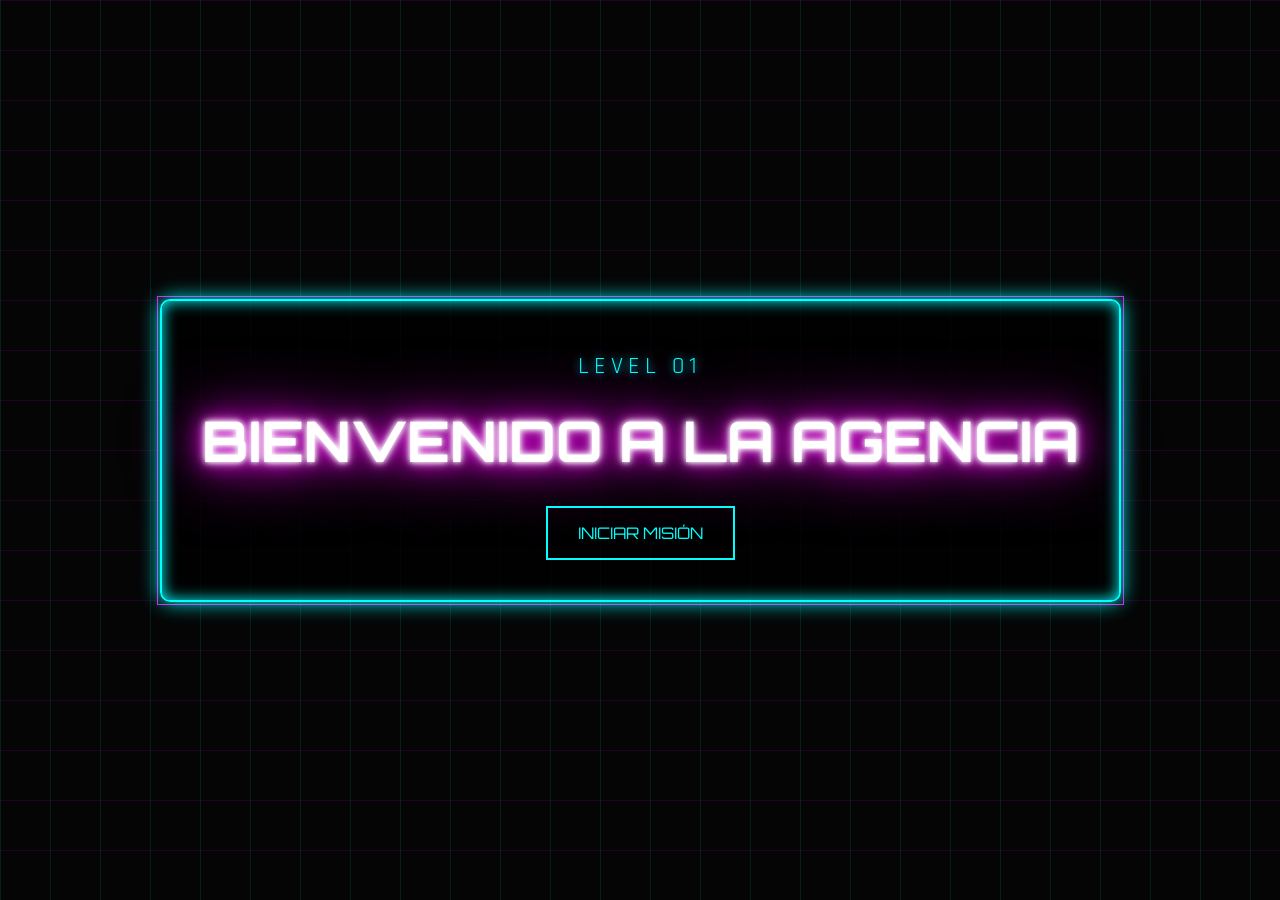
==== index.html @ 51b6a449 "Add files via upload" ====
<!DOCTYPE html>
<html lang="es">
<head>
    <meta charset="UTF-8">
    <meta name="viewport" content="width=device-width, initial-scale=1.0">
    <title>Agencia Gamer | Welcome</title>
    <style>
        @import url('https://fonts.googleapis.com/css2?family=Orbitron:wght@400;700&family=Rajdhani:wght@500&display=swap');

        body {
            margin: 0;
            padding: 0;
            background-color: #050505;
            color: #fff;
            font-family: 'Rajdhani', sans-serif;
            display: flex;
            justify-content: center;
            align-items: center;
            height: 100vh;
            overflow: hidden;
        }

        /* Fondo con efecto de rejilla (Grid) */
        .background-grid {
            position: absolute;
            width: 100%;
            height: 100%;
            background-image: 
                linear-gradient(to right, rgba(0, 255, 255, 0.1) 1px, transparent 1px),
                linear-gradient(to bottom, rgba(255, 0, 255, 0.1) 1px, transparent 1px);
            background-size: 50px 50px;
            z-index: -1;
        }

        .container {
            text-align: center;
            padding: 40px;
            border: 2px solid #0ff;
            box-shadow: 0 0 20px #0ff, inset 0 0 15px #0ff;
            background: rgba(0, 0, 0, 0.8);
            border-radius: 10px;
            position: relative;
        }

        h1 {
            font-family: 'Orbitron', sans-serif;
            font-size: 3.5rem;
            text-transform: uppercase;
            margin: 0;
            color: #fff;
            text-shadow: 
                0 0 5px #fff,
                0 0 10px #fff,
                0 0 20px #f0f,
                0 0 40px #f0f,
                0 0 80px #f0f;
            animation: flicker 2s infinite alternate;
        }

        p {
            font-size: 1.5rem;
            letter-spacing: 5px;
            color: #0ff;
            text-shadow: 0 0 10px #0ff;
            margin-top: 10px;
        }

        .btn {
            margin-top: 30px;
            padding: 15px 30px;
            font-family: 'Orbitron', sans-serif;
            font-size: 1rem;
            background: transparent;
            color: #0ff;
            border: 2px solid #0ff;
            cursor: pointer;
            transition: 0.3s;
            text-transform: uppercase;
            position: relative;
            overflow: hidden;
        }

        .btn:hover {
            background: #0ff;
            color: #000;
            box-shadow: 0 0 30px #0ff;
        }

        /* Animación de parpadeo neón */
        @keyframes flicker {
            0%, 18%, 22%, 25%, 32%, 57%, 100% {
                text-shadow: 
                    0 0 5px #fff,
                    0 0 10px #fff,
                    0 0 20px #f0f,
                    0 0 40px #f0f,
                    0 0 80px #f0f;
            }
            20%, 24%, 55% {       
                text-shadow: none;
            }
        }

        /* Glitch decorativo lateral */
        .container::before {
            content: "";
            position: absolute;
            top: -5px;
            left: -5px;
            right: -5px;
            bottom: -5px;
            border: 1px solid #f0f;
            z-index: -1;
            animation: pulse 1.5s infinite;
        }

        @keyframes pulse {
            0% { transform: scale(1); opacity: 1; }
            100% { transform: scale(1.05); opacity: 0; }
        }
    </style>
</head>
<body>

    <div class="background-grid"></div>

    <div class="container">
        <p>LEVEL 01</p>
        <h1>BIENVENIDO A LA AGENCIA</h1>
        <button class="btn">Iniciar Misión</button>
    </div>

</body>
</html>
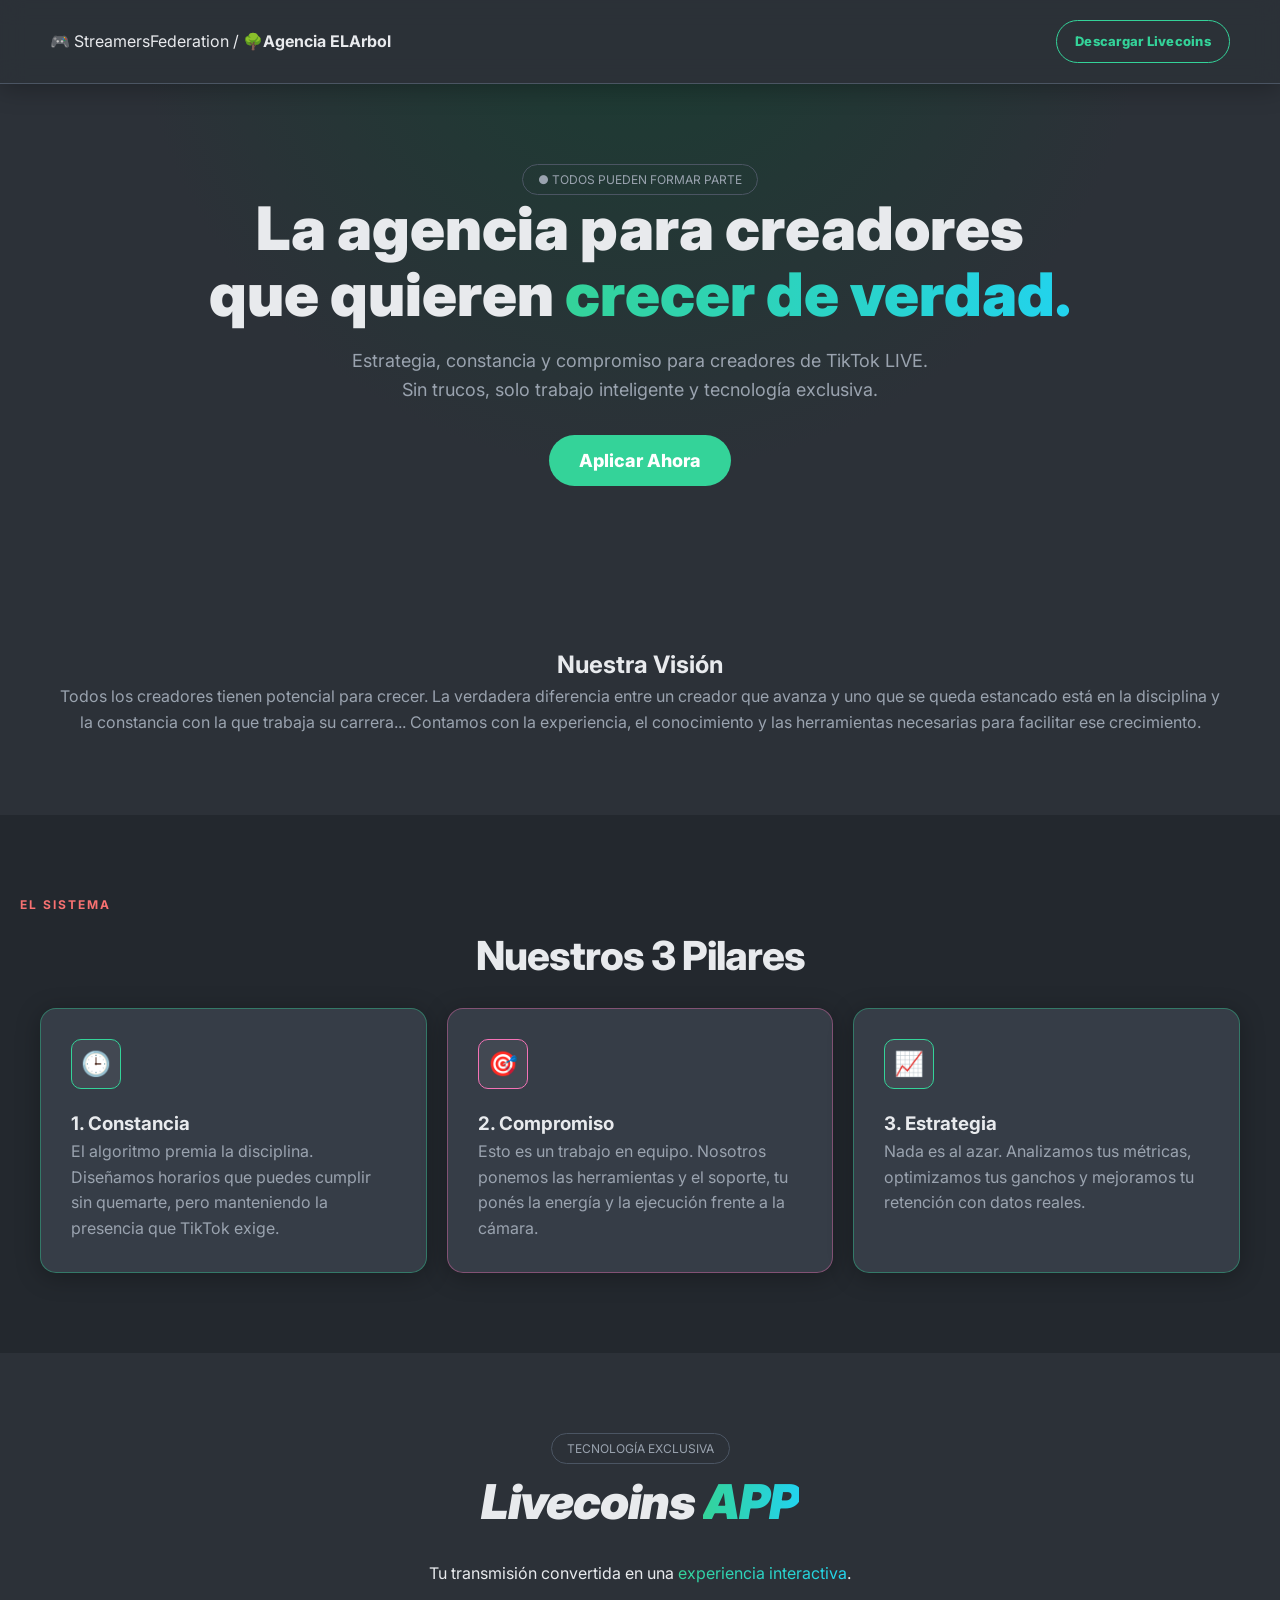
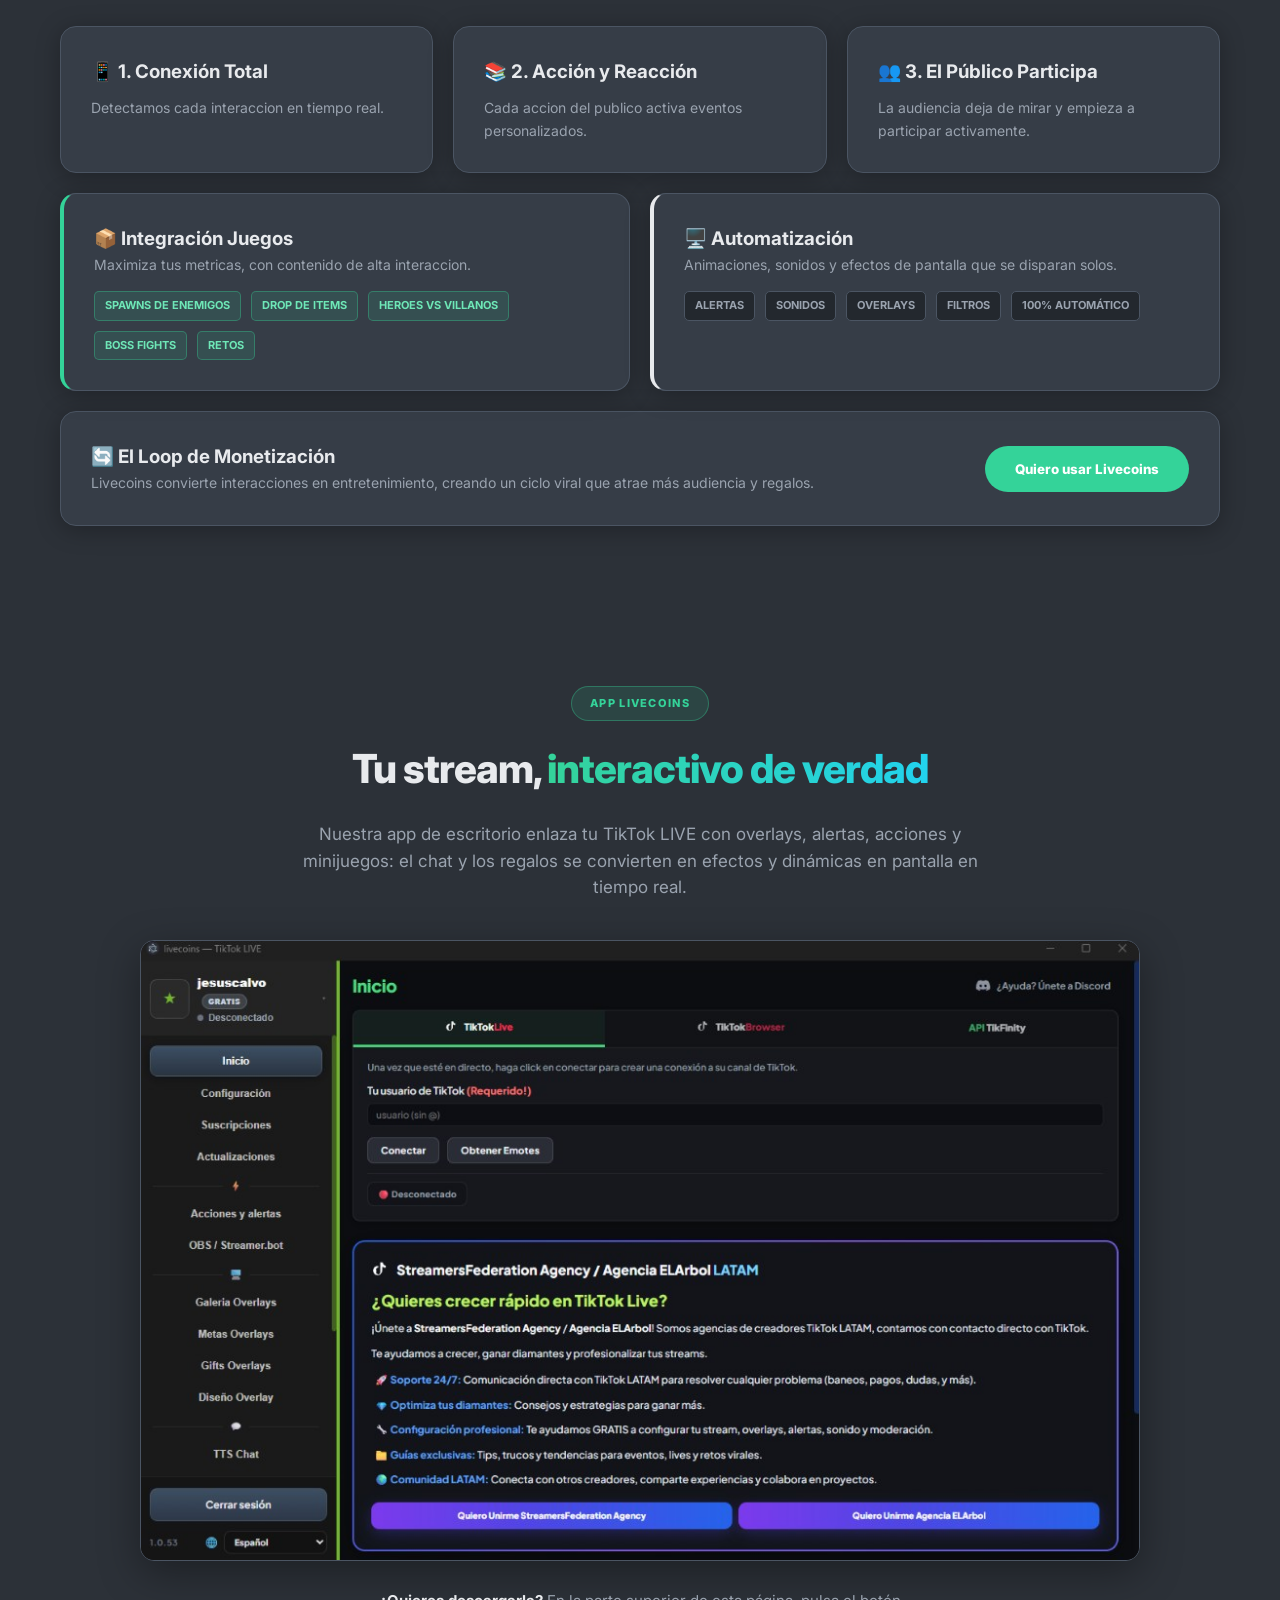
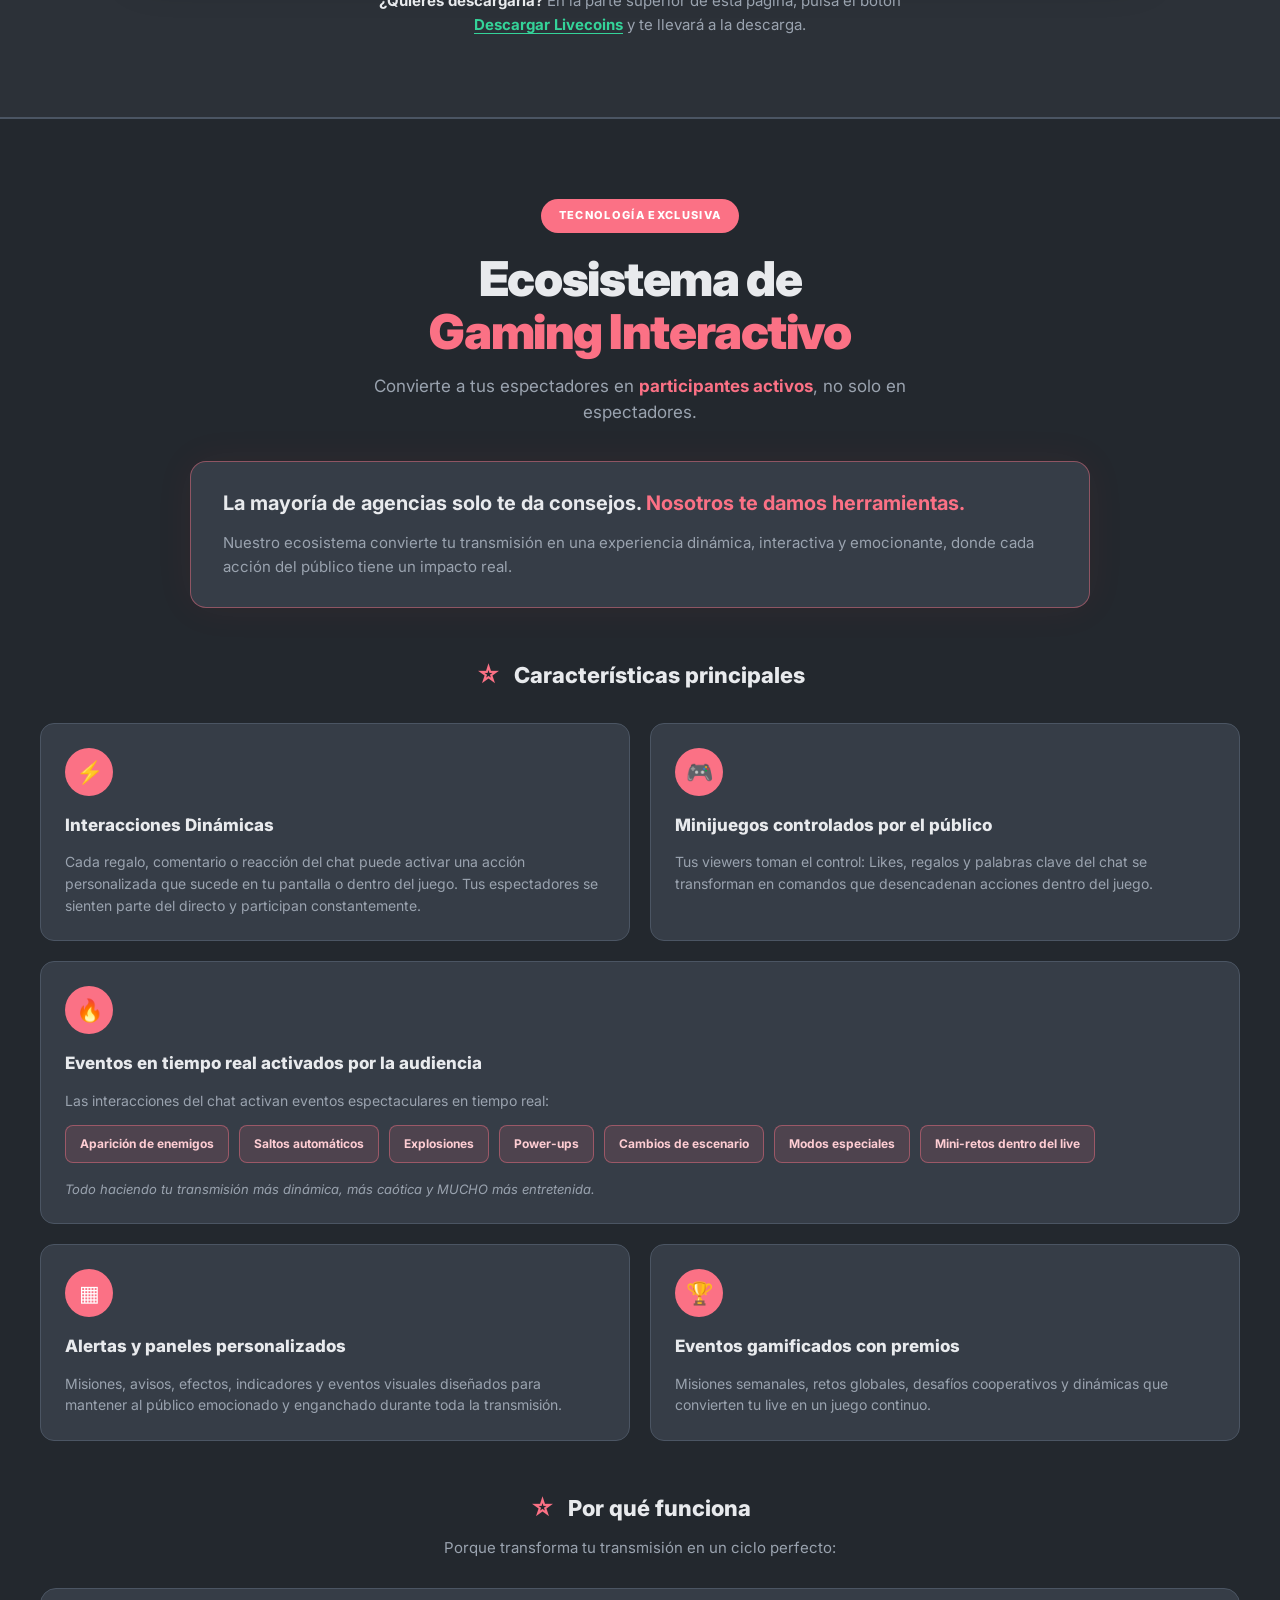
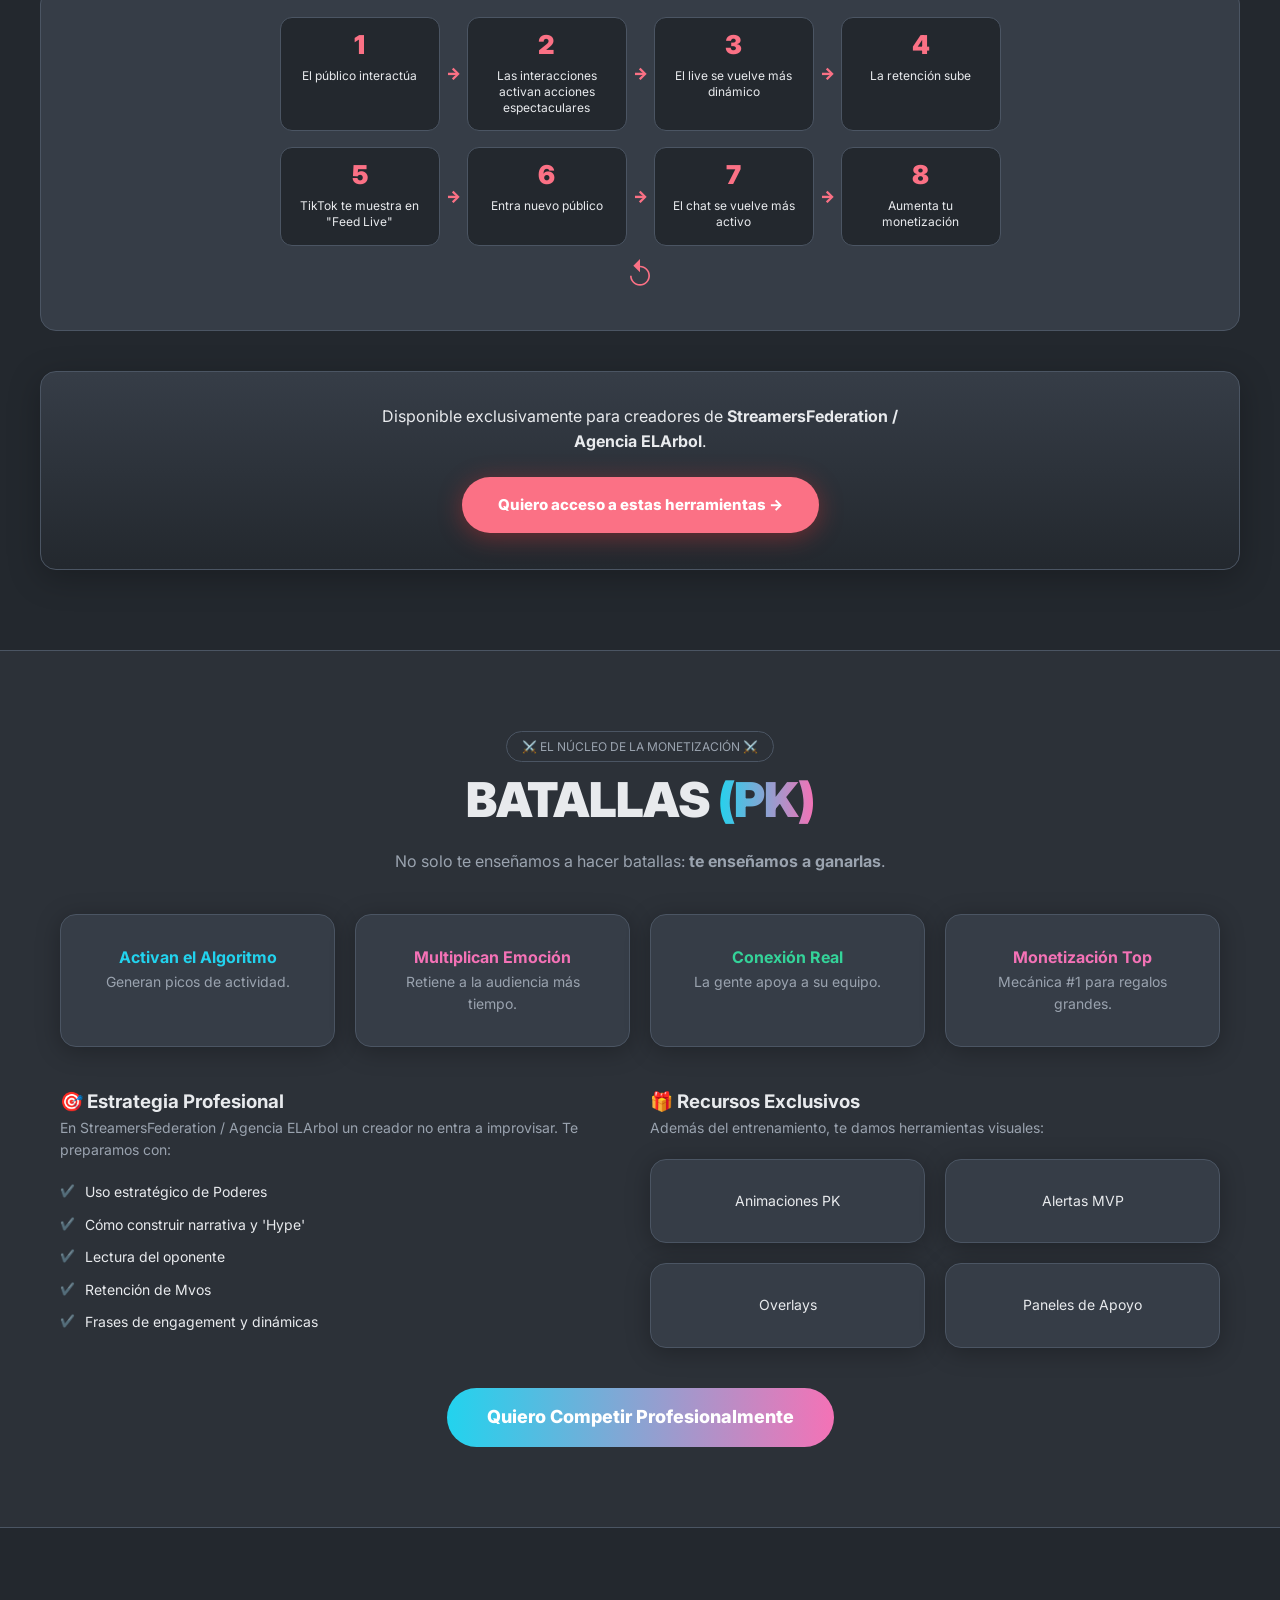
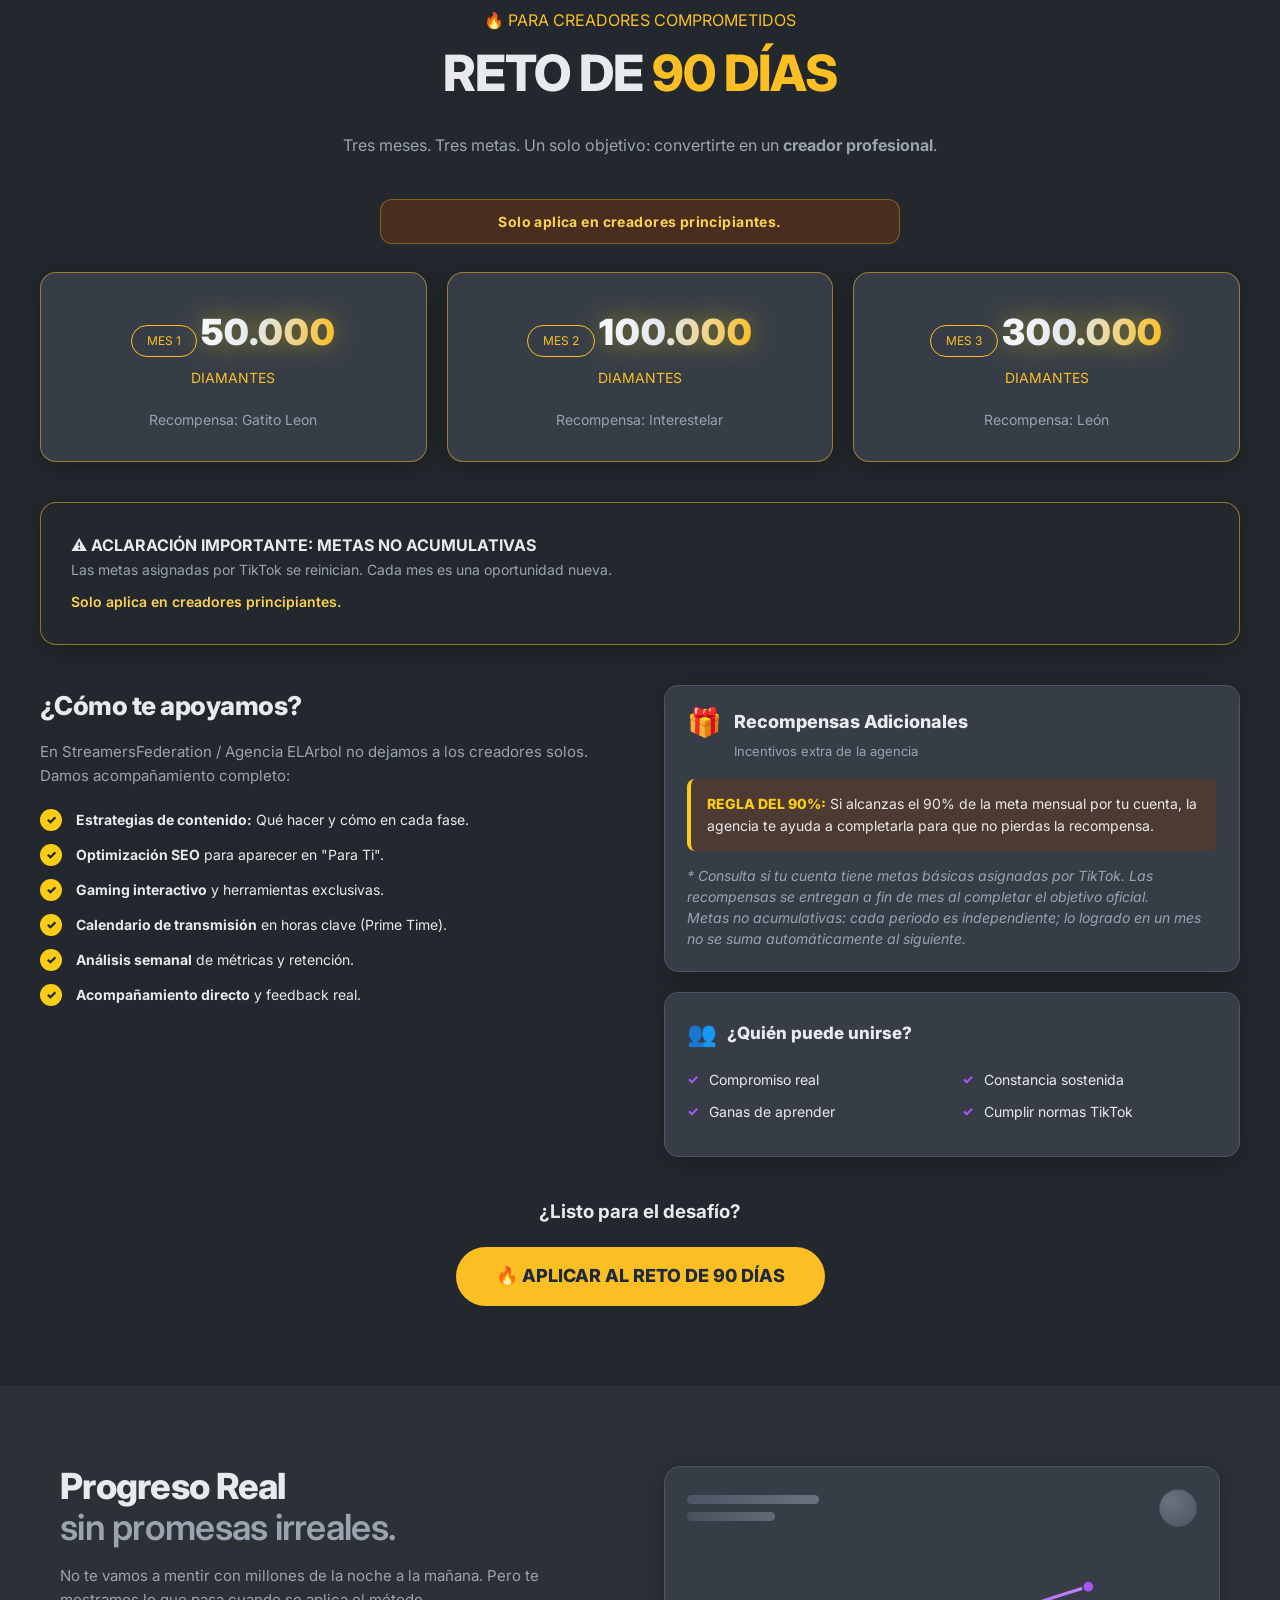
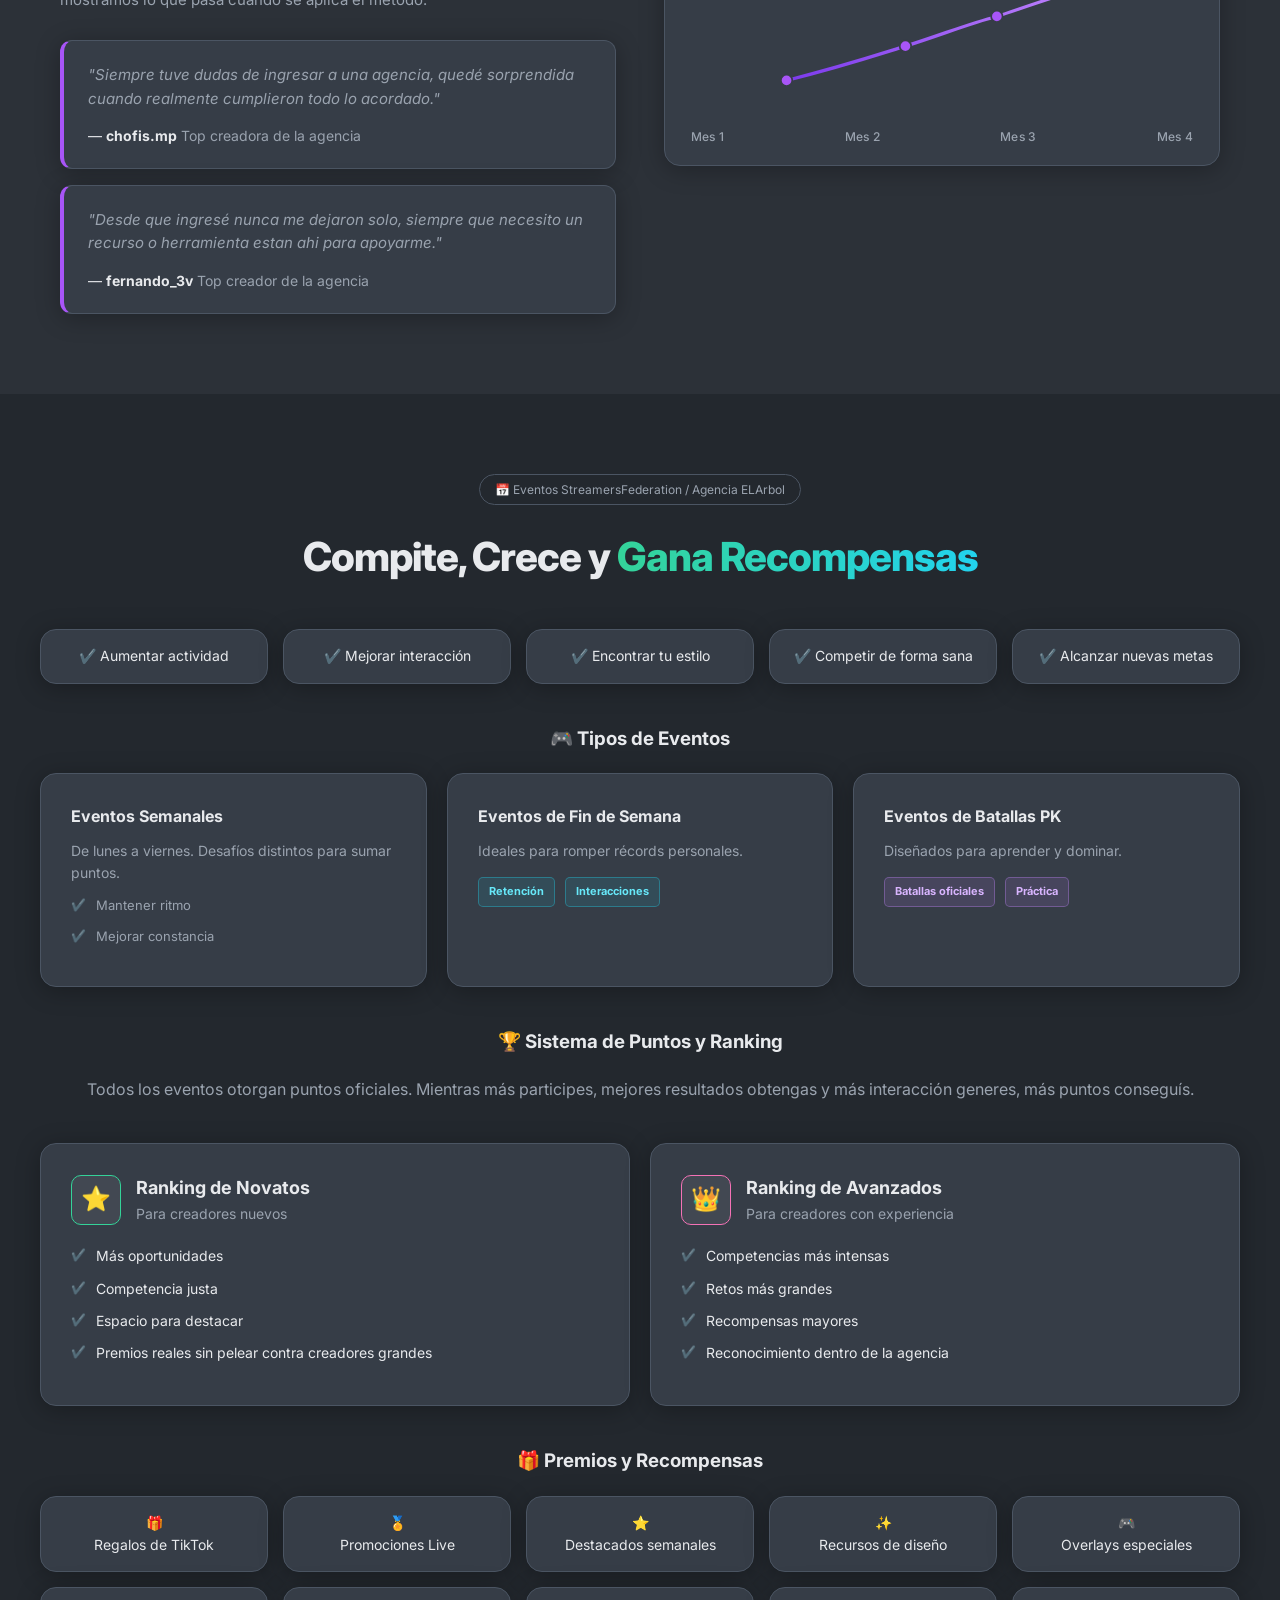
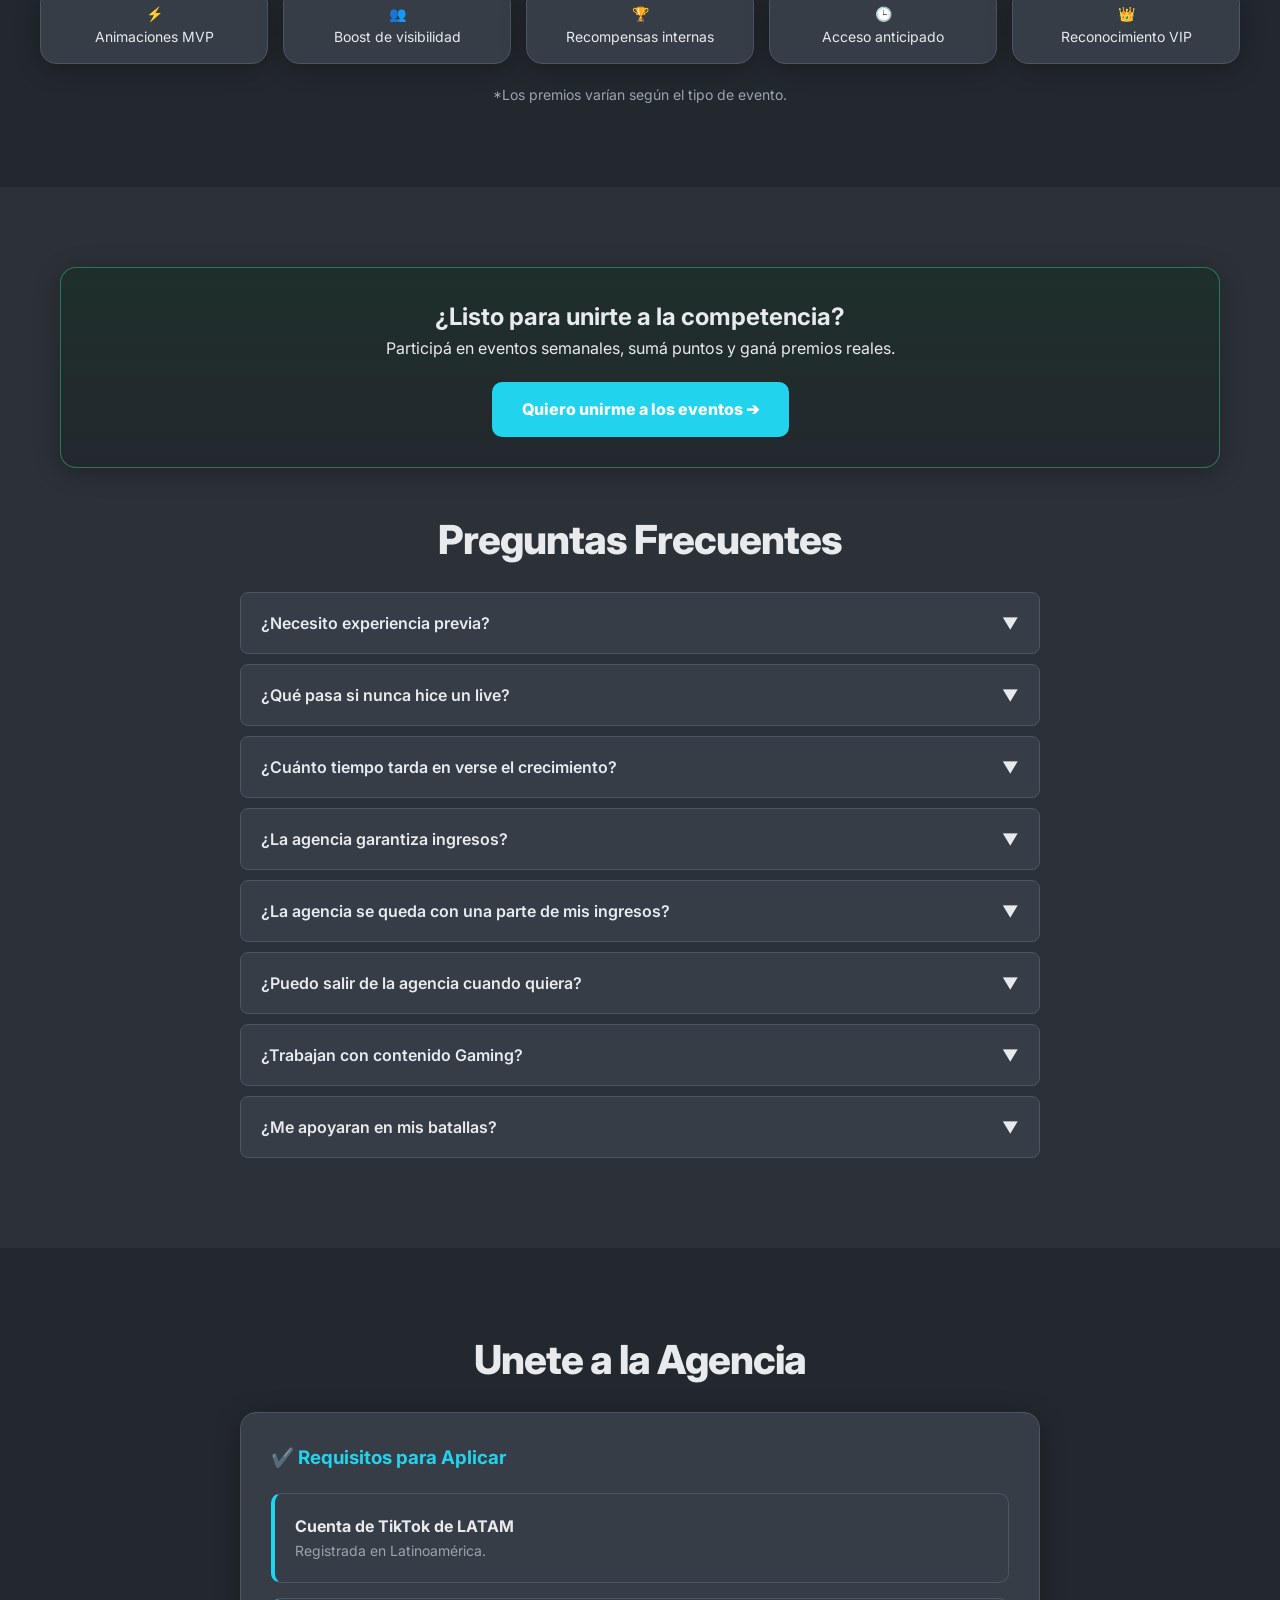
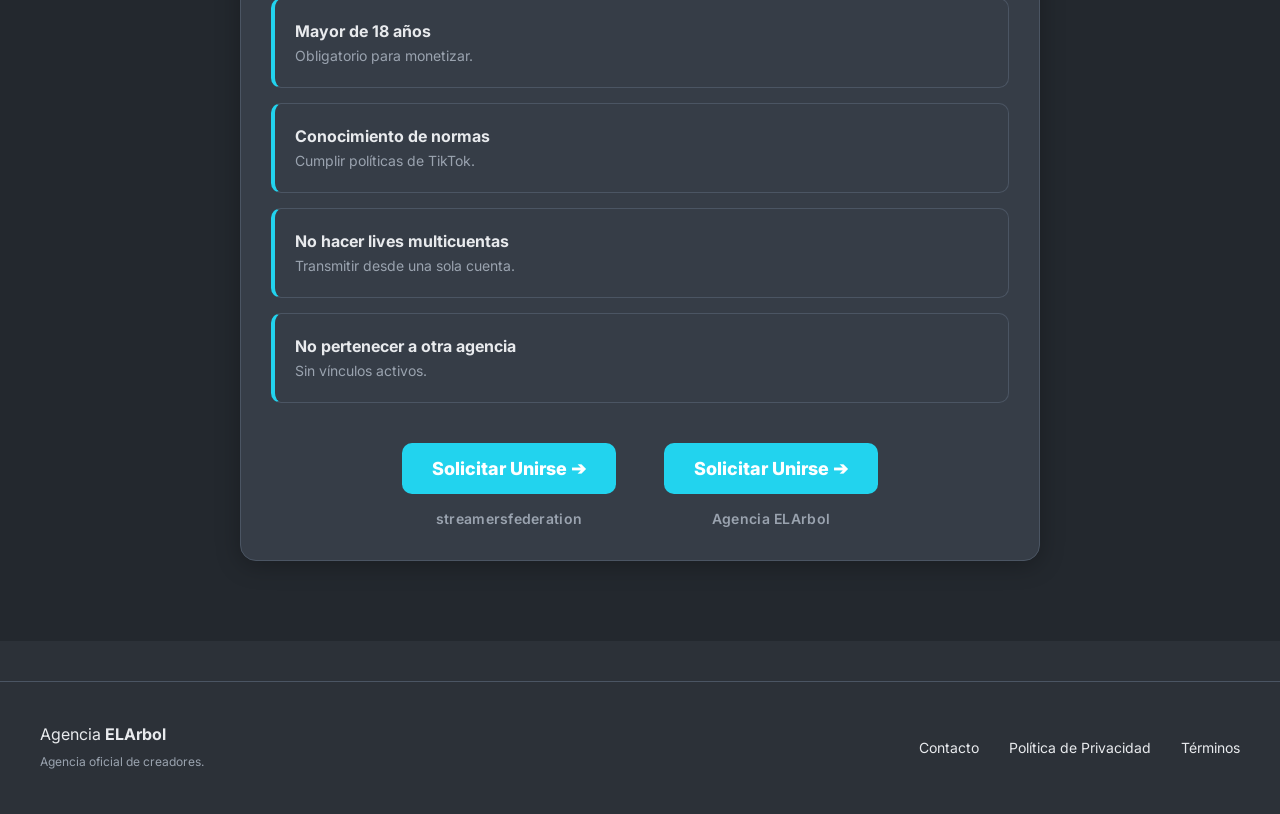
==== commit 097b13f5: "Add files via upload" ====
--- a/index.html
+++ b/index.html
@@ -1,134 +1,536 @@
-<!DOCTYPE html>
-<html lang="es">
-<head>
-    <meta charset="UTF-8">
-    <meta name="viewport" content="width=device-width, initial-scale=1.0">
-    <title>Agencia Gamer | Welcome</title>
-    <style>
-        @import url('https://fonts.googleapis.com/css2?family=Orbitron:wght@400;700&family=Rajdhani:wght@500&display=swap');
-
-        body {
-            margin: 0;
-            padding: 0;
-            background-color: #050505;
-            color: #fff;
-            font-family: 'Rajdhani', sans-serif;
-            display: flex;
-            justify-content: center;
-            align-items: center;
-            height: 100vh;
-            overflow: hidden;
-        }
-
-        /* Fondo con efecto de rejilla (Grid) */
-        .background-grid {
-            position: absolute;
-            width: 100%;
-            height: 100%;
-            background-image: 
-                linear-gradient(to right, rgba(0, 255, 255, 0.1) 1px, transparent 1px),
-                linear-gradient(to bottom, rgba(255, 0, 255, 0.1) 1px, transparent 1px);
-            background-size: 50px 50px;
-            z-index: -1;
-        }
-
-        .container {
-            text-align: center;
-            padding: 40px;
-            border: 2px solid #0ff;
-            box-shadow: 0 0 20px #0ff, inset 0 0 15px #0ff;
-            background: rgba(0, 0, 0, 0.8);
-            border-radius: 10px;
-            position: relative;
-        }
-
-        h1 {
-            font-family: 'Orbitron', sans-serif;
-            font-size: 3.5rem;
-            text-transform: uppercase;
-            margin: 0;
-            color: #fff;
-            text-shadow: 
-                0 0 5px #fff,
-                0 0 10px #fff,
-                0 0 20px #f0f,
-                0 0 40px #f0f,
-                0 0 80px #f0f;
-            animation: flicker 2s infinite alternate;
-        }
-
-        p {
-            font-size: 1.5rem;
-            letter-spacing: 5px;
-            color: #0ff;
-            text-shadow: 0 0 10px #0ff;
-            margin-top: 10px;
-        }
-
-        .btn {
-            margin-top: 30px;
-            padding: 15px 30px;
-            font-family: 'Orbitron', sans-serif;
-            font-size: 1rem;
-            background: transparent;
-            color: #0ff;
-            border: 2px solid #0ff;
-            cursor: pointer;
-            transition: 0.3s;
-            text-transform: uppercase;
-            position: relative;
-            overflow: hidden;
-        }
-
-        .btn:hover {
-            background: #0ff;
-            color: #000;
-            box-shadow: 0 0 30px #0ff;
-        }
-
-        /* Animación de parpadeo neón */
-        @keyframes flicker {
-            0%, 18%, 22%, 25%, 32%, 57%, 100% {
-                text-shadow: 
-                    0 0 5px #fff,
-                    0 0 10px #fff,
-                    0 0 20px #f0f,
-                    0 0 40px #f0f,
-                    0 0 80px #f0f;
-            }
-            20%, 24%, 55% {       
-                text-shadow: none;
-            }
-        }
-
-        /* Glitch decorativo lateral */
-        .container::before {
-            content: "";
-            position: absolute;
-            top: -5px;
-            left: -5px;
-            right: -5px;
-            bottom: -5px;
-            border: 1px solid #f0f;
-            z-index: -1;
-            animation: pulse 1.5s infinite;
-        }
-
-        @keyframes pulse {
-            0% { transform: scale(1); opacity: 1; }
-            100% { transform: scale(1.05); opacity: 0; }
-        }
-    </style>
-</head>
-<body>
-
-    <div class="background-grid"></div>
-
-    <div class="container">
-        <p>LEVEL 01</p>
-        <h1>BIENVENIDO A LA AGENCIA</h1>
-        <button class="btn">Iniciar Misión</button>
-    </div>
-
-</body>
+<!DOCTYPE html>
+<html lang="es">
+<head>
+    <meta charset="UTF-8">
+    <meta name="viewport" content="width=device-width, initial-scale=1.0">
+    <title>StreamersFederation Agency/Agencia ELArbol | Crecimiento Real en TikTok LIVE</title>
+    <link href="https://fonts.googleapis.com/css2?family=Inter:wght@400;600;800&display=swap" rel="stylesheet">
+    <link rel="stylesheet" href="styles.css">
+</head>
+<body>
+
+    <nav class="navbar">
+        <div class="logo">
+            <span class="icon">🎮</span> StreamersFederation /  <strong>🌳Agencia ELArbol</strong>
+        </div>
+        <a href="interactive.html#descarga" class="nav-livecoins" id="descargar-livecoins">Descargar Livecoins</a>
+    </nav>
+
+    <header class="hero section-spacing">
+        <div class="badge">● TODOS PUEDEN FORMAR PARTE</div>
+        <h1>La agencia para creadores<br>que quieren <span class="text-gradient">crecer de verdad.</span></h1>
+        <p>Estrategia, constancia y compromiso para creadores de TikTok LIVE. Sin trucos, solo trabajo inteligente y tecnología exclusiva.</p>
+        <button class="btn-green large">Aplicar Ahora</button>
+    </header>
+
+    <section class="section-spacing text-center max-w">
+        <h2>Nuestra Visión</h2>
+        <p class="text-muted">Todos los creadores tienen potencial para crecer. La verdadera diferencia entre un creador que avanza y uno que se queda estancado está en la disciplina y la constancia con la que trabaja su carrera... Contamos con la experiencia, el conocimiento y las herramientas necesarias para facilitar ese crecimiento.</p>
+    </section>
+
+    <section class="section-spacing background-darker">
+        <h4 class="section-subtitle">EL SISTEMA</h4>
+        <h2 class="section-title text-center">Nuestros 3 Pilares</h2>
+        <div class="grid-3 max-w">
+            <div class="card card-outline-green">
+                <div class="card-icon green">🕒</div>
+                <h3>1. Constancia</h3>
+                <p class="text-muted">El algoritmo premia la disciplina. Diseñamos horarios que puedes cumplir sin quemarte, pero manteniendo la presencia que TikTok exige.</p>
+            </div>
+            <div class="card card-outline-pink">
+                <div class="card-icon pink">🎯</div>
+                <h3>2. Compromiso</h3>
+                <p class="text-muted">Esto es un trabajo en equipo. Nosotros ponemos las herramientas y el soporte, tu ponés la energía y la ejecución frente a la cámara.</p>
+            </div>
+            <div class="card card-outline-green">
+                <div class="card-icon green">📈</div>
+                <h3>3. Estrategia</h3>
+                <p class="text-muted">Nada es al azar. Analizamos tus métricas, optimizamos tus ganchos y mejoramos tu retención con datos reales.</p>
+            </div>
+        </div>
+    </section>
+
+    <section class="section-spacing max-w">
+        <div class="badge text-center" style="display:block; margin: 0 auto; width: max-content;">TECNOLOGÍA EXCLUSIVA</div>
+        <h2 class="section-title text-center italic-title">Livecoins <span class="text-gradient">APP</span></h2>
+        <p class="text-center">Tu transmisión convertida en una <span class="text-gradient">experiencia interactiva</span>.</p>
+
+        <div class="grid-3 mt-40">
+            <div class="card">
+                <h3 class="mb-10">📱 1. Conexión Total</h3>
+                <p class="text-muted small-text">Detectamos cada interaccion en tiempo real.</p>
+            </div>
+            <div class="card">
+                <h3 class="mb-10">📚 2. Acción y Reacción</h3>
+                <p class="text-muted small-text">Cada accion del publico activa eventos personalizados.</p>
+            </div>
+            <div class="card">
+                <h3 class="mb-10">👥 3. El Público Participa</h3>
+                <p class="text-muted small-text">La audiencia deja de mirar y empieza a participar activamente.</p>
+            </div>
+        </div>
+
+        <div class="grid-2 mt-20">
+            <div class="card border-left-green">
+                <h3>📦 Integración Juegos</h3>
+                <p class="text-muted small-text mb-10">Maximiza tus metricas, con contenido de alta interaccion.</p>
+                <div class="tags">
+                    <span>SPAWNS DE ENEMIGOS</span> <span>DROP DE ITEMS</span>
+                    <span>HEROES VS VILLANOS</span> <span>BOSS FIGHTS</span> <span>RETOS</span>
+                </div>
+            </div>
+            <div class="card border-left-white">
+                <h3>🖥️ Automatización</h3>
+                <p class="text-muted small-text mb-10">Animaciones, sonidos y efectos de pantalla que se disparan solos.</p>
+                <div class="tags gray">
+                    <span>ALERTAS</span> <span>SONIDOS</span> <span>OVERLAYS</span> <span>FILTROS</span> <span>100% AUTOMÁTICO</span>
+                </div>
+            </div>
+        </div>
+
+        <div class="card mt-20 flex-between">
+            <div>
+                <h3>🔄 El Loop de Monetización</h3>
+                <p class="text-muted small-text">Livecoins convierte interacciones en entretenimiento, creando un ciclo viral que atrae más audiencia y regalos.</p>
+            </div>
+            <button class="btn-green">Quiero usar Livecoins</button>
+        </div>
+    </section>
+
+    <section class="section-spacing livecoins-app-section section-anchor-target" id="app-livecoins" aria-labelledby="livecoins-app-heading">
+        <div class="max-w">
+            <p class="livecoins-app-badge text-center">APP LIVECOINS</p>
+            <h2 id="livecoins-app-heading" class="section-title text-center">Tu stream, <span class="text-gradient">interactivo de verdad</span></h2>
+            <p class="text-center text-muted mb-40 livecoins-app-lead">Nuestra app de escritorio enlaza tu TikTok LIVE con overlays, alertas, acciones y minijuegos: el chat y los regalos se convierten en efectos y dinámicas en pantalla en tiempo real.</p>
+            <figure class="livecoins-app-figure">
+                <img src="assets/livecoins-app-screenshot.png" alt="Captura de la aplicación Livecoins conectada a TikTok LIVE" width="1280" height="720" loading="lazy" decoding="async" class="livecoins-app-img">
+            </figure>
+            <p class="text-center livecoins-app-download-hint"><strong>¿Quieres descargarla?</strong> En la parte superior de esta página, pulsa el botón <a href="#descargar-livecoins" class="livecoins-app-link">Descargar Livecoins</a> y te llevará a la descarga.</p>
+        </div>
+    </section>
+
+    <section class="section-spacing eco-gaming-section">
+        <div class="max-w">
+            <p class="eco-badge">TECNOLOGÍA EXCLUSIVA</p>
+            <h2 class="eco-main-title text-center">
+                <span class="eco-title-top">Ecosistema de</span><br>
+                <span class="eco-title-accent">Gaming Interactivo</span>
+            </h2>
+            <p class="eco-lead text-center">Convierte a tus espectadores en <strong class="eco-text-red">participantes activos</strong>, no solo en espectadores.</p>
+
+            <div class="eco-hero-box">
+                <p class="eco-hero-line">La mayoría de agencias solo te da consejos. <strong class="eco-text-red">Nosotros te damos herramientas.</strong></p>
+                <p class="eco-hero-sub">Nuestro ecosistema convierte tu transmisión en una experiencia dinámica, interactiva y emocionante, donde cada acción del público tiene un impacto real.</p>
+            </div>
+
+            <h3 class="eco-block-title text-center"><span class="eco-star" aria-hidden="true">☆</span> Características principales</h3>
+
+            <div class="eco-features-grid">
+                <article class="eco-fcard">
+                    <div class="eco-fcard-icon" aria-hidden="true">⚡</div>
+                    <h4 class="eco-fcard-h">Interacciones Dinámicas</h4>
+                    <p class="eco-fcard-p">Cada regalo, comentario o reacción del chat puede activar una acción personalizada que sucede en tu pantalla o dentro del juego. Tus espectadores se sienten parte del directo y participan constantemente.</p>
+                </article>
+                <article class="eco-fcard">
+                    <div class="eco-fcard-icon" aria-hidden="true">🎮</div>
+                    <h4 class="eco-fcard-h">Minijuegos controlados por el público</h4>
+                    <p class="eco-fcard-p">Tus viewers toman el control: Likes, regalos y palabras clave del chat se transforman en comandos que desencadenan acciones dentro del juego.</p>
+                </article>
+                <article class="eco-fcard eco-fcard--wide">
+                    <div class="eco-fcard-icon" aria-hidden="true">🔥</div>
+                    <h4 class="eco-fcard-h">Eventos en tiempo real activados por la audiencia</h4>
+                    <p class="eco-fcard-p eco-fcard-p--mb">Las interacciones del chat activan eventos espectaculares en tiempo real:</p>
+                    <div class="eco-tag-row">
+                        <span>Aparición de enemigos</span>
+                        <span>Saltos automáticos</span>
+                        <span>Explosiones</span>
+                        <span>Power-ups</span>
+                        <span>Cambios de escenario</span>
+                        <span>Modos especiales</span>
+                        <span>Mini-retos dentro del live</span>
+                    </div>
+                    <p class="eco-fcard-note"><em>Todo haciendo tu transmisión más dinámica, más caótica y MUCHO más entretenida.</em></p>
+                </article>
+                <article class="eco-fcard">
+                    <div class="eco-fcard-icon" aria-hidden="true">▦</div>
+                    <h4 class="eco-fcard-h">Alertas y paneles personalizados</h4>
+                    <p class="eco-fcard-p">Misiones, avisos, efectos, indicadores y eventos visuales diseñados para mantener al público emocionado y enganchado durante toda la transmisión.</p>
+                </article>
+                <article class="eco-fcard">
+                    <div class="eco-fcard-icon" aria-hidden="true">🏆</div>
+                    <h4 class="eco-fcard-h">Eventos gamificados con premios</h4>
+                    <p class="eco-fcard-p">Misiones semanales, retos globales, desafíos cooperativos y dinámicas que convierten tu live en un juego continuo.</p>
+                </article>
+            </div>
+
+            <h3 class="eco-block-title text-center eco-block-title--mt"><span class="eco-star" aria-hidden="true">☆</span> Por qué funciona</h3>
+            <p class="eco-why-sub text-center">Porque transforma tu transmisión en un ciclo perfecto:</p>
+
+            <div class="eco-cycle-panel">
+                <div class="eco-cycle-grid">
+                    <div class="eco-step"><span class="eco-step-num">1</span><p>El público interactúa</p></div>
+                    <span class="eco-flow-arrow" aria-hidden="true">→</span>
+                    <div class="eco-step"><span class="eco-step-num">2</span><p>Las interacciones activan acciones espectaculares</p></div>
+                    <span class="eco-flow-arrow" aria-hidden="true">→</span>
+                    <div class="eco-step"><span class="eco-step-num">3</span><p>El live se vuelve más dinámico</p></div>
+                    <span class="eco-flow-arrow" aria-hidden="true">→</span>
+                    <div class="eco-step"><span class="eco-step-num">4</span><p>La retención sube</p></div>
+                </div>
+                <div class="eco-cycle-grid eco-cycle-grid--row2">
+                    <div class="eco-step"><span class="eco-step-num">5</span><p>TikTok te muestra en &quot;Feed Live&quot;</p></div>
+                    <span class="eco-flow-arrow" aria-hidden="true">→</span>
+                    <div class="eco-step"><span class="eco-step-num">6</span><p>Entra nuevo público</p></div>
+                    <span class="eco-flow-arrow" aria-hidden="true">→</span>
+                    <div class="eco-step"><span class="eco-step-num">7</span><p>El chat se vuelve más activo</p></div>
+                    <span class="eco-flow-arrow" aria-hidden="true">→</span>
+                    <div class="eco-step"><span class="eco-step-num">8</span><p>Aumenta tu monetización</p></div>
+                </div>
+                <span class="eco-cycle-icon" aria-hidden="true">
+                    <svg class="eco-cycle-icon-svg" xmlns="http://www.w3.org/2000/svg" viewBox="0 0 24 24" width="40" height="40" fill="currentColor" aria-hidden="true">
+                        <path d="M12 6V3L8 7l4 4V8c2.76 0 5 2.24 5 5s-2.24 5-5 5-5-2.24-5-5H6c0 3.31 2.69 6 6 6s6-2.69 6-6-2.69-6-6-6z"/>
+                    </svg>
+                </span>
+            </div>
+
+            <div class="eco-cta-box">
+                <p class="eco-cta-text">Disponible exclusivamente para creadores de <strong>StreamersFederation / Agencia ELArbol</strong>.</p>
+                <a href="#unite-agencia" class="btn-eco-red btn-anchor">Quiero acceso a estas herramientas →</a>
+            </div>
+        </div>
+    </section>
+
+    <section class="section-spacing max-w">
+        <div class="badge text-center" style="display:block; margin: 0 auto; width: max-content;">⚔️ EL NÚCLEO DE LA MONETIZACIÓN ⚔️</div>
+        <h2 class="section-title text-center" style="font-size: 48px; font-weight: 900; margin-bottom: 10px;">BATALLAS <span class="text-gradient-pk">(PK)</span></h2>
+        <p class="text-center text-muted mb-40">No solo te enseñamos a hacer batallas: <strong>te enseñamos a ganarlas</strong>.</p>
+
+        <div class="grid-4 mb-40 text-center">
+            <div class="card">
+                <h4 style="color:var(--accent-cyan)">Activan el Algoritmo</h4>
+                <p class="small-text text-muted">Generan picos de actividad.</p>
+            </div>
+            <div class="card">
+                <h4 style="color:var(--accent-pink)">Multiplican Emoción</h4>
+                <p class="small-text text-muted">Retiene a la audiencia más tiempo.</p>
+            </div>
+            <div class="card">
+                <h4 style="color:var(--accent-green)">Conexión Real</h4>
+                <p class="small-text text-muted">La gente apoya a su equipo.</p>
+            </div>
+            <div class="card">
+                <h4 style="color:var(--accent-pink)">Monetización Top</h4>
+                <p class="small-text text-muted">Mecánica #1 para regalos grandes.</p>
+            </div>
+        </div>
+
+        <div class="grid-2">
+            <div>
+                <h3>🎯 Estrategia Profesional</h3>
+                <p class="text-muted small-text mb-20">En StreamersFederation / Agencia ELArbol un creador no entra a improvisar. Te preparamos con:</p>
+                <ul class="check-list">
+                    <li>Uso estratégico de Poderes</li>
+                    <li>Cómo construir narrativa y 'Hype'</li>
+                    <li>Lectura del oponente</li>
+                    <li>Retención de Mvos</li>
+                    <li>Frases de engagement y dinámicas</li>
+                </ul>
+            </div>
+            <div>
+                <h3>🎁 Recursos Exclusivos</h3>
+                <p class="text-muted small-text mb-20">Además del entrenamiento, te damos herramientas visuales:</p>
+                <div class="grid-2">
+                    <div class="card text-center"><p class="small-text">Animaciones PK</p></div>
+                    <div class="card text-center"><p class="small-text">Alertas MVP</p></div>
+                    <div class="card text-center"><p class="small-text">Overlays</p></div>
+                    <div class="card text-center"><p class="small-text">Paneles de Apoyo</p></div>
+                </div>
+            </div>
+        </div>
+        <div class="text-center mt-40">
+            <a href="#unite-agencia" class="btn-pk large btn-anchor">Quiero Competir Profesionalmente</a>
+        </div>
+    </section>
+
+    <section class="section-spacing background-darker" style="border-top: 1px solid var(--border-color);">
+        <div class="max-w">
+            <p class="text-center" style="color: var(--accent-gold);">🔥 PARA CREADORES COMPROMETIDOS</p>
+            <h2 class="section-title text-center" style="font-size: 50px;">RETO DE <span style="color: var(--accent-gold);">90 DÍAS</span></h2>
+            <p class="text-center text-muted mb-40">Tres meses. Tres metas. Un solo objetivo: convertirte en un <strong>creador profesional</strong>.</p>
+
+            <p class="reto-beginner-notice text-center">Solo aplica en creadores principiantes.</p>
+
+            <div class="grid-3 mb-40">
+                <div class="card border-gold text-center">
+                    <div class="badge gold mb-10">MES 1</div>
+                    <div class="reto-diamond-wrap">
+                        <span class="reto-diamond-number">50.000</span>
+                    </div>
+                    <p class="small-text" style="color: var(--accent-gold);">DIAMANTES</p>
+                    <p class="small-text text-muted mt-20">Recompensa: Gatito Leon</p>
+                </div>
+                <div class="card border-gold text-center">
+                    <div class="badge gold mb-10">MES 2</div>
+                    <div class="reto-diamond-wrap reto-diamond-wrap--delay-1">
+                        <span class="reto-diamond-number">100.000</span>
+                    </div>
+                    <p class="small-text" style="color: var(--accent-gold);">DIAMANTES</p>
+                    <p class="small-text text-muted mt-20">Recompensa: Interestelar</p>
+                </div>
+                <div class="card border-gold text-center">
+                    <div class="badge gold mb-10">MES 3</div>
+                    <div class="reto-diamond-wrap reto-diamond-wrap--delay-2">
+                        <span class="reto-diamond-number">300.000</span>
+                    </div>
+                    <p class="small-text" style="color: var(--accent-gold);">DIAMANTES</p>
+                    <p class="small-text text-muted mt-20">Recompensa: León</p>
+                </div>
+            </div>
+
+            <div class="card border-gold bg-dark mb-40">
+                <p>⚠️ <strong>ACLARACIÓN IMPORTANTE: METAS NO ACUMULATIVAS</strong></p>
+                <p class="small-text text-muted">Las metas asignadas por TikTok se reinician. Cada mes es una oportunidad nueva.</p>
+                <p class="small-text reto-beginner-inline mt-10">Solo aplica en creadores principiantes.</p>
+            </div>
+
+            <div class="reto-apoyo-section mb-40">
+                <div class="grid-2 reto-apoyo-grid">
+                    <div class="reto-apoyo-col">
+                        <h3 class="reto-apoyo-title">¿Cómo te apoyamos?</h3>
+                        <p class="reto-apoyo-intro">En StreamersFederation / Agencia ELArbol no dejamos a los creadores solos. Damos acompañamiento completo:</p>
+                        <ul class="reto-apoyo-checklist">
+                            <li><strong>Estrategias de contenido:</strong> Qué hacer y cómo en cada fase.</li>
+                            <li><strong>Optimización SEO</strong> para aparecer en &quot;Para Ti&quot;.</li>
+                            <li><strong>Gaming interactivo</strong> y herramientas exclusivas.</li>
+                            <li><strong>Calendario de transmisión</strong> en horas clave (Prime Time).</li>
+                            <li><strong>Análisis semanal</strong> de métricas y retención.</li>
+                            <li><strong>Acompañamiento directo</strong> y feedback real.</li>
+                        </ul>
+                    </div>
+                    <div class="reto-apoyo-col reto-apoyo-col--aside">
+                        <div class="card reto-recompensa-card">
+                            <div class="reto-recompensa-head">
+                                <span class="reto-recompensa-icon" aria-hidden="true">🎁</span>
+                                <div>
+                                    <h4 class="reto-recompensa-h">Recompensas Adicionales</h4>
+                                    <p class="reto-recompensa-sub">Incentivos extra de la agencia</p>
+                                </div>
+                            </div>
+                            <div class="reto-regla-box">
+                                <p class="reto-regla-text"><strong class="reto-regla-kicker">REGLA DEL 90%:</strong> Si alcanzas el 90% de la meta mensual por tu cuenta, la agencia te ayuda a completarla para que no pierdas la recompensa.</p>
+                            </div>
+                            <p class="reto-recompensa-foot small-text">* Consulta si tu cuenta tiene metas básicas asignadas por TikTok. Las recompensas se entregan a fin de mes al completar el objetivo oficial.</p>
+                            <p class="reto-recompensa-foot small-text mt-10">Metas no acumulativas: cada periodo es independiente; lo logrado en un mes no se suma automáticamente al siguiente.</p>
+                        </div>
+                        <div class="card reto-quien-card">
+                            <div class="reto-quien-head">
+                                <span class="reto-quien-icon" aria-hidden="true">👥</span>
+                                <h4 class="reto-quien-h">¿Quién puede unirse?</h4>
+                            </div>
+                            <div class="reto-quien-grid">
+                                <ul class="reto-quien-list">
+                                    <li>Compromiso real</li>
+                                    <li>Ganas de aprender</li>
+                                </ul>
+                                <ul class="reto-quien-list">
+                                    <li>Constancia sostenida</li>
+                                    <li>Cumplir normas TikTok</li>
+                                </ul>
+                            </div>
+                        </div>
+                    </div>
+                </div>
+            </div>
+
+            <div class="text-center mt-40">
+                <h3 class="mb-20">¿Listo para el desafío?</h3>
+                <a href="#unite-agencia" class="btn-gold large btn-anchor">🔥 APLICAR AL RETO DE 90 DÍAS</a>
+            </div>
+        </div>
+    </section>
+
+    <section class="section-spacing max-w section-proof">
+        <div class="grid-2 section-proof__grid">
+            <div class="section-proof__copy">
+                <h2 class="section-proof__title">Progreso Real<br><span class="section-proof__subtitle">sin promesas irreales.</span></h2>
+                <p class="section-proof__lead">No te vamos a mentir con millones de la noche a la mañana. Pero te mostramos lo que pasa cuando se aplica el método.</p>
+
+                <div class="card proof-testimonial border-left-proof">
+                    <p class="proof-testimonial__quote">"Siempre tuve dudas de ingresar a una agencia, quedé sorprendida cuando realmente cumplieron todo lo acordado."</p>
+                    <p class="proof-testimonial__byline">— <strong>chofis.mp</strong> <span>Top creadora de la agencia</span></p>
+                </div>
+                <div class="card proof-testimonial border-left-proof">
+                    <p class="proof-testimonial__quote">"Desde que ingresé nunca me dejaron solo, siempre que necesito un recurso o herramienta estan ahi para apoyarme."</p>
+                    <p class="proof-testimonial__byline">— <strong>fernando_3v</strong> <span>Top creador de la agencia</span></p>
+                </div>
+            </div>
+
+            <div class="progress-chart-card" aria-hidden="true">
+                <div class="progress-chart-card__header">
+                    <div class="progress-chart-card__bars">
+                        <span class="progress-chart-card__bar"></span>
+                        <span class="progress-chart-card__bar progress-chart-card__bar--short"></span>
+                    </div>
+                    <span class="progress-chart-card__avatar"></span>
+                </div>
+                <div class="progress-chart-card__chart">
+                    <svg class="progress-chart-card__svg" viewBox="0 0 320 140" preserveAspectRatio="xMidYMid meet">
+                        <defs>
+                            <linearGradient id="proofLineGrad" x1="0%" y1="0%" x2="100%" y2="0%">
+                                <stop offset="0%" stop-color="#7c3aed"/>
+                                <stop offset="100%" stop-color="#c084fc"/>
+                            </linearGradient>
+                        </defs>
+                        <path class="progress-chart-card__line" d="M 24 108 C 72 96 96 88 128 78 C 160 68 184 58 208 52 C 232 44 260 34 288 26" fill="none" stroke="url(#proofLineGrad)" stroke-width="2.8" stroke-linecap="round" stroke-linejoin="round"/>
+                        <circle cx="24" cy="108" r="5" class="progress-chart-card__dot"/>
+                        <circle cx="128" cy="78" r="5" class="progress-chart-card__dot"/>
+                        <circle cx="208" cy="52" r="5" class="progress-chart-card__dot"/>
+                        <circle cx="288" cy="26" r="5" class="progress-chart-card__dot"/>
+                    </svg>
+                    <div class="progress-chart-card__labels">
+                        <span>Mes 1</span>
+                        <span>Mes 2</span>
+                        <span>Mes 3</span>
+                        <span>Mes 4</span>
+                    </div>
+                </div>
+            </div>
+        </div>
+    </section>
+
+    <section class="section-spacing background-darker">
+        <div class="text-center">
+            <div class="badge mb-20">📅 Eventos StreamersFederation / Agencia ELArbol</div>
+            <h2 class="section-title">Compite, Crece y <span class="text-gradient">Gana Recompensas</span></h2>
+        </div>
+        
+        <div class="grid-5 max-w mt-40 text-center">
+            <div class="card p-10"><p class="small-text">✔️ Aumentar actividad</p></div>
+            <div class="card p-10"><p class="small-text">✔️ Mejorar interacción</p></div>
+            <div class="card p-10"><p class="small-text">✔️ Encontrar tu estilo</p></div>
+            <div class="card p-10"><p class="small-text">✔️ Competir de forma sana</p></div>
+            <div class="card p-10"><p class="small-text">✔️ Alcanzar nuevas metas</p></div>
+        </div>
+
+        <h3 class="mt-40 mb-20 text-center">🎮 Tipos de Eventos</h3>
+        <div class="grid-3 max-w">
+            <div class="card">
+                <h4 class="mb-10">Eventos Semanales</h4>
+                <p class="small-text text-muted mb-10">De lunes a viernes. Desafíos distintos para sumar puntos.</p>
+                <ul class="check-list small"><li>Mantener ritmo</li><li>Mejorar constancia</li></ul>
+            </div>
+            <div class="card">
+                <h4 class="mb-10">Eventos de Fin de Semana</h4>
+                <p class="small-text text-muted mb-10">Ideales para romper récords personales.</p>
+                <div class="tags blue"><span>Retención</span> <span>Interacciones</span></div>
+            </div>
+            <div class="card">
+                <h4 class="mb-10">Eventos de Batallas PK</h4>
+                <p class="small-text text-muted mb-10">Diseñados para aprender y dominar.</p>
+                <div class="tags purple"><span>Batallas oficiales</span> <span>Práctica</span></div>
+            </div>
+        </div>
+
+        <h3 class="mt-40 mb-20 text-center">🏆 Sistema de Puntos y Ranking</h3>
+        <p class="text-center text-muted mb-40 max-w">Todos los eventos otorgan puntos oficiales. Mientras más participes, mejores resultados obtengas y más interacción generes, más puntos conseguís.</p>
+        
+        <div class="grid-2 max-w">
+            <div class="card">
+                <div class="flex-between mb-10" style="justify-content: flex-start; gap: 15px;">
+                    <div class="card-icon green" style="margin: 0;">⭐</div>
+                    <div>
+                        <h4 style="font-size: 18px;">Ranking de Novatos</h4>
+                        <p class="small-text text-muted">Para creadores nuevos</p>
+                    </div>
+                </div>
+                <ul class="check-list mt-20">
+                    <li>Más oportunidades</li>
+                    <li>Competencia justa</li>
+                    <li>Espacio para destacar</li>
+                    <li>Premios reales sin pelear contra creadores grandes</li>
+                </ul>
+            </div>
+            <div class="card">
+                <div class="flex-between mb-10" style="justify-content: flex-start; gap: 15px;">
+                    <div class="card-icon pink" style="margin: 0;">👑</div>
+                    <div>
+                        <h4 style="font-size: 18px;">Ranking de Avanzados</h4>
+                        <p class="small-text text-muted">Para creadores con experiencia</p>
+                    </div>
+                </div>
+                <ul class="check-list mt-20">
+                    <li>Competencias más intensas</li>
+                    <li>Retos más grandes</li>
+                    <li>Recompensas mayores</li>
+                    <li>Reconocimiento dentro de la agencia</li>
+                </ul>
+            </div>
+        </div>
+
+        <h3 class="mt-40 mb-20 text-center">🎁 Premios y Recompensas</h3>
+        <div class="grid-5 max-w">
+            <div class="card p-10 text-center"><p class="small-text">🎁<br>Regalos de TikTok</p></div>
+            <div class="card p-10 text-center"><p class="small-text">🏅<br>Promociones Live</p></div>
+            <div class="card p-10 text-center"><p class="small-text">⭐<br>Destacados semanales</p></div>
+            <div class="card p-10 text-center"><p class="small-text">✨<br>Recursos de diseño</p></div>
+            <div class="card p-10 text-center"><p class="small-text">🎮<br>Overlays especiales</p></div>
+            <div class="card p-10 text-center"><p class="small-text">⚡<br>Animaciones MVP</p></div>
+            <div class="card p-10 text-center"><p class="small-text">👥<br>Boost de visibilidad</p></div>
+            <div class="card p-10 text-center"><p class="small-text">🏆<br>Recompensas internas</p></div>
+            <div class="card p-10 text-center"><p class="small-text">🕒<br>Acceso anticipado</p></div>
+            <div class="card p-10 text-center"><p class="small-text">👑<br>Reconocimiento VIP</p></div>
+        </div>
+        <p class="small-text text-muted text-center mt-20">*Los premios varían según el tipo de evento.</p>
+    </section>
+
+    <section class="section-spacing max-w">
+        <div class="card gradient-green-bg text-center mb-40">
+            <h2>¿Listo para unirte a la competencia?</h2>
+            <p class="mb-20">Participá en eventos semanales, sumá puntos y ganá premios reales.</p>
+            <a href="#unite-agencia" class="btn-cyan btn-anchor">Quiero unirme a los eventos ➔</a>
+        </div>
+
+        <h2 class="section-title text-center">Preguntas Frecuentes</h2>
+        <div class="faq-container">
+            <div class="faq-item"><button class="faq-question">¿Necesito experiencia previa? <span class="arrow">▼</span></button><div class="faq-answer"><p>No, aceptamos creadores desde cero.</p></div></div>
+            <div class="faq-item"><button class="faq-question">¿Qué pasa si nunca hice un live? <span class="arrow">▼</span></button><div class="faq-answer"><p>Te capacitamos paso a paso.</p></div></div>
+            <div class="faq-item"><button class="faq-question">¿Cuánto tiempo tarda en verse el crecimiento? <span class="arrow">▼</span></button><div class="faq-answer"><p>Depende de tu constancia, usualmente 30 días.</p></div></div>
+            <div class="faq-item"><button class="faq-question">¿La agencia garantiza ingresos? <span class="arrow">▼</span></button><div class="faq-answer"><p>Garantizamos herramientas, los ingresos dependen de ti.</p></div></div>
+            <div class="faq-item"><button class="faq-question">¿La agencia se queda con una parte de mis ingresos? <span class="arrow">▼</span></button><div class="faq-answer"><p>No, TikTok nos paga directamente a nosotros como agencia.</p></div></div>
+            <div class="faq-item"><button class="faq-question">¿Puedo salir de la agencia cuando quiera? <span class="arrow">▼</span></button><div class="faq-answer"><p>Sí, no hay contratos forzosos de permanencia.</p></div></div>
+            <div class="faq-item"><button class="faq-question">¿Trabajan con contenido Gaming? <span class="arrow">▼</span></button><div class="faq-answer"><p>Sí, de hecho es una de nuestras mayores especialidades.</p></div></div>
+            <div class="faq-item"><button class="faq-question">¿Me apoyaran en mis batallas? <span class="arrow">▼</span></button><div class="faq-answer"><p>Totalmente, con estrategia y dinámicas.</p></div></div>
+        </div>
+    </section>
+
+    <section id="unite-agencia" class="section-spacing background-darker section-anchor-target">
+        <h2 class="section-title text-center">Unete a la Agencia</h2>
+        <div class="card req-card max-w">
+            <h3 class="mb-20" style="color:var(--accent-cyan)">✔️ Requisitos para Aplicar</h3>
+            <div class="req-item"><div><h4>Cuenta de TikTok de LATAM</h4><p class="small-text text-muted">Registrada en Latinoamérica.</p></div></div>
+            <div class="req-item"><div><h4>Mayor de 18 años</h4><p class="small-text text-muted">Obligatorio para monetizar.</p></div></div>
+            <div class="req-item"><div><h4>Conocimiento de normas</h4><p class="small-text text-muted">Cumplir políticas de TikTok.</p></div></div>
+            <div class="req-item"><div><h4>No hacer lives multicuentas</h4><p class="small-text text-muted">Transmitir desde una sola cuenta.</p></div></div>
+            <div class="req-item"><div><h4>No pertenecer a otra agencia</h4><p class="small-text text-muted">Sin vínculos activos.</p></div></div>
+            <div class="unite-cta-row mt-40">
+                <div class="unite-cta-item">
+                    <button type="button" class="btn-cyan large">Solicitar Unirse ➔</button>
+                    <p class="unite-cta-label">streamersfederation</p>
+                </div>
+                <div class="unite-cta-item">
+                    <button type="button" class="btn-cyan large">Solicitar Unirse ➔</button>
+                    <p class="unite-cta-label">Agencia ELArbol</p>
+                </div>
+            </div>
+        </div>
+    </section>
+
+    <footer>
+        <div class="footer-content max-w">
+            <div class="logo">Agencia <strong>ELArbol</strong><br><span style="font-size: 12px; color: var(--text-muted);">Agencia oficial de creadores.</span></div>
+            <div class="links"><a href="#">Contacto</a><a href="#">Política de Privacidad</a><a href="#">Términos</a></div>
+        </div>
+    </footer>
+
+    <script src="script.js"></script>
+</body>
 </html>
--- a/styles.css
+++ b/styles.css
@@ -0,0 +1,1327 @@
+/* --- VARIABLES BASE (gris oscuro, sin negro puro) --- */
+:root {
+    --bg-main: #2c3138;
+    --bg-card: #363d47;
+    --bg-card-hover: #3f4753;
+    --bg-darker: #23282e;
+
+    --text-main: #e8eaed;
+    --text-muted: #9aa3af;
+
+    --accent-green: #34d399;
+    --accent-cyan: #22d3ee;
+    --accent-pink: #f472b6;
+    --accent-red: #f87171;
+    --accent-gold: #fbbf24;
+    --accent-purple: #c084fc;
+
+    --border-color: #4b5563;
+    --shadow-soft: 0 4px 24px rgba(0, 0, 0, 0.28);
+
+    /* Tarjeta Tech */
+    --bg-tech-card: radial-gradient(circle at 75% 50%, #243548 0%, #2c3138 88%);
+    --accent-green-tech: #34d399;
+    --accent-green-bg: rgba(52, 211, 153, 0.12);
+    --accent-check-bg: rgba(52, 211, 153, 0.28);
+
+    /* Ecosistema Gaming */
+    --eco-red: #fb7185;
+    --eco-red-dim: rgba(251, 113, 133, 0.45);
+    --eco-card: #363d47;
+    --eco-border: #4b5563;
+
+    /* Botón claro sobre UI oscura */
+    --btn-surface: #e2e8f0;
+    --btn-surface-text: #1e293b;
+}
+
+/* --- RESET Y TIPOGRAFÍA --- */
+* { 
+    margin: 0; 
+    padding: 0; 
+    box-sizing: border-box; 
+}
+
+html {
+    scroll-behavior: smooth;
+}
+
+body {
+    font-family: 'Inter', sans-serif;
+    background-color: var(--bg-main);
+    color: var(--text-main);
+    line-height: 1.6;
+}
+
+a { 
+    color: var(--text-main); 
+    text-decoration: none; 
+}
+
+ul { 
+    list-style: none; 
+}
+
+/* --- UTILIDADES --- */
+.max-w { max-width: 1200px; margin: 0 auto; }
+.section-spacing { padding: 80px 20px; }
+.text-center { text-align: center; }
+.text-muted { color: var(--text-muted); }
+.small-text { font-size: 14px; }
+.mb-10 { margin-bottom: 10px; }
+.mb-20 { margin-bottom: 20px; }
+.mb-40 { margin-bottom: 40px; }
+.mt-10 { margin-top: 10px; }
+.mt-20 { margin-top: 20px; }
+.mt-40 { margin-top: 40px; }
+.p-10 { padding: 15px !important; }
+.italic { font-style: italic; }
+.background-darker { background-color: var(--bg-darker); }
+.min-h-300 { min-height: 300px; }
+.flex-center { display: flex; justify-content: center; align-items: center; }
+.flex-between { display: flex; justify-content: space-between; align-items: center; }
+
+/* Gradientes de Texto */
+.text-gradient { background: linear-gradient(90deg, #34d399, #22d3ee); -webkit-background-clip: text; background-clip: text; -webkit-text-fill-color: transparent; }
+.text-gradient-pk { background: linear-gradient(90deg, #22d3ee, #f472b6); -webkit-background-clip: text; background-clip: text; -webkit-text-fill-color: transparent; }
+
+/* Tipografía de Secciones */
+.section-title { font-size: 40px; font-weight: 800; margin-bottom: 20px; letter-spacing: -1px; }
+.section-subtitle { color: var(--accent-red); font-size: 12px; letter-spacing: 2px; margin-bottom: 10px; }
+.italic-title { font-style: italic; font-weight: 900; font-size: 48px; }
+
+/* --- NAVEGACIÓN --- */
+.navbar { display: flex; justify-content: space-between; align-items: center; gap: 16px; padding: 20px 50px; background-color: rgba(44, 49, 56, 0.92); backdrop-filter: blur(12px); -webkit-backdrop-filter: blur(12px); border-bottom: 1px solid var(--border-color); position: sticky; top: 0; z-index: 100; box-shadow: var(--shadow-soft); }
+.nav-livecoins {
+    flex-shrink: 0;
+    font-size: 13px;
+    font-weight: 800;
+    padding: 10px 18px;
+    border-radius: 999px;
+    border: 1px solid var(--accent-green);
+    color: var(--accent-green);
+    text-decoration: none;
+    letter-spacing: 0.02em;
+    transition: background-color 0.2s ease, color 0.2s ease;
+    text-align: center;
+    max-width: 100%;
+}
+.nav-livecoins:hover {
+    background-color: rgba(52, 211, 153, 0.12);
+    color: #6ee7b7;
+}
+
+/* --- BOTONES --- */
+button { font-family: 'Inter', sans-serif; cursor: pointer; border: none; transition: 0.3s transform; }
+button:hover { transform: scale(1.05); }
+.btn-primary { background: var(--btn-surface); color: var(--btn-surface-text); padding: 10px 20px; border-radius: 50px; font-weight: bold; border: 1px solid #94a3b8; }
+.btn-outline { border: 1px solid var(--accent-gold); color: var(--accent-gold); padding: 8px 16px; border-radius: 50px; }
+.btn-green { background: var(--accent-green); color: #fff; padding: 15px 30px; border-radius: 50px; font-weight: 800; }
+.btn-cyan { background: var(--accent-cyan); color: #fff; padding: 15px 30px; border-radius: 10px; font-weight: 800; }
+.btn-red { background: var(--accent-red); color: white; padding: 15px 30px; border-radius: 50px; font-weight: 800; }
+.btn-pk { background: linear-gradient(90deg, #22d3ee, #f472b6); color: white; padding: 15px 40px; border-radius: 50px; font-weight: 800; border: none; }
+.btn-gold { background: var(--accent-gold); color: #1e293b; padding: 15px 40px; border-radius: 50px; font-weight: 800; }
+a.btn-anchor {
+    display: inline-block;
+    text-decoration: none;
+    transition: transform 0.3s;
+}
+a.btn-anchor:hover {
+    transform: scale(1.05);
+}
+.large { font-size: 18px; }
+
+/* --- HERO --- */
+.hero { text-align: center; background: radial-gradient(circle at 50% -25%, #1a3d32 0%, var(--bg-main) 58%); }
+.hero h1 { font-size: 60px; font-weight: 900; line-height: 1.1; margin-bottom: 20px; }
+.hero p { max-width: 600px; margin: 0 auto 30px auto; color: var(--text-muted); font-size: 18px; }
+.badge { display: inline-block; border: 1px solid var(--border-color); padding: 5px 15px; border-radius: 50px; font-size: 12px; color: var(--text-muted); }
+.badge.gold { border-color: var(--accent-gold); color: var(--accent-gold); }
+
+/* --- GRIDS --- */
+.grid-2 { display: grid; grid-template-columns: repeat(2, 1fr); gap: 20px; }
+.grid-3 { display: grid; grid-template-columns: repeat(3, 1fr); gap: 20px; }
+.grid-4 { display: grid; grid-template-columns: repeat(4, 1fr); gap: 20px; }
+.grid-5 { display: grid; grid-template-columns: repeat(5, 1fr); gap: 15px; }
+
+/* --- CARDS GENERALES --- */
+.card { background-color: var(--bg-card); border: 1px solid var(--border-color); border-radius: 16px; padding: 30px; transition: 0.3s; box-shadow: var(--shadow-soft); }
+.card:hover { background-color: var(--bg-card-hover); }
+
+/* Variantes de Bordes */
+.card-outline-green { border: 1px solid rgba(52, 211, 153, 0.4); }
+.card-outline-green:hover { border-color: var(--accent-green); }
+.card-outline-pink { border: 1px solid rgba(244, 114, 182, 0.4); }
+.card-outline-pink:hover { border-color: var(--accent-pink); }
+.border-left-green { border-left: 4px solid var(--accent-green); }
+.border-left-white { border-left: 4px solid var(--text-main); }
+.border-left-purple { border-left: 4px solid var(--accent-purple); }
+.border-red { border: 1px solid rgba(248, 113, 113, 0.45); }
+.border-gold { border: 1px solid rgba(251, 191, 36, 0.5); }
+
+/* Reto 90 días — números con brillo y movimiento */
+.reto-beginner-notice {
+    max-width: 520px;
+    margin: 0 auto 28px;
+    padding: 12px 20px;
+    border-radius: 12px;
+    border: 1px solid rgba(251, 191, 36, 0.35);
+    background: rgba(120, 53, 15, 0.45);
+    color: #fcd34d;
+    font-size: 14px;
+    font-weight: 700;
+    letter-spacing: 0.03em;
+    line-height: 1.4;
+}
+
+.reto-beginner-inline {
+    color: #fcd34d !important;
+    font-weight: 600;
+}
+
+.reto-diamond-wrap {
+    display: inline-block;
+    margin: 10px 0 6px;
+    filter: drop-shadow(0 0 14px rgba(255, 215, 0, 0.45));
+    animation: reto-diamond-bob 2.8s ease-in-out infinite;
+}
+
+.reto-diamond-wrap--delay-1 {
+    animation-delay: 0.35s;
+}
+
+.reto-diamond-wrap--delay-2 {
+    animation-delay: 0.7s;
+}
+
+.reto-diamond-number {
+    display: inline-block;
+    font-size: clamp(28px, 5vw, 36px);
+    font-weight: 900;
+    line-height: 1.1;
+    letter-spacing: 0.02em;
+    background: linear-gradient(
+        105deg,
+        #f8fafc 0%,
+        #e2e8f0 18%,
+        #fbbf24 42%,
+        #fef9c3 52%,
+        #fbbf24 62%,
+        #f1f5f9 100%
+    );
+    background-size: 240% 100%;
+    -webkit-background-clip: text;
+    background-clip: text;
+    -webkit-text-fill-color: transparent;
+    animation: reto-diamond-shimmer 2.8s linear infinite;
+}
+
+.reto-diamond-wrap--delay-1 .reto-diamond-number {
+    animation-delay: 0.35s;
+}
+
+.reto-diamond-wrap--delay-2 .reto-diamond-number {
+    animation-delay: 0.7s;
+}
+
+@keyframes reto-diamond-shimmer {
+    0% {
+        background-position: 120% 50%;
+    }
+    100% {
+        background-position: -120% 50%;
+    }
+}
+
+@keyframes reto-diamond-bob {
+    0%,
+    100% {
+        transform: translateY(0);
+    }
+    50% {
+        transform: translateY(-6px);
+    }
+}
+
+@media (prefers-reduced-motion: reduce) {
+    .reto-diamond-wrap,
+    .reto-diamond-number {
+        animation: none !important;
+    }
+    .reto-diamond-number {
+        -webkit-text-fill-color: #fbbf24;
+        color: #fbbf24;
+        background: none;
+    }
+    html {
+        scroll-behavior: auto;
+    }
+}
+
+/* Ancla: sección visible bajo la barra fija */
+.section-anchor-target {
+    scroll-margin-top: 90px;
+}
+
+/* --- Bloque App Livecoins (encima del ecosistema gaming) --- */
+.livecoins-app-section {
+    background: var(--bg-main);
+    border-bottom: 1px solid var(--border-color);
+}
+
+.livecoins-app-badge {
+    display: block;
+    width: fit-content;
+    margin: 0 auto 16px;
+    padding: 8px 18px;
+    border-radius: 999px;
+    background: rgba(52, 211, 153, 0.12);
+    border: 1px solid rgba(52, 211, 153, 0.35);
+    color: var(--accent-green);
+    font-size: 11px;
+    font-weight: 800;
+    letter-spacing: 0.12em;
+}
+
+.livecoins-app-lead {
+    max-width: 720px;
+    margin-left: auto;
+    margin-right: auto;
+    font-size: 17px;
+    line-height: 1.55;
+}
+
+.livecoins-app-figure {
+    margin: 0 auto 28px;
+    max-width: 1000px;
+    border-radius: 14px;
+    overflow: hidden;
+    border: 1px solid var(--border-color);
+    box-shadow: 0 12px 40px rgba(0, 0, 0, 0.35);
+    background: #1a1d22;
+}
+
+.livecoins-app-img {
+    display: block;
+    width: 100%;
+    height: auto;
+    vertical-align: middle;
+}
+
+.livecoins-app-download-hint {
+    font-size: 15px;
+    color: var(--text-muted);
+    line-height: 1.6;
+    max-width: 560px;
+    margin: 0 auto;
+}
+
+.livecoins-app-download-hint strong {
+    color: var(--text-main);
+}
+
+.livecoins-app-link {
+    color: var(--accent-green);
+    font-weight: 700;
+    text-decoration: underline;
+    text-underline-offset: 3px;
+}
+
+.livecoins-app-link:hover {
+    color: #6ee7b7;
+}
+
+#descargar-livecoins {
+    scroll-margin-top: 12px;
+}
+
+/* --- Ecosistema de Gaming Interactivo --- */
+.eco-gaming-section {
+    background: var(--bg-darker);
+    border-top: 1px solid var(--border-color);
+    border-bottom: 1px solid var(--border-color);
+}
+
+.eco-badge {
+    display: block;
+    width: fit-content;
+    margin: 0 auto 20px;
+    padding: 8px 18px;
+    border-radius: 999px;
+    background: var(--eco-red);
+    color: #fff;
+    font-size: 11px;
+    font-weight: 800;
+    letter-spacing: 0.12em;
+    text-align: center;
+}
+
+.eco-main-title {
+    font-size: clamp(32px, 5vw, 48px);
+    font-weight: 900;
+    line-height: 1.1;
+    margin-bottom: 16px;
+    letter-spacing: -0.03em;
+}
+
+.eco-title-top {
+    color: var(--text-main);
+}
+
+.eco-title-accent {
+    color: var(--eco-red);
+}
+
+.eco-lead {
+    font-size: 17px;
+    color: var(--text-muted);
+    max-width: 640px;
+    margin: 0 auto 36px;
+    line-height: 1.5;
+}
+
+.eco-text-red {
+    color: var(--eco-red);
+    font-weight: 700;
+}
+
+.eco-hero-box {
+    max-width: 900px;
+    margin: 0 auto 48px;
+    padding: 28px 32px;
+    background: var(--eco-card);
+    border: 1px solid var(--eco-red-dim);
+    border-radius: 16px;
+    box-shadow: 0 0 40px rgba(255, 49, 49, 0.06);
+}
+
+.eco-hero-line {
+    margin: 0 0 14px;
+    font-size: 20px;
+    font-weight: 700;
+    color: var(--text-main);
+    line-height: 1.35;
+}
+
+.eco-hero-sub {
+    margin: 0;
+    font-size: 15px;
+    color: var(--text-muted);
+    line-height: 1.6;
+}
+
+.eco-block-title {
+    font-size: 22px;
+    font-weight: 800;
+    color: var(--text-main);
+    margin: 0 0 8px;
+}
+
+.eco-block-title--mt {
+    margin-top: 48px;
+}
+
+.eco-star {
+    color: var(--eco-red);
+    margin-right: 8px;
+    font-size: 1.1em;
+}
+
+.eco-features-grid {
+    display: grid;
+    grid-template-columns: repeat(2, 1fr);
+    gap: 20px;
+    margin-top: 28px;
+}
+
+.eco-fcard {
+    background: var(--eco-card);
+    border: 1px solid var(--eco-border);
+    border-radius: 14px;
+    padding: 24px;
+    transition: transform 0.25s ease, border-color 0.25s ease, box-shadow 0.25s ease;
+}
+
+.eco-fcard:hover {
+    transform: translateY(-3px);
+    border-color: var(--eco-red-dim);
+    box-shadow: 0 12px 36px rgba(0, 0, 0, 0.35), 0 0 24px rgba(251, 113, 133, 0.12);
+}
+
+.eco-fcard--wide {
+    grid-column: 1 / -1;
+}
+
+.eco-fcard-icon {
+    width: 48px;
+    height: 48px;
+    border-radius: 50%;
+    background: var(--eco-red);
+    color: #fff;
+    display: flex;
+    align-items: center;
+    justify-content: center;
+    font-size: 22px;
+    margin-bottom: 16px;
+    line-height: 1;
+}
+
+.eco-fcard-h {
+    margin: 0 0 12px;
+    font-size: 17px;
+    font-weight: 800;
+    color: var(--text-main);
+}
+
+.eco-fcard-p {
+    margin: 0;
+    font-size: 14px;
+    color: var(--text-muted);
+    line-height: 1.55;
+}
+
+.eco-fcard-p--mb {
+    margin-bottom: 14px;
+}
+
+.eco-tag-row {
+    display: flex;
+    flex-wrap: wrap;
+    gap: 10px;
+    margin-bottom: 16px;
+}
+
+.eco-tag-row span {
+    padding: 8px 14px;
+    border-radius: 8px;
+    font-size: 12px;
+    font-weight: 700;
+    color: #fecdd3;
+    background: rgba(251, 113, 133, 0.12);
+    border: 1px solid var(--eco-red-dim);
+}
+
+.eco-fcard-note {
+    margin: 0;
+    font-size: 13px;
+    color: var(--text-muted);
+}
+
+.eco-why-sub {
+    color: var(--text-muted);
+    font-size: 15px;
+    margin-bottom: 28px;
+}
+
+.eco-cycle-panel {
+    background: var(--bg-card);
+    border: 1px solid var(--eco-border);
+    border-radius: 16px;
+    padding: 28px 16px 36px;
+    margin-bottom: 40px;
+}
+
+.eco-cycle-grid {
+    display: flex;
+    flex-wrap: wrap;
+    align-items: stretch;
+    justify-content: center;
+    gap: 6px 4px;
+    margin-bottom: 16px;
+}
+
+.eco-cycle-grid--row2 {
+    margin-bottom: 8px;
+}
+
+.eco-step {
+    flex: 1 1 120px;
+    max-width: 160px;
+    min-width: 100px;
+    background: var(--bg-darker);
+    border: 1px solid var(--border-color);
+    border-radius: 12px;
+    padding: 14px 10px;
+    text-align: center;
+    transition: border-color 0.2s ease, transform 0.2s ease;
+}
+
+.eco-step:hover {
+    border-color: var(--eco-red-dim);
+    transform: scale(1.02);
+}
+
+.eco-step-num {
+    display: block;
+    font-size: 26px;
+    font-weight: 900;
+    color: var(--eco-red);
+    line-height: 1;
+    margin-bottom: 10px;
+}
+
+.eco-step p {
+    margin: 0;
+    font-size: 12px;
+    color: var(--text-main);
+    line-height: 1.35;
+}
+
+.eco-flow-arrow {
+    align-self: center;
+    color: var(--eco-red);
+    font-weight: 900;
+    font-size: 16px;
+    padding: 0 2px;
+    flex: 0 0 auto;
+}
+
+@-webkit-keyframes eco-cycle-spin {
+    from {
+        -webkit-transform: rotate(0deg);
+        transform: rotate(0deg);
+    }
+    to {
+        -webkit-transform: rotate(360deg);
+        transform: rotate(360deg);
+    }
+}
+
+@keyframes eco-cycle-spin {
+    from {
+        transform: rotate(0deg);
+    }
+    to {
+        transform: rotate(360deg);
+    }
+}
+
+.eco-cycle-icon {
+    display: flex;
+    justify-content: center;
+    margin: 8px auto 0;
+    color: var(--eco-red);
+    line-height: 0;
+}
+
+.eco-cycle-icon-svg {
+    display: block;
+    width: 40px;
+    height: 40px;
+    flex-shrink: 0;
+    transform-origin: center center;
+    transform-box: fill-box;
+    -webkit-animation: eco-cycle-spin 2s linear infinite;
+    animation: eco-cycle-spin 2s linear infinite;
+    will-change: transform;
+}
+
+.eco-cta-box {
+    text-align: center;
+    padding: 32px 24px 36px;
+    border-radius: 16px;
+    background: linear-gradient(180deg, var(--bg-card) 0%, var(--bg-darker) 100%);
+    border: 1px solid var(--border-color);
+    box-shadow: 0 8px 32px rgba(0, 0, 0, 0.25);
+}
+
+.eco-cta-text {
+    margin: 0 0 22px;
+    font-size: 16px;
+    color: var(--text-main);
+    max-width: 520px;
+    margin-left: auto;
+    margin-right: auto;
+}
+
+.btn-eco-red {
+    display: inline-block;
+    padding: 16px 36px;
+    border-radius: 999px;
+    background: var(--eco-red);
+    color: #fff !important;
+    font-weight: 800;
+    font-size: 15px;
+    border: none;
+    text-decoration: none;
+    transition: transform 0.2s ease, box-shadow 0.2s ease;
+    box-shadow: 0 4px 24px rgba(255, 49, 49, 0.35);
+}
+
+.btn-eco-red:hover {
+    transform: scale(1.04);
+    box-shadow: 0 6px 32px rgba(255, 49, 49, 0.45);
+    color: #fff !important;
+}
+
+@media (max-width: 900px) {
+    .eco-features-grid {
+        grid-template-columns: 1fr;
+    }
+    .eco-fcard--wide {
+        grid-column: auto;
+    }
+    .eco-flow-arrow {
+        display: none;
+    }
+    .eco-cycle-grid,
+    .eco-cycle-grid--row2 {
+        display: grid;
+        grid-template-columns: repeat(2, 1fr);
+        gap: 12px;
+    }
+    .eco-step {
+        max-width: none;
+    }
+}
+
+@media (prefers-reduced-motion: reduce) {
+    .eco-fcard:hover,
+    .eco-step:hover,
+    .btn-eco-red:hover {
+        transform: none;
+    }
+    /* Icono decorativo: giro más lento si el usuario pide menos movimiento */
+    .eco-cycle-icon-svg {
+        -webkit-animation-duration: 6s;
+        animation-duration: 6s;
+    }
+}
+
+/* Reto 90 — bloque apoyo + recompensas (debajo de aclaración) */
+.reto-apoyo-grid {
+    align-items: start;
+    gap: 36px 48px;
+}
+
+.reto-apoyo-title {
+    font-size: 26px;
+    font-weight: 800;
+    color: var(--text-main);
+    margin-bottom: 14px;
+    letter-spacing: -0.02em;
+}
+
+.reto-apoyo-intro {
+    color: var(--text-muted);
+    font-size: 15px;
+    line-height: 1.55;
+    margin-bottom: 22px;
+}
+
+.reto-apoyo-checklist {
+    list-style: none;
+    padding: 0;
+    margin: 0;
+}
+
+.reto-apoyo-checklist li {
+    position: relative;
+    padding-left: 36px;
+    margin-bottom: 14px;
+    font-size: 14px;
+    line-height: 1.5;
+    color: var(--text-main);
+}
+
+.reto-apoyo-checklist li::before {
+    content: "✓";
+    position: absolute;
+    left: 0;
+    top: 0;
+    width: 22px;
+    height: 22px;
+    border-radius: 50%;
+    background: #facc15;
+    color: #1e293b;
+    font-size: 12px;
+    font-weight: 900;
+    line-height: 22px;
+    text-align: center;
+}
+
+.reto-apoyo-col--aside {
+    display: flex;
+    flex-direction: column;
+    gap: 20px;
+}
+
+.reto-recompensa-card,
+.reto-quien-card {
+    background: var(--bg-card) !important;
+    border: 1px solid var(--border-color);
+    border-radius: 14px;
+    padding: 22px;
+}
+
+.reto-recompensa-head {
+    display: flex;
+    align-items: flex-start;
+    gap: 12px;
+    margin-bottom: 18px;
+}
+
+.reto-recompensa-icon {
+    font-size: 28px;
+    line-height: 1;
+}
+
+.reto-recompensa-h {
+    margin: 0 0 4px;
+    font-size: 18px;
+    font-weight: 800;
+    color: var(--text-main);
+}
+
+.reto-recompensa-sub {
+    margin: 0;
+    font-size: 13px;
+    color: var(--text-muted);
+}
+
+.reto-regla-box {
+    background: rgba(120, 53, 15, 0.35);
+    border-left: 4px solid #facc15;
+    border-radius: 8px;
+    padding: 14px 16px;
+    margin-bottom: 14px;
+}
+
+.reto-regla-text {
+    margin: 0;
+    font-size: 14px;
+    line-height: 1.55;
+    color: var(--text-main);
+}
+
+.reto-regla-kicker {
+    color: #facc15;
+    font-weight: 800;
+}
+
+.reto-recompensa-foot {
+    margin: 0;
+    color: var(--text-muted) !important;
+    font-style: italic;
+    line-height: 1.5;
+}
+
+.reto-quien-head {
+    display: flex;
+    align-items: center;
+    gap: 10px;
+    margin-bottom: 16px;
+}
+
+.reto-quien-icon {
+    font-size: 24px;
+}
+
+.reto-quien-h {
+    margin: 0;
+    font-size: 17px;
+    font-weight: 800;
+    color: var(--text-main);
+}
+
+.reto-quien-grid {
+    display: grid;
+    grid-template-columns: 1fr 1fr;
+    gap: 12px 20px;
+}
+
+.reto-quien-list {
+    list-style: none;
+    padding: 0;
+    margin: 0;
+}
+
+.reto-quien-list li {
+    position: relative;
+    padding-left: 22px;
+    margin-bottom: 10px;
+    font-size: 14px;
+    color: var(--text-main);
+}
+
+.reto-quien-list li::before {
+    content: "✓";
+    position: absolute;
+    left: 0;
+    color: #a855f7;
+    font-weight: 800;
+    font-size: 13px;
+}
+
+@media (max-width: 900px) {
+    .reto-apoyo-grid {
+        grid-template-columns: 1fr;
+    }
+    .reto-quien-grid {
+        grid-template-columns: 1fr;
+    }
+}
+
+/* Iconos */
+.card-icon { width: 50px; height: 50px; border-radius: 10px; display: flex; align-items: center; justify-content: center; font-size: 24px; margin-bottom: 20px; background-color: rgba(255, 255, 255, 0.06); }
+.card-icon.green { color: var(--accent-green); border: 1px solid var(--accent-green); }
+.card-icon.pink { color: var(--accent-pink); border: 1px solid var(--accent-pink); }
+
+/* --- ETIQUETAS (TAGS) --- */
+.tags { display: flex; flex-wrap: wrap; gap: 10px; margin-top: 15px; }
+.tags span { background: rgba(52, 211, 153, 0.12); color: #6ee7b7; padding: 5px 10px; border-radius: 5px; font-size: 11px; font-weight: bold; border: 1px solid rgba(52, 211, 153, 0.35); }
+.tags.gray span { background: var(--bg-darker); color: var(--text-muted); border-color: var(--border-color); }
+.tags.red span { background: rgba(248, 113, 113, 0.12); color: #fca5a5; border-color: rgba(248, 113, 113, 0.35); }
+.tags.blue span { background: rgba(34, 211, 238, 0.1); color: #67e8f9; border-color: rgba(34, 211, 238, 0.35); }
+.tags.purple span { background: rgba(192, 132, 252, 0.12); color: #d8b4fe; border-color: rgba(192, 132, 252, 0.35); }
+
+/* --- NUEVA TARJETA TECNOLÓGICA (Mano Cibernética) --- */
+.grid-2-columns {
+    display: grid;
+    grid-template-columns: 1fr 1fr;
+    gap: 40px;
+    align-items: center;
+}
+
+.tech-feature-card {
+    background: var(--bg-tech-card);
+    border: 1px solid var(--border-color);
+    padding: 50px;
+    overflow: hidden;
+}
+
+.card-content-side {
+    display: flex;
+    flex-direction: column;
+    gap: 30px;
+}
+
+.feature-block h3 {
+    font-size: 20px;
+    font-weight: 700;
+    margin-bottom: 10px;
+    color: var(--text-main);
+}
+
+.feature-block p {
+    margin-bottom: 15px;
+    font-size: 15px;
+    color: var(--text-muted);
+}
+
+.check-item {
+    display: flex;
+    align-items: center;
+    gap: 10px;
+    font-size: 14px;
+    margin-bottom: 8px;
+    color: var(--text-muted);
+}
+
+.check-icon {
+    display: flex;
+    align-items: center;
+    justify-content: center;
+    width: 20px;
+    height: 20px;
+    background-color: var(--accent-check-bg);
+    border-radius: 4px;
+    color: #ecfdf5;
+    font-size: 11px;
+    font-weight: bold;
+}
+
+.tags.green-tags span {
+    background-color: var(--accent-green-bg);
+    color: var(--accent-green-tech);
+    border-color: var(--accent-check-bg);
+}
+
+.card-image-side {
+    display: flex;
+    align-items: center;
+    justify-content: center;
+    position: relative;
+}
+
+.feature-image {
+    width: 100%;
+    max-width: 450px;
+    height: auto;
+    object-fit: contain;
+    /* Un ligero resplandor azul/cian para que combine con la mano de neón */
+    filter: drop-shadow(0 8px 24px rgba(8, 145, 178, 0.18));
+}
+
+/* --- LISTAS --- */
+.check-list li { margin-bottom: 10px; font-size: 14px; position: relative; padding-left: 25px; }
+.check-list li::before { content: '✔️'; position: absolute; left: 0; top: 0; color: var(--accent-cyan); font-size: 12px; }
+.check-list.small li { font-size: 13px; color: var(--text-muted); }
+
+/* --- CONTENEDORES CON FONDO ESPECIAL --- */
+.gradient-red-bg { background: linear-gradient(180deg, #3f2a2c 0%, #2c2628 100%); border-color: rgba(248, 113, 113, 0.4); }
+.gradient-green-bg { background: linear-gradient(180deg, #1e2f2a 0%, #23282e 100%); border-color: rgba(52, 211, 153, 0.45); }
+.bg-dark { background-color: var(--bg-darker); }
+
+/* --- FAQ ACCORDION --- */
+.faq-container { max-width: 800px; margin: 0 auto; }
+.faq-item { background-color: var(--bg-card); border: 1px solid var(--border-color); border-radius: 8px; margin-bottom: 10px; overflow: hidden; }
+.faq-question { width: 100%; background: none; color: var(--text-main); font-size: 16px; font-weight: 600; text-align: left; padding: 20px; display: flex; justify-content: space-between; border-radius: 0; }
+.faq-answer { max-height: 0; overflow: hidden; transition: max-height 0.3s ease; background-color: var(--bg-darker); }
+.faq-answer p { padding: 0 20px 20px 20px; color: var(--text-muted); font-size: 14px; }
+.faq-item.active .faq-answer { max-height: 200px; }
+.faq-item.active .arrow { transform: rotate(180deg); }
+
+/* --- REQUISITOS --- */
+.req-card { max-width: 800px; margin: 0 auto; }
+.req-item {
+    display: flex;
+    align-items: center;
+    background-color: var(--bg-card);
+    padding: 20px;
+    border-radius: 10px;
+    margin-top: 15px;
+    border: 1px solid var(--border-color);
+    border-left: 4px solid var(--accent-cyan);
+    transition: background-color 0.25s ease, border-color 0.25s ease, box-shadow 0.25s ease, transform 0.25s ease, border-left-width 0.25s ease;
+}
+
+.req-item:hover {
+    background-color: rgba(6, 78, 82, 0.35);
+    border-color: rgba(34, 211, 238, 0.35);
+    border-left-width: 5px;
+    border-left-color: var(--accent-cyan);
+    box-shadow: 0 0 0 1px rgba(34, 211, 238, 0.15), 0 8px 24px rgba(0, 0, 0, 0.3), 0 0 28px rgba(34, 211, 238, 0.12);
+    transform: translateX(4px);
+}
+
+@media (prefers-reduced-motion: reduce) {
+    .req-item {
+        transition: none;
+    }
+    .req-item:hover {
+        transform: none;
+    }
+}
+
+.unite-cta-row {
+    display: flex;
+    flex-wrap: wrap;
+    justify-content: center;
+    align-items: flex-start;
+    gap: 28px 48px;
+}
+
+.unite-cta-item {
+    display: flex;
+    flex-direction: column;
+    align-items: center;
+    gap: 14px;
+    text-align: center;
+}
+
+.unite-cta-label {
+    margin: 0;
+    font-size: 14px;
+    font-weight: 600;
+    color: var(--text-muted);
+    letter-spacing: 0.02em;
+}
+
+/* --- Progreso Real + gráfico (testimonios) --- */
+.section-proof__grid {
+    align-items: start;
+    gap: 48px;
+}
+
+.section-proof__title {
+    font-size: clamp(28px, 4vw, 36px);
+    font-weight: 800;
+    line-height: 1.15;
+    color: var(--text-main);
+    margin-bottom: 16px;
+    letter-spacing: -0.02em;
+}
+
+.section-proof__subtitle {
+    color: var(--text-muted);
+    font-weight: 600;
+}
+
+.section-proof__lead {
+    color: var(--text-muted);
+    font-size: 15px;
+    line-height: 1.6;
+    margin-bottom: 28px;
+    max-width: 36em;
+}
+
+.proof-testimonial {
+    margin-bottom: 16px;
+    background-color: var(--bg-card) !important;
+    border: 1px solid var(--border-color);
+    border-radius: 12px;
+    padding: 22px 22px 22px 24px;
+}
+
+.proof-testimonial:last-child {
+    margin-bottom: 0;
+}
+
+.border-left-proof {
+    border-left: 4px solid #a855f7 !important;
+}
+
+.proof-testimonial__quote {
+    margin: 0;
+    font-style: italic;
+    color: var(--text-muted);
+    font-size: 15px;
+    line-height: 1.55;
+}
+
+.proof-testimonial__byline {
+    margin: 16px 0 0;
+    font-size: 14px;
+    color: var(--text-main);
+    line-height: 1.45;
+}
+
+.proof-testimonial__byline strong {
+    font-weight: 700;
+    color: var(--text-main);
+}
+
+.proof-testimonial__byline span {
+    font-weight: 400;
+    color: var(--text-muted);
+}
+
+.progress-chart-card {
+    background-color: var(--bg-card);
+    border: 1px solid var(--border-color);
+    border-radius: 16px;
+    padding: 22px 22px 18px;
+    min-height: 300px;
+    display: flex;
+    flex-direction: column;
+    box-shadow: var(--shadow-soft);
+}
+
+.progress-chart-card__header {
+    display: flex;
+    justify-content: space-between;
+    align-items: center;
+    margin-bottom: 8px;
+}
+
+.progress-chart-card__bars {
+    display: flex;
+    flex-direction: column;
+    gap: 8px;
+}
+
+.progress-chart-card__bar {
+    display: block;
+    height: 9px;
+    border-radius: 5px;
+    background: linear-gradient(90deg, #4b5563, #6b7280);
+    width: 132px;
+}
+
+.progress-chart-card__bar--short {
+    width: 88px;
+    opacity: 0.85;
+}
+
+.progress-chart-card__avatar {
+    display: block;
+    width: 38px;
+    height: 38px;
+    border-radius: 50%;
+    background: radial-gradient(circle at 30% 30%, #6b7280, #4b5563);
+    border: 1px solid var(--border-color);
+    flex-shrink: 0;
+}
+
+.progress-chart-card__chart {
+    flex: 1;
+    display: flex;
+    flex-direction: column;
+    justify-content: flex-end;
+    min-height: 200px;
+}
+
+.progress-chart-card__svg {
+    width: 100%;
+    height: auto;
+    max-height: 160px;
+    overflow: visible;
+}
+
+.progress-chart-card__dot {
+    fill: #a855f7;
+    stroke: var(--bg-card);
+    stroke-width: 1.5;
+}
+
+.progress-chart-card__labels {
+    display: flex;
+    justify-content: space-between;
+    padding: 10px 4px 0;
+    font-size: 12px;
+    font-weight: 500;
+    color: var(--text-muted);
+    letter-spacing: 0.02em;
+}
+
+/* --- FOOTER --- */
+footer { border-top: 1px solid var(--border-color); padding: 40px 20px; margin-top: 40px; }
+.footer-content { display: flex; justify-content: space-between; align-items: center; }
+.footer-content .links { display: flex; gap: 30px; font-size: 14px; color: var(--text-muted); }
+
+/* --- RESPONSIVO (MÓVILES) --- */
+@media (max-width: 900px) {
+    .grid-2, .grid-3, .grid-4, .grid-5, .grid-2-columns { grid-template-columns: 1fr; }
+    .section-proof__grid {
+        gap: 36px;
+    }
+    .hero h1 { font-size: 40px; }
+    .flex-between { flex-direction: column; gap: 20px; text-align: center; }
+    
+    /* Ajuste para la navbar en móviles */
+    .navbar { flex-direction: column; padding: 20px; gap: 14px; }
+    .navbar .logo { text-align: center; }
+    .nav-livecoins { align-self: center; width: 100%; max-width: 280px; }
+    
+    /* Ajuste de la tarjeta tech en móviles */
+    .tech-feature-card { padding: 30px 20px; }
+    .feature-image { max-width: 80%; margin: 0 auto; }
+}
+/* ==========================================================================
+   ESTILOS NUEVOS PARA LA PÁGINA "INTERACTIVE" (Pestaña 2)
+   ========================================================================== */
+
+/* Hero App (Distribución de 2 columnas) */
+.hero-app {
+    padding-top: 100px;
+    padding-bottom: 100px;
+}
+
+.hero-app-text h1 {
+    letter-spacing: -2px;
+}
+
+/* Mockup de la Ventana de la App */
+.app-mockup-container {
+    perspective: 1000px;
+    display: flex;
+    justify-content: center;
+}
+
+.app-window {
+    width: 100%;
+    max-width: 550px;
+    height: 400px;
+    background-color: var(--bg-card);
+    border: 1px solid var(--border-color);
+    border-radius: 12px;
+    display: flex;
+    overflow: hidden;
+    box-shadow: 0 20px 50px rgba(0, 0, 0, 0.35), 0 0 0 1px rgba(255, 255, 255, 0.05);
+    /* Rotación ligera en 3D para darle aspecto de software */
+    transform: rotateY(-5deg) rotateX(2deg);
+    transition: transform 0.5s ease;
+}
+
+.app-window:hover {
+    transform: rotateY(0deg) rotateX(0deg);
+}
+
+.app-sidebar {
+    width: 60px;
+    background-color: var(--bg-darker);
+    border-right: 1px solid var(--border-color);
+    padding: 15px 0;
+    display: flex;
+    flex-direction: column;
+    align-items: center;
+}
+
+.app-dot {
+    width: 12px;
+    height: 12px;
+    border-radius: 50%;
+    margin-bottom: 8px;
+}
+.app-dot.red { background-color: #ff5f56; }
+.app-dot.yellow { background-color: #ffbd2e; }
+.app-dot.green { background-color: #27c93f; }
+
+.app-content-area {
+    flex: 1;
+    padding: 20px;
+    background: radial-gradient(circle at top left, var(--bg-card) 0%, var(--bg-darker) 100%);
+}
+
+.app-stat-card {
+    background-color: var(--bg-card);
+    border: 1px solid var(--border-color);
+    border-radius: 8px;
+    padding: 15px;
+}
+
+.app-stat-card h3 {
+    font-size: 24px;
+    margin-top: 5px;
+    color: var(--text-main);
+}
+
+/* Tarjetas de Juegos (Librería) */
+.p-0 {
+    padding: 0 !important;
+    overflow: hidden;
+}
+
+.p-20 {
+    padding: 25px;
+}
+
+.game-card {
+    transition: 0.3s ease;
+}
+
+.game-card:hover {
+    transform: translateY(-8px);
+    border-color: var(--border-color);
+}
+
+.game-image-placeholder {
+    width: 100%;
+    height: 180px;
+    display: flex;
+    align-items: center;
+    justify-content: center;
+    color: var(--text-muted);
+    font-size: 14px;
+    border-bottom: 1px solid var(--border-color);
+}
+
+/* Utilidad para centrar los requisitos */
+.mx-auto {
+    margin-left: auto;
+    margin-right: auto;
+}
+
+/* Responsivo para la nueva página */
+@media (max-width: 900px) {
+    .hero-app .grid-2 {
+        grid-template-columns: 1fr;
+        text-align: center;
+    }
+    
+    .app-window {
+        transform: none;
+        max-width: 100%;
+    }
+}
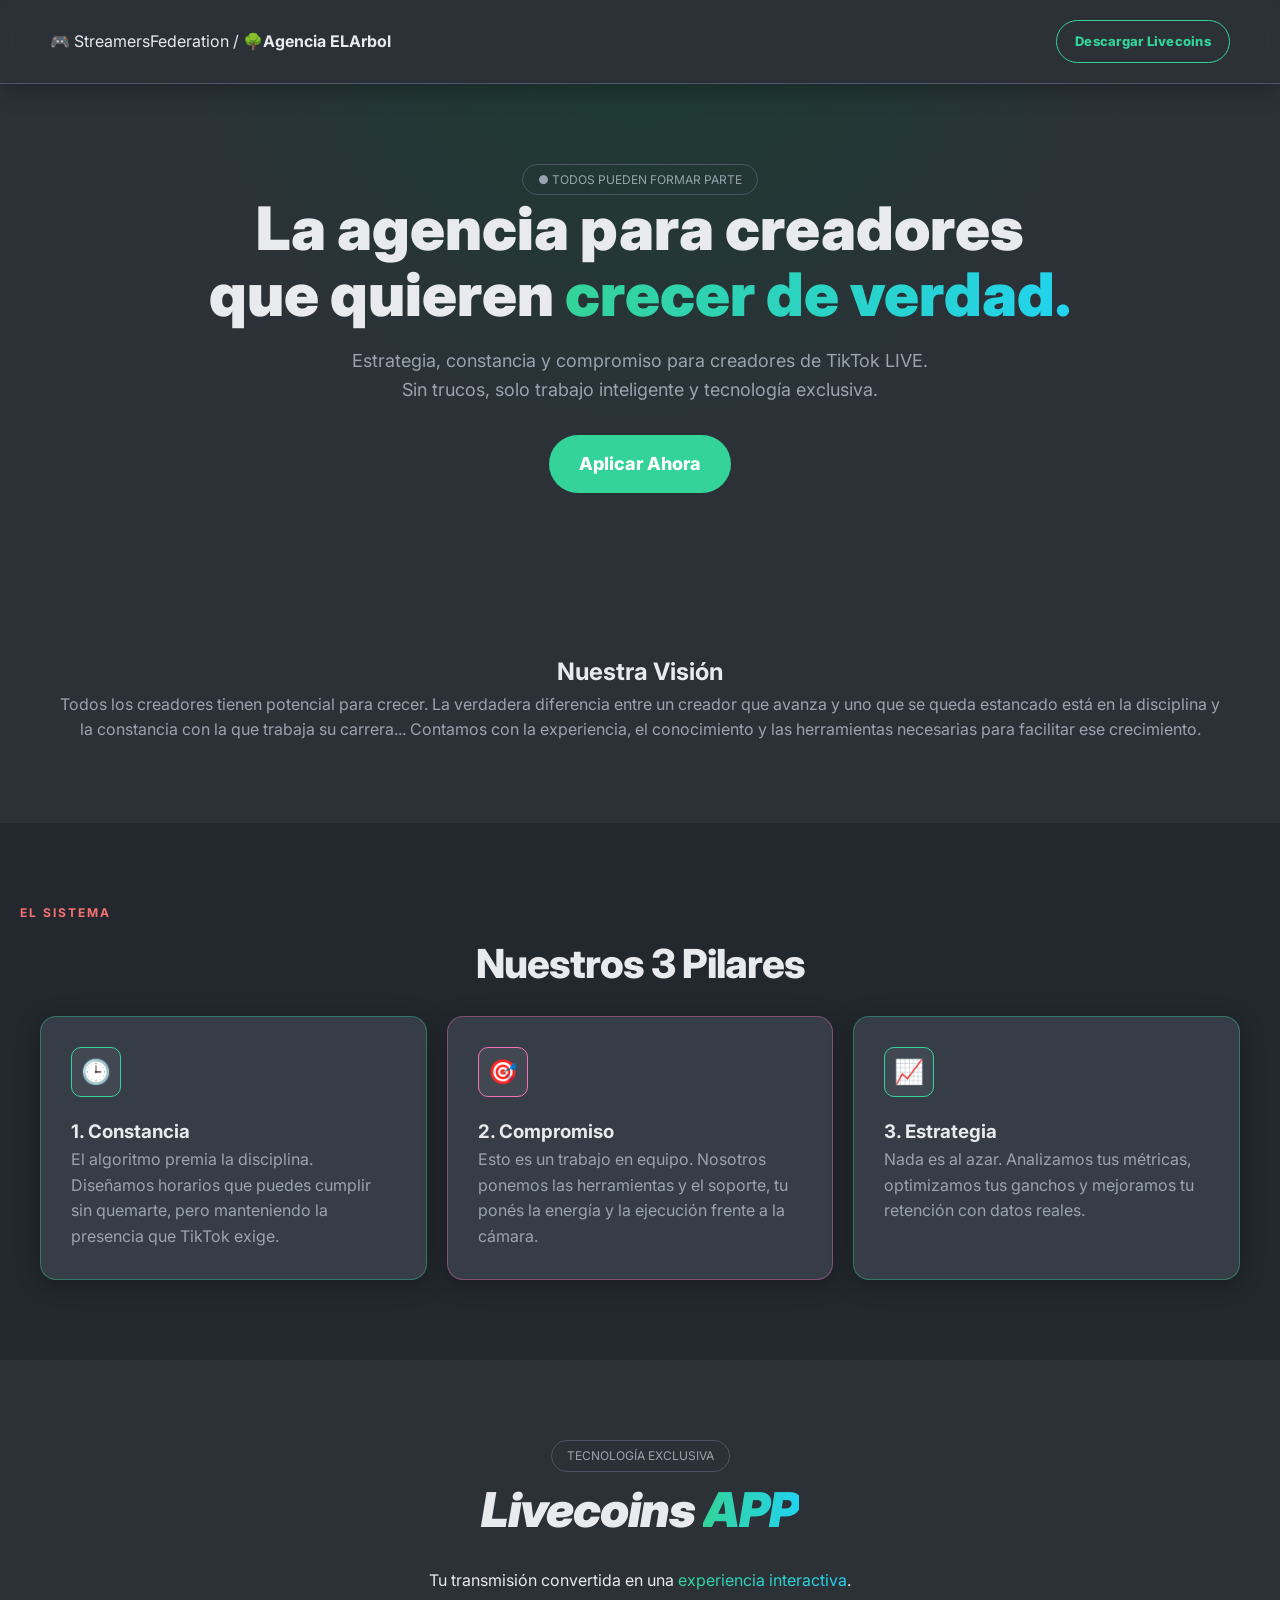
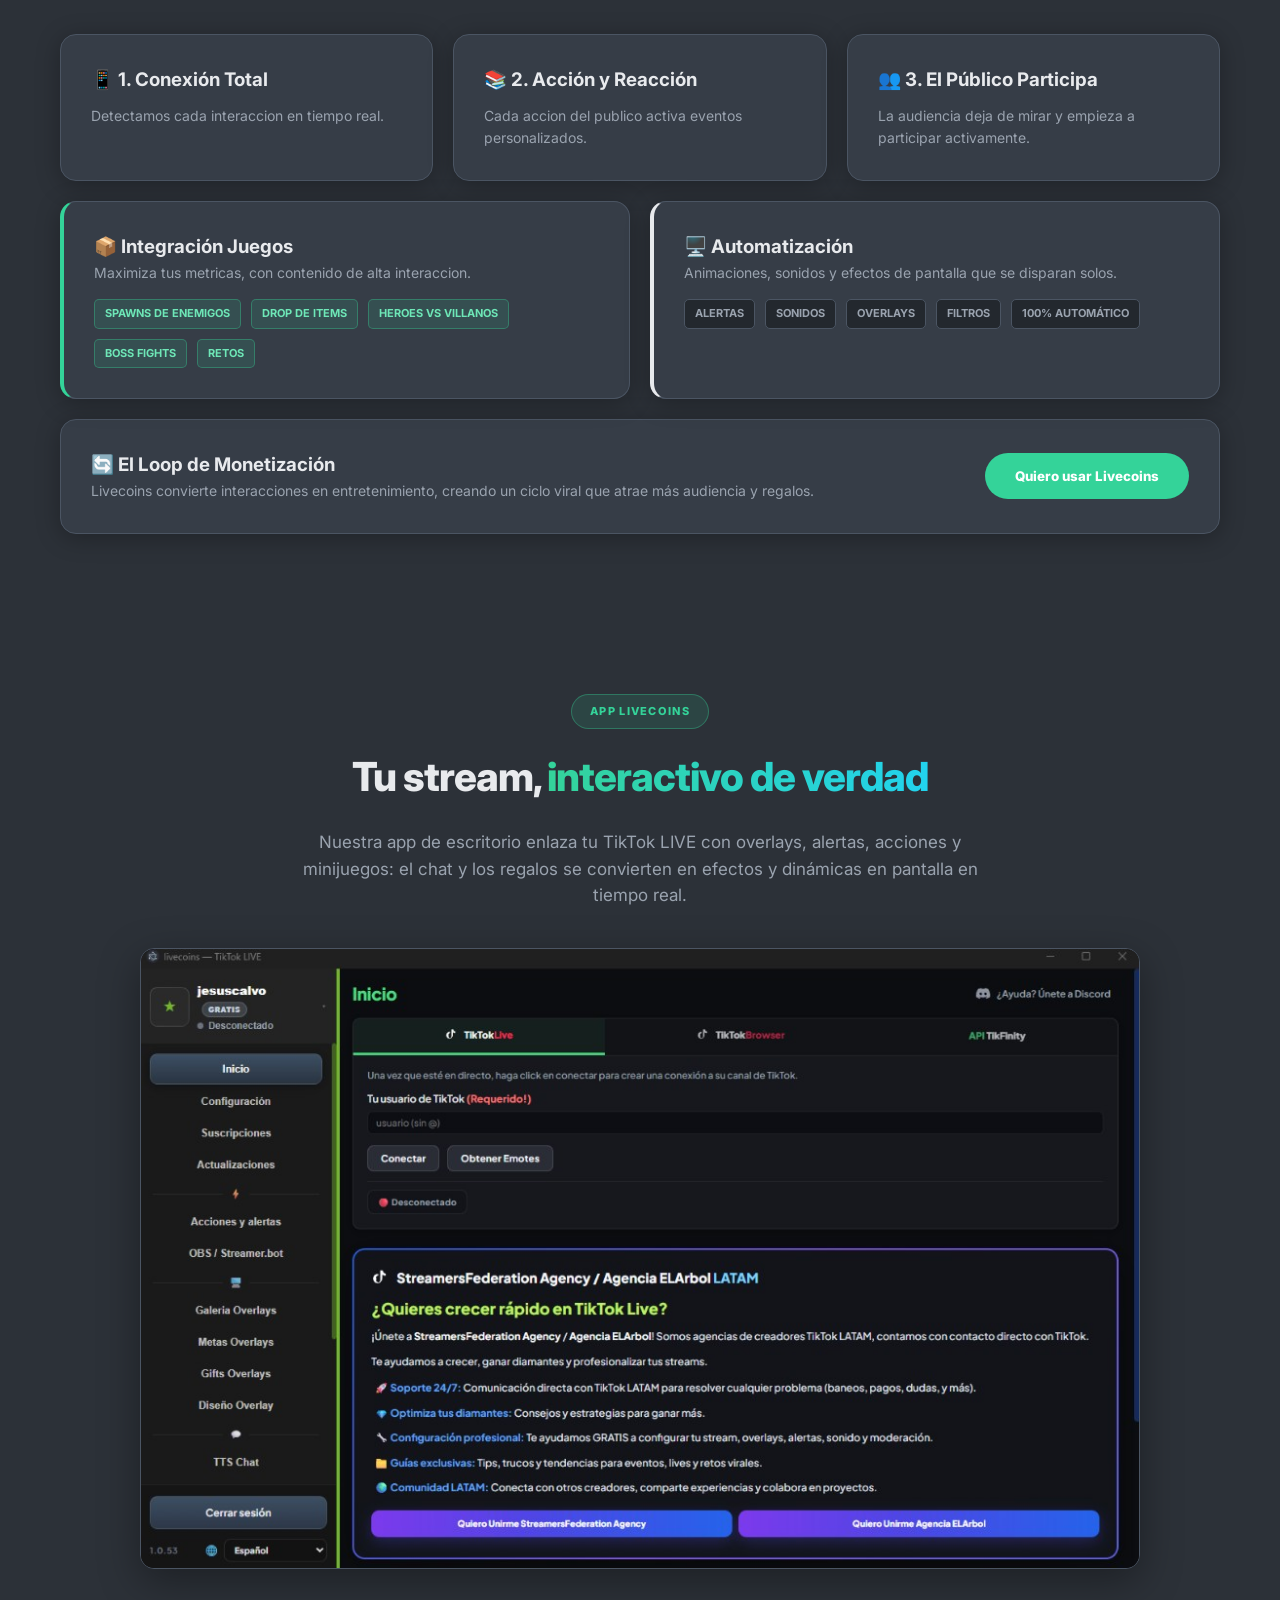
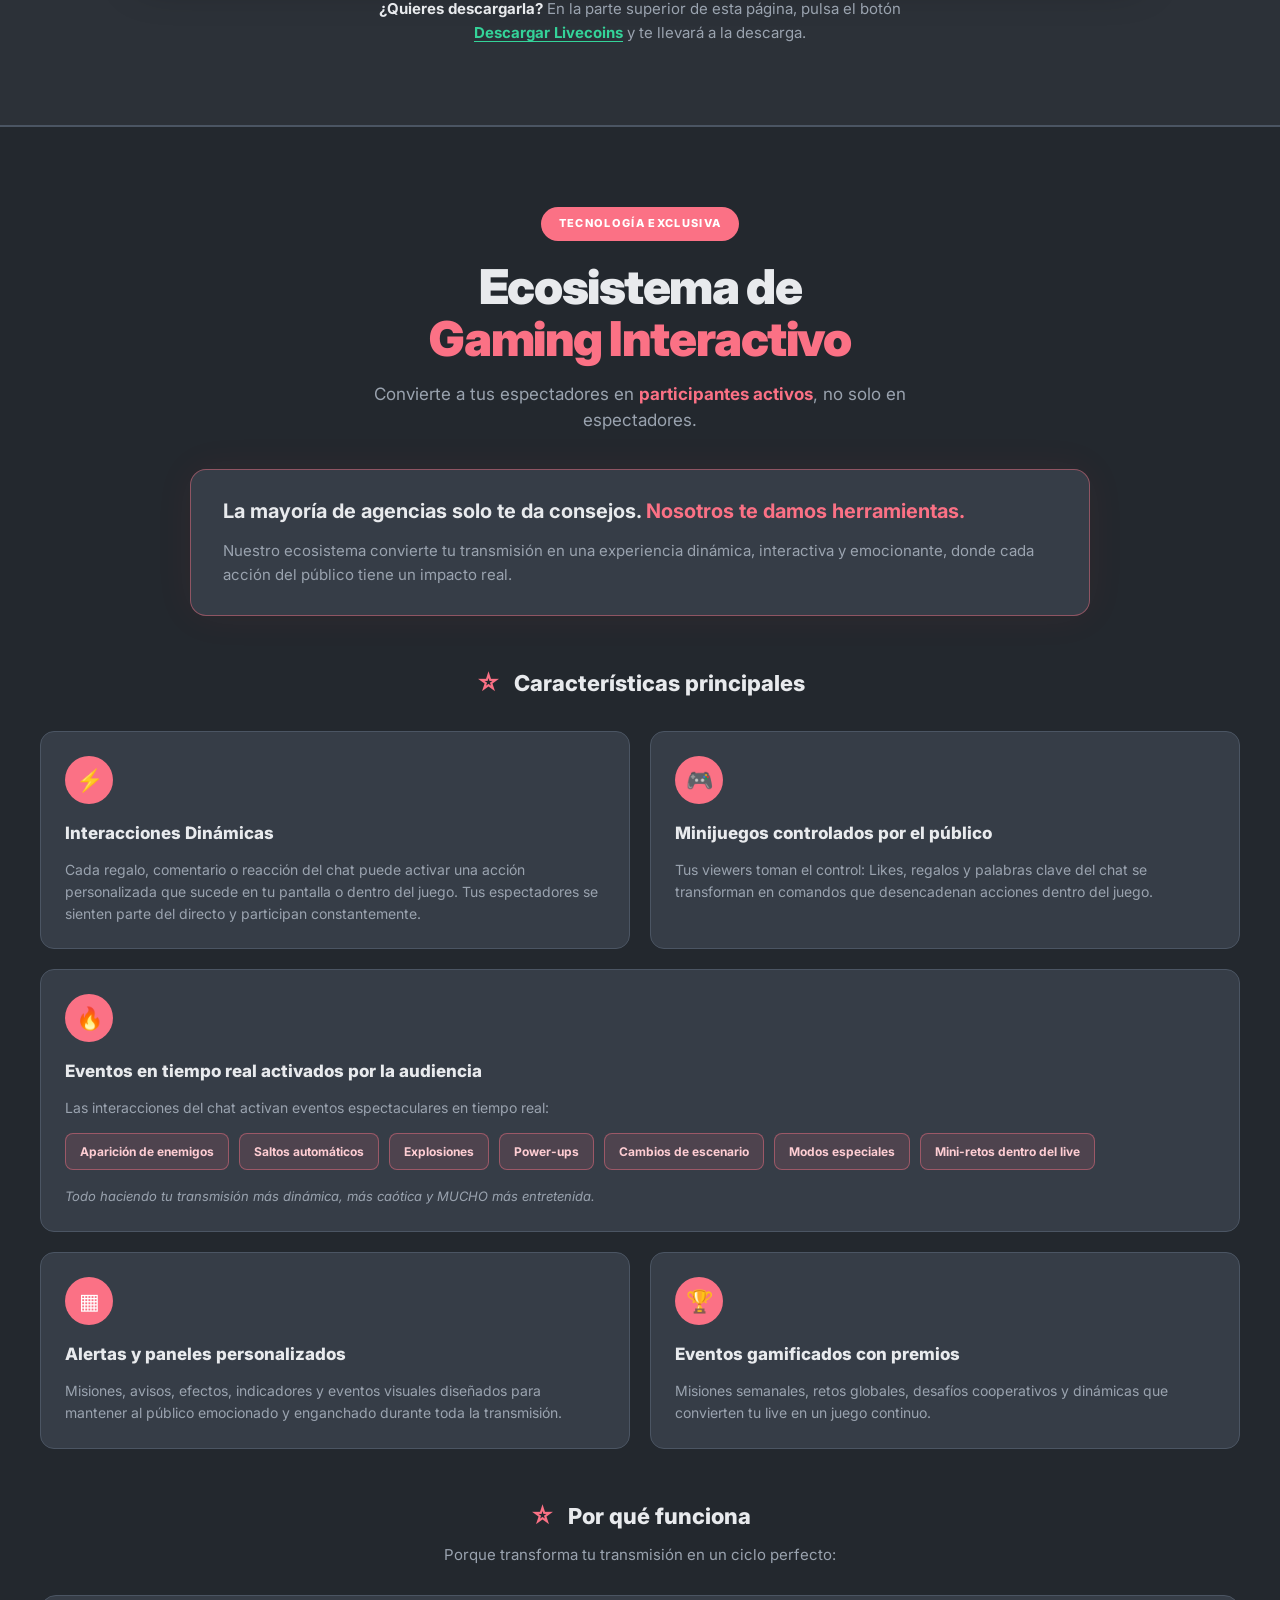
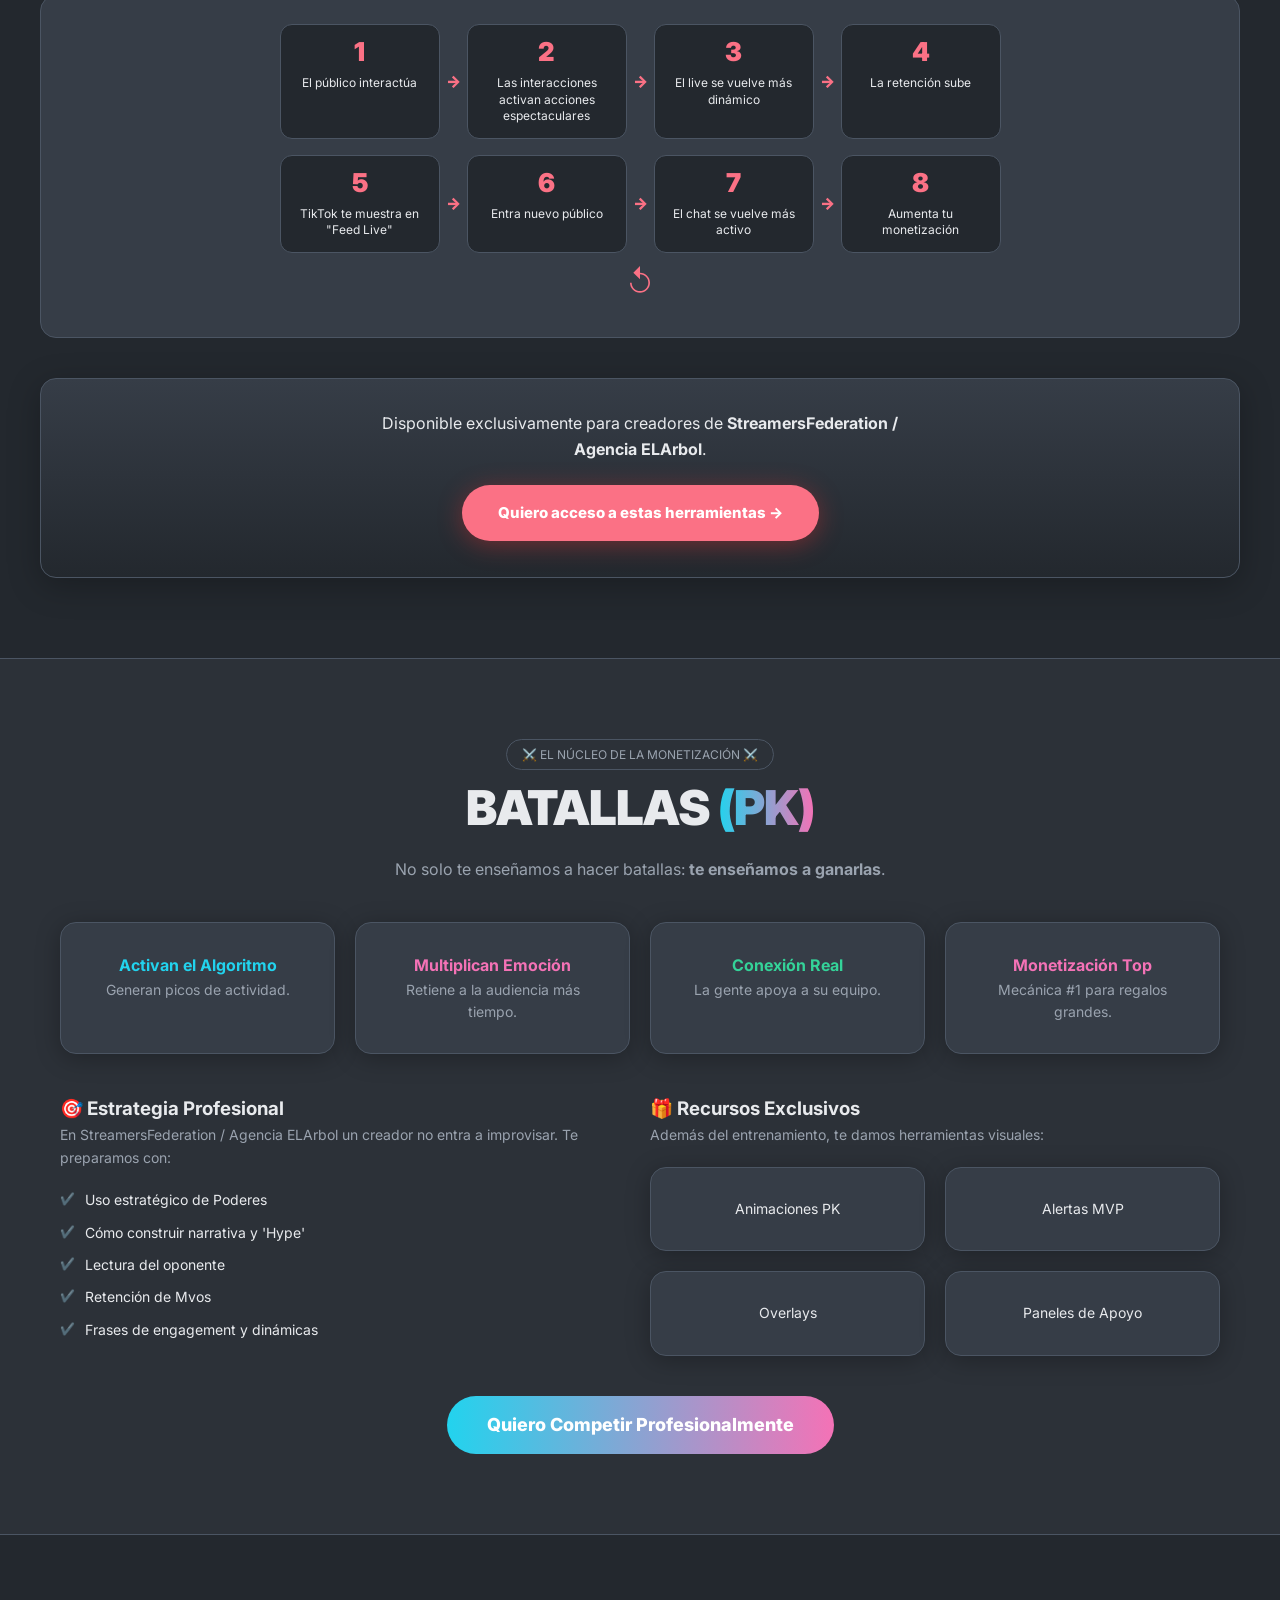
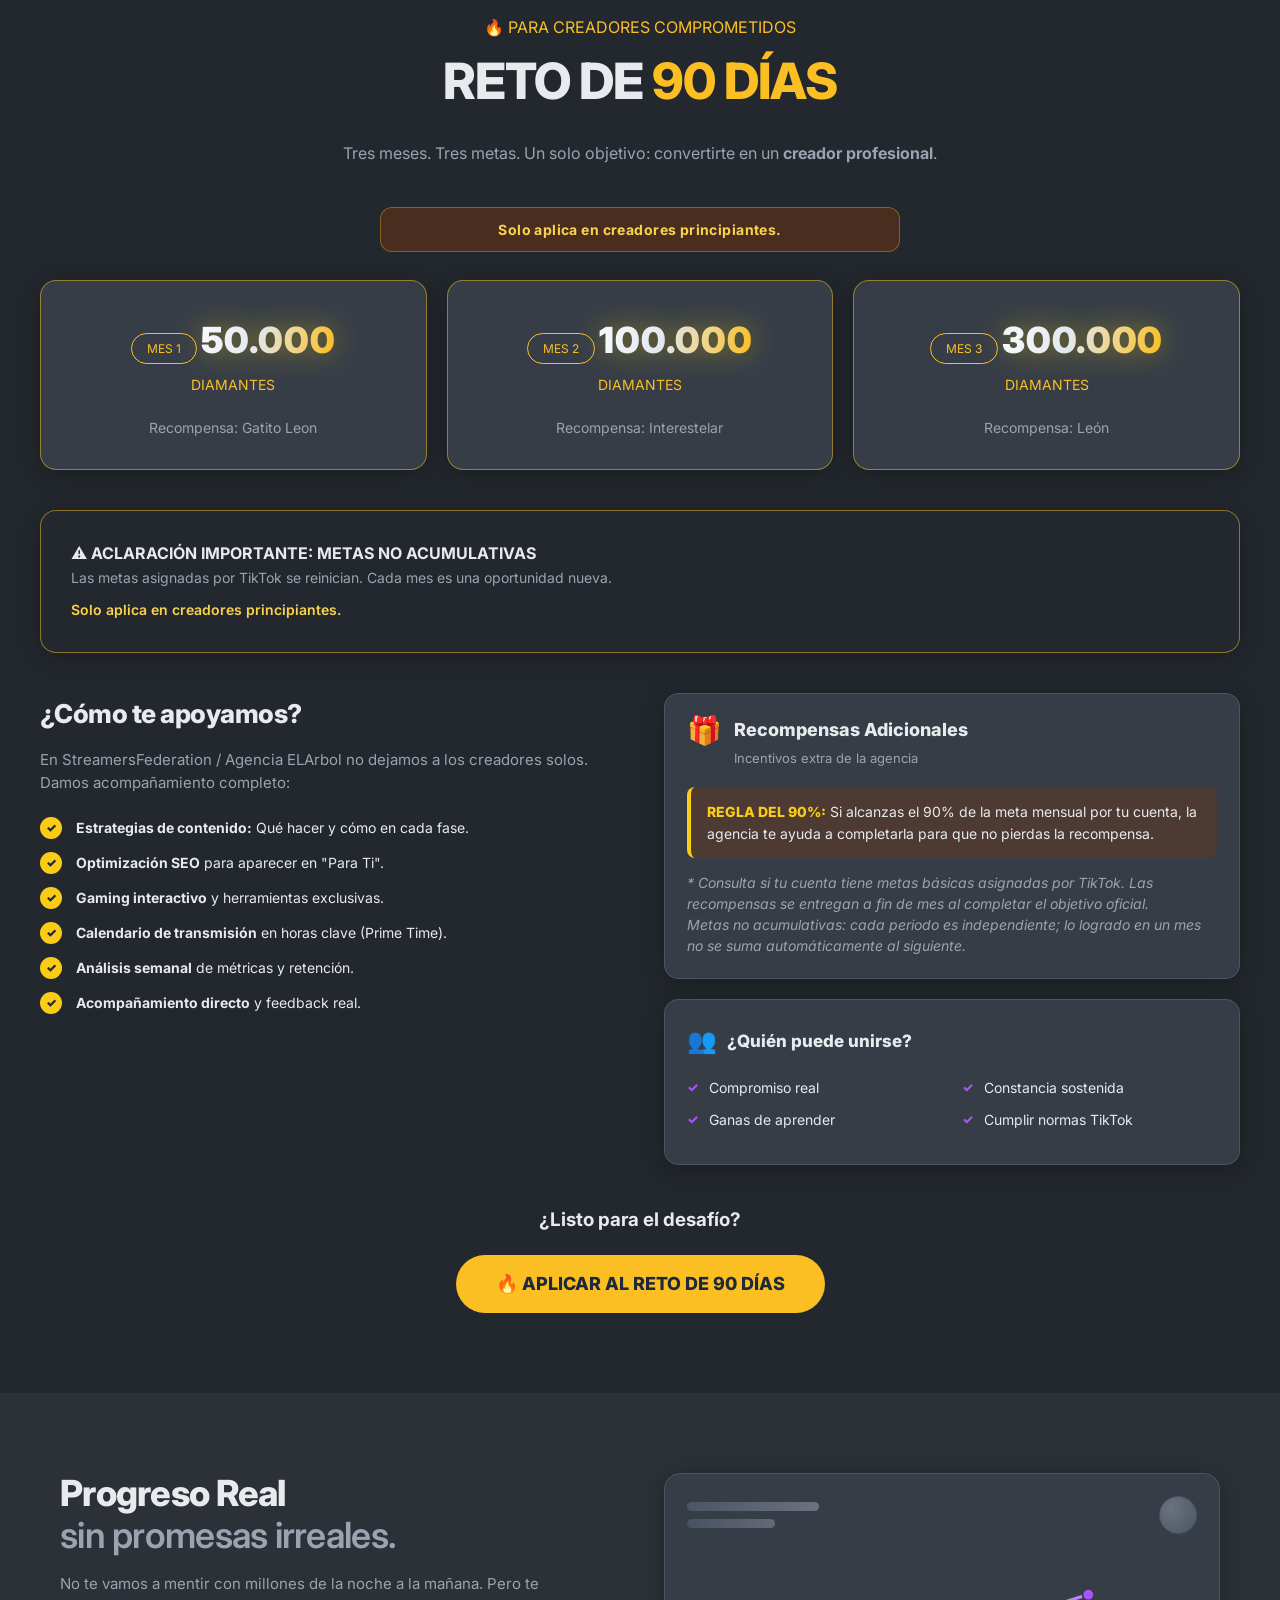
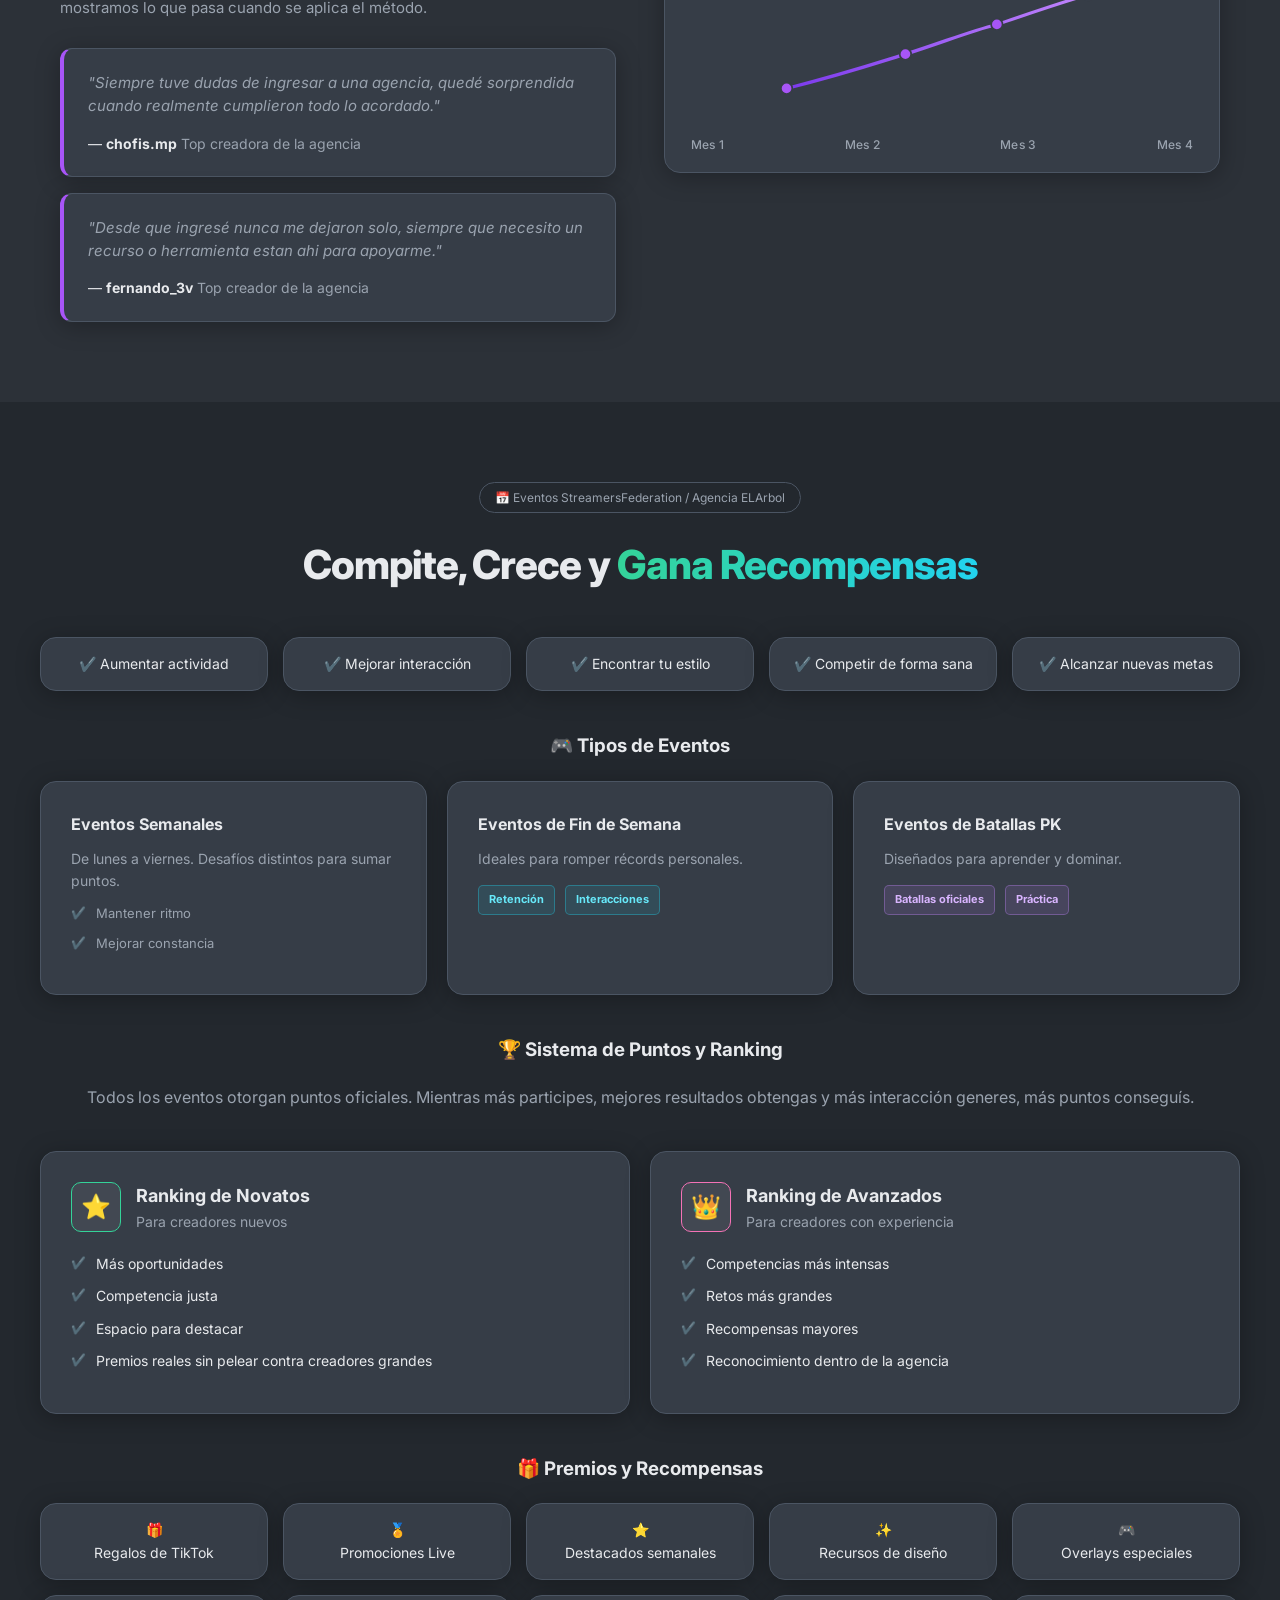
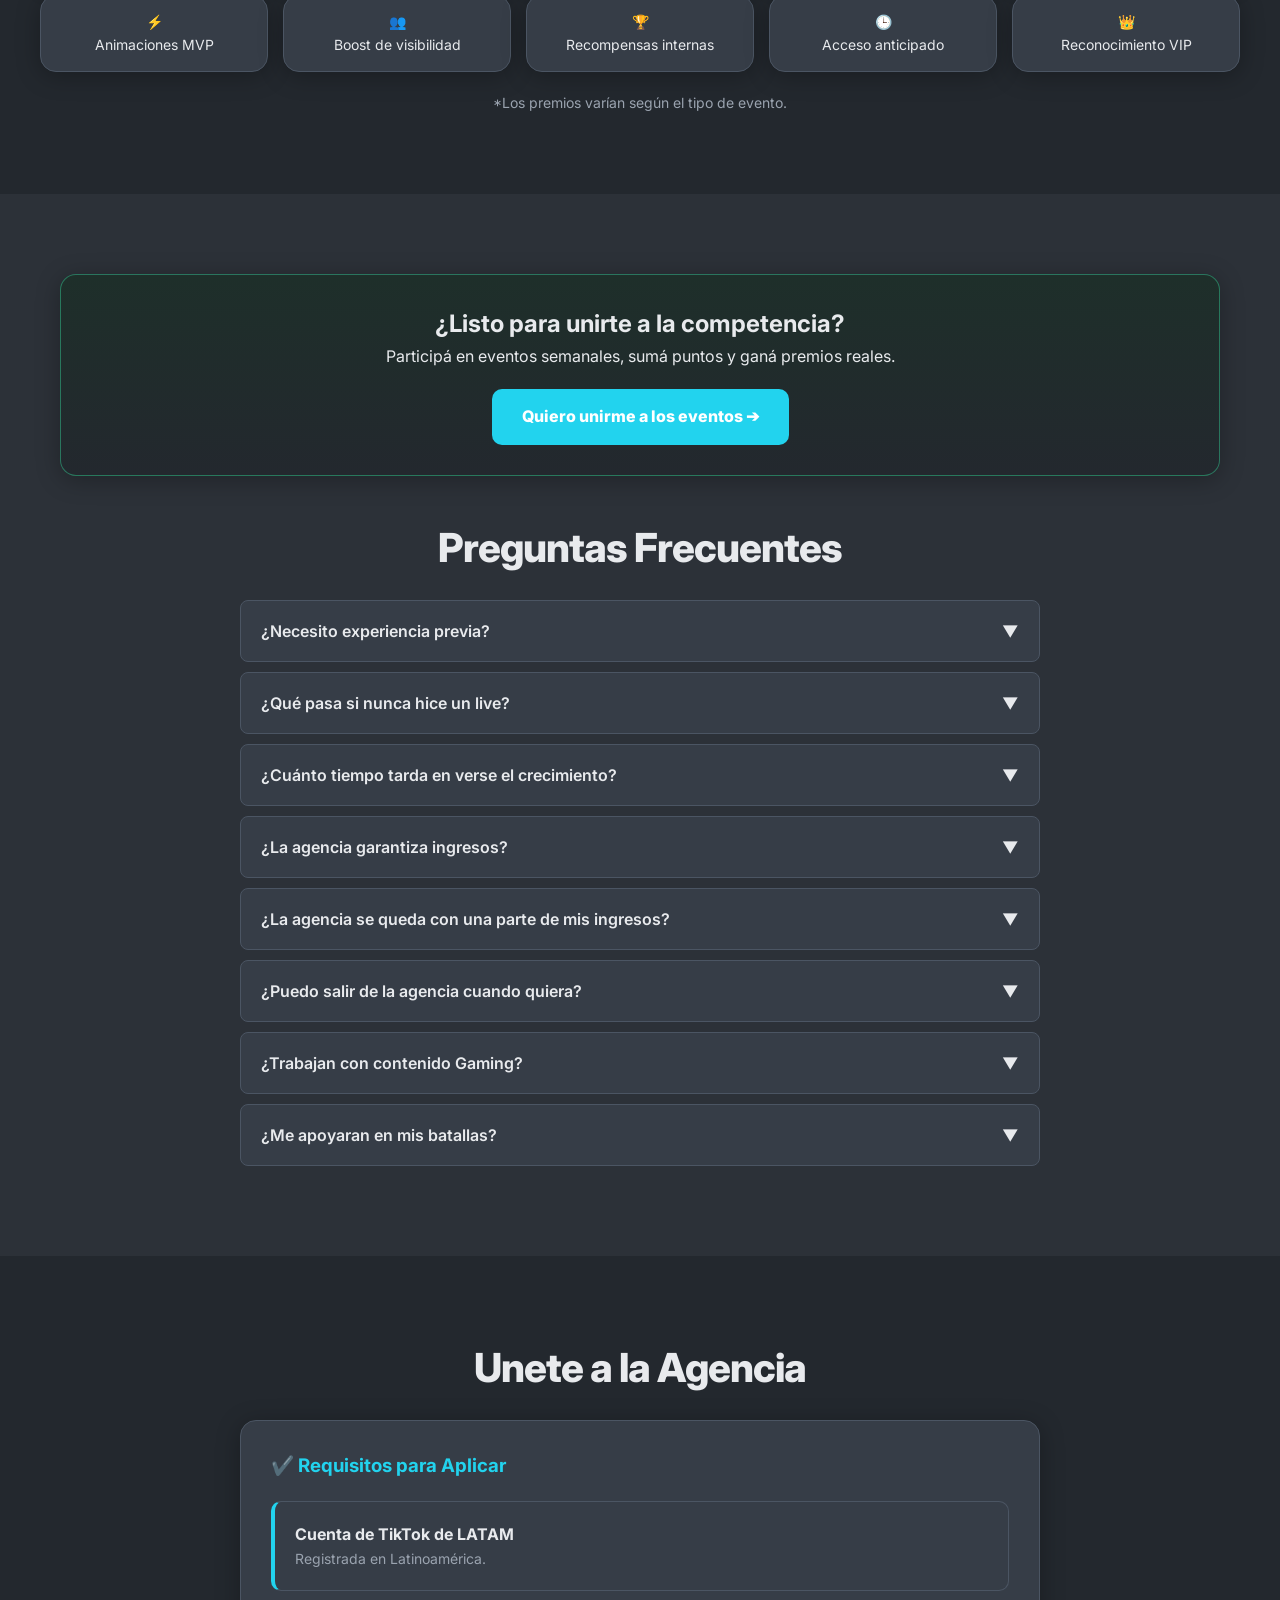
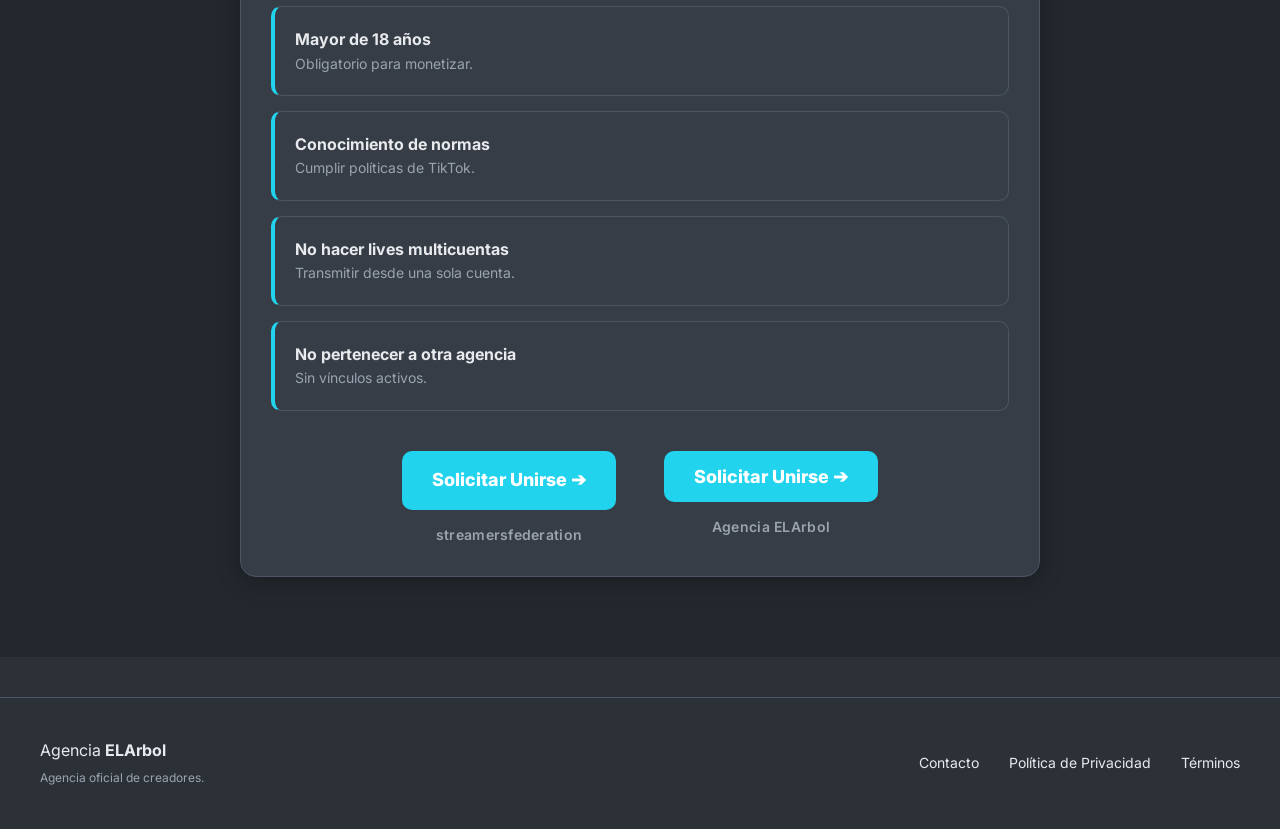
==== commit c408bf04: "Update index.html" ====
--- a/index.html
+++ b/index.html
@@ -20,7 +20,7 @@
         <div class="badge">● TODOS PUEDEN FORMAR PARTE</div>
         <h1>La agencia para creadores<br>que quieren <span class="text-gradient">crecer de verdad.</span></h1>
         <p>Estrategia, constancia y compromiso para creadores de TikTok LIVE. Sin trucos, solo trabajo inteligente y tecnología exclusiva.</p>
-        <button class="btn-green large">Aplicar Ahora</button>
+        <a href="https://www.tiktok.com/tcn/scout_creators?use_spark=1&amp;__live_platform__=webcast&amp;hide_nav_bar=1&amp;web_fit_status_bar=1&amp;agency_scout_source=qr_code_leads&amp;ShareLinkID=7373591056006957829" class="btn-green large btn-anchor" target="_blank" rel="noopener noreferrer">Aplicar Ahora</a>
     </header>
 
     <section class="section-spacing text-center max-w">
@@ -513,7 +513,7 @@
             <div class="req-item"><div><h4>No pertenecer a otra agencia</h4><p class="small-text text-muted">Sin vínculos activos.</p></div></div>
             <div class="unite-cta-row mt-40">
                 <div class="unite-cta-item">
-                    <button type="button" class="btn-cyan large">Solicitar Unirse ➔</button>
+                    <a href="https://www.tiktok.com/tcn/scout_creators?use_spark=1&amp;__live_platform__=webcast&amp;hide_nav_bar=1&amp;web_fit_status_bar=1&amp;agency_scout_source=qr_code_leads&amp;ShareLinkID=7373591056006957829" class="btn-cyan large btn-anchor" target="_blank" rel="noopener noreferrer">Solicitar Unirse ➔</a>
                     <p class="unite-cta-label">streamersfederation</p>
                 </div>
                 <div class="unite-cta-item">
@@ -533,4 +533,4 @@
 
     <script src="script.js"></script>
 </body>
-</html>+</html>
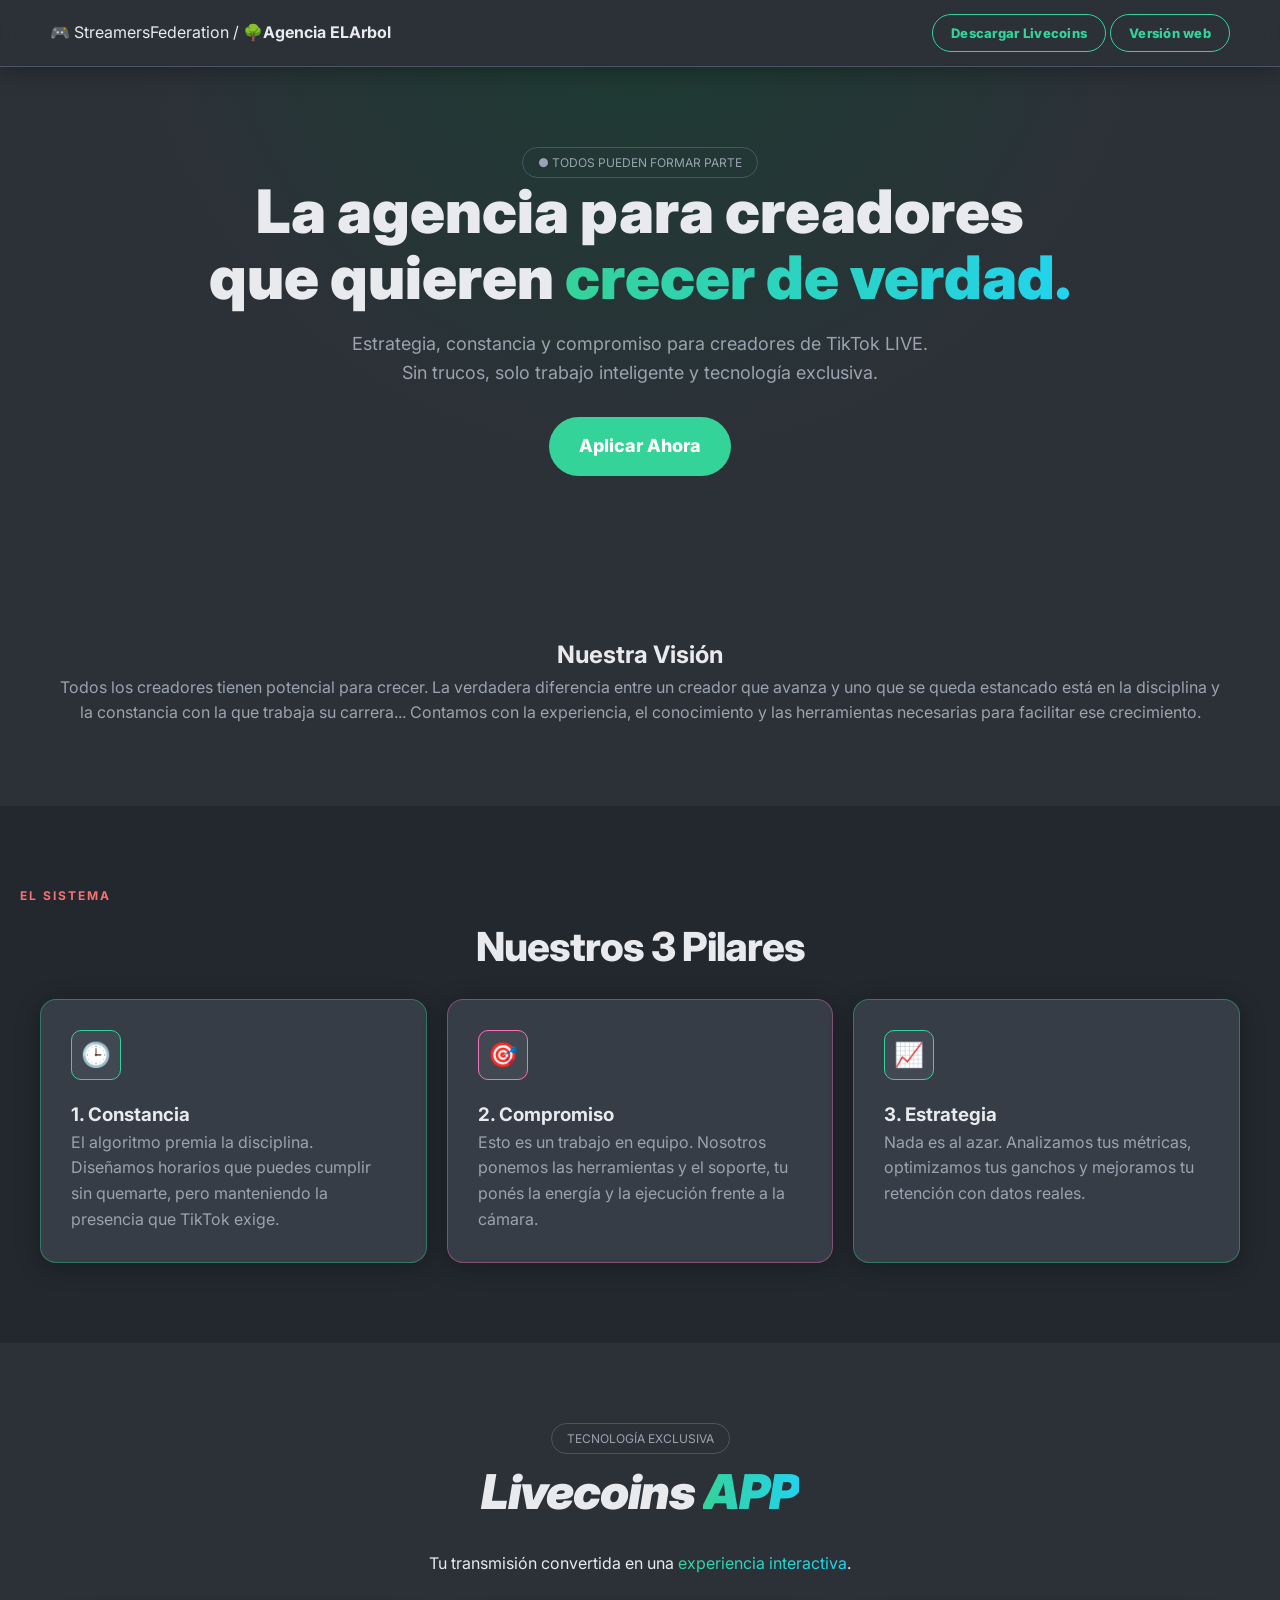
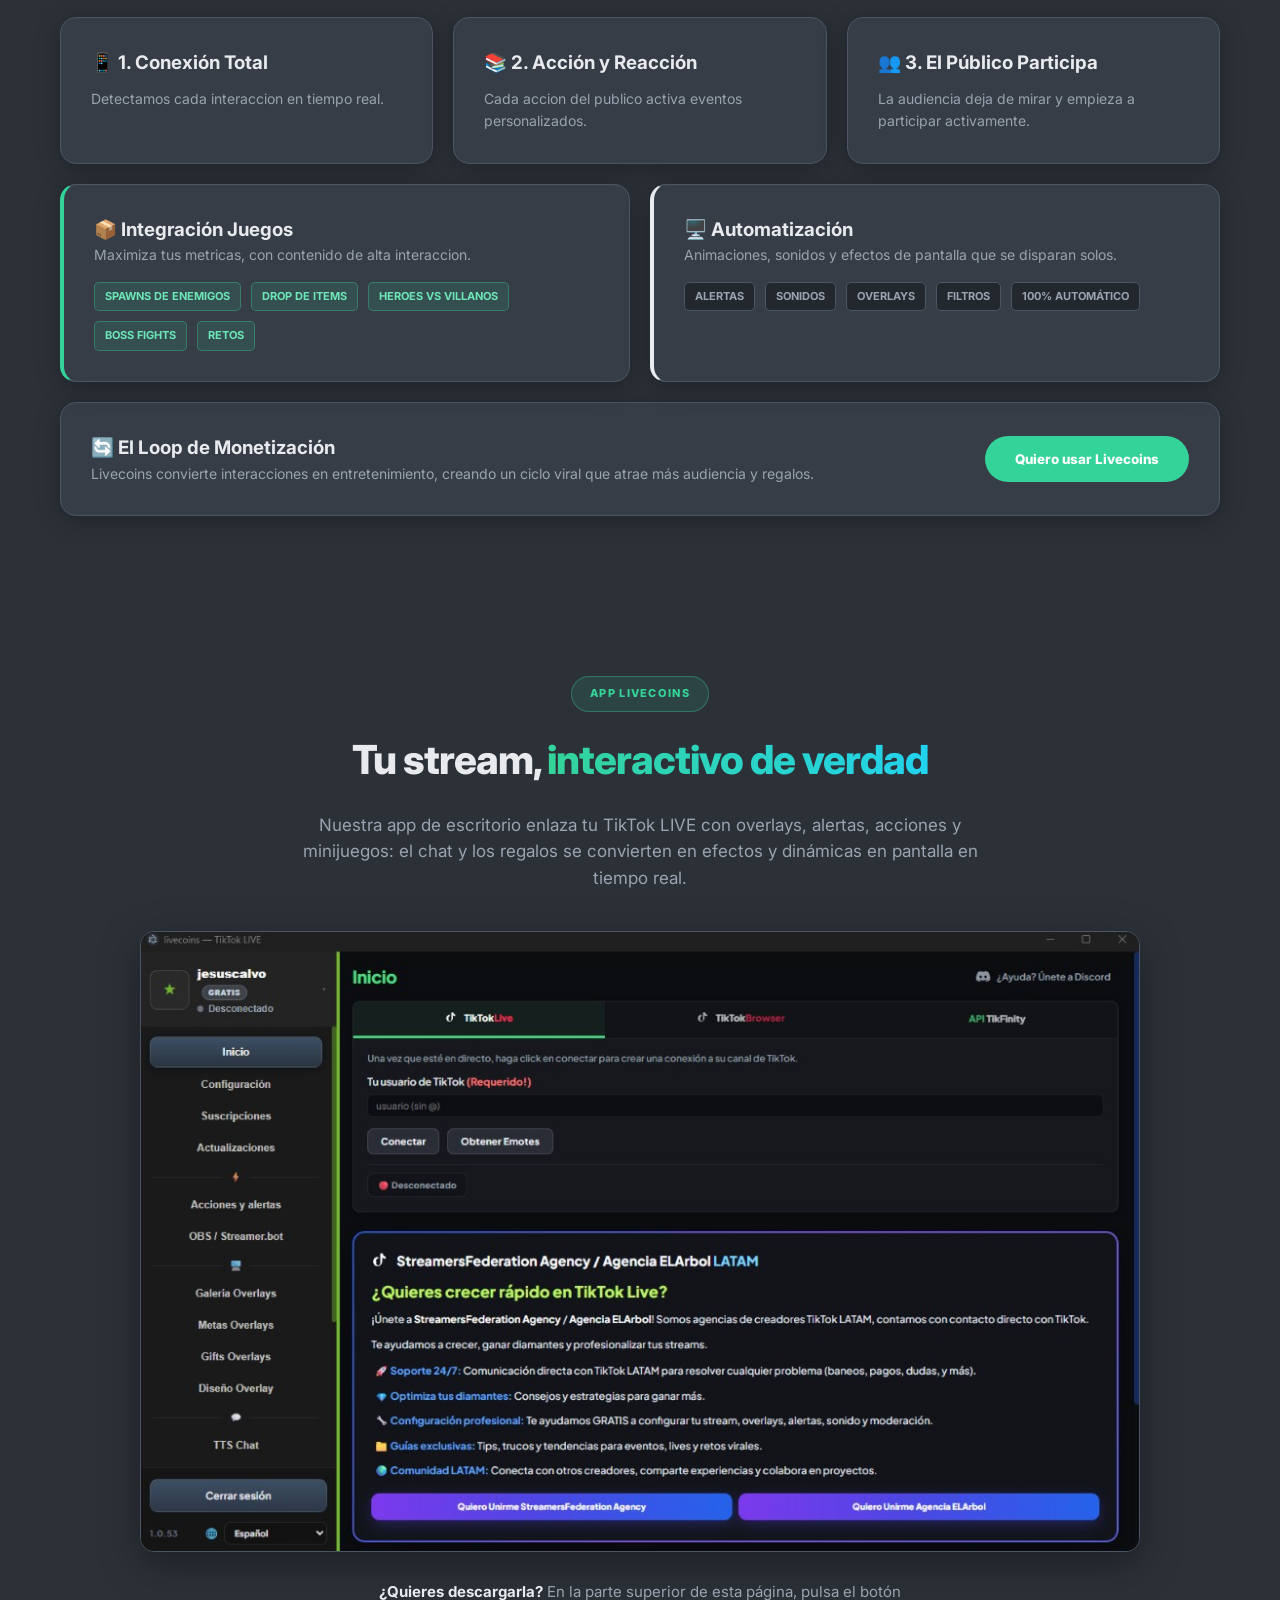
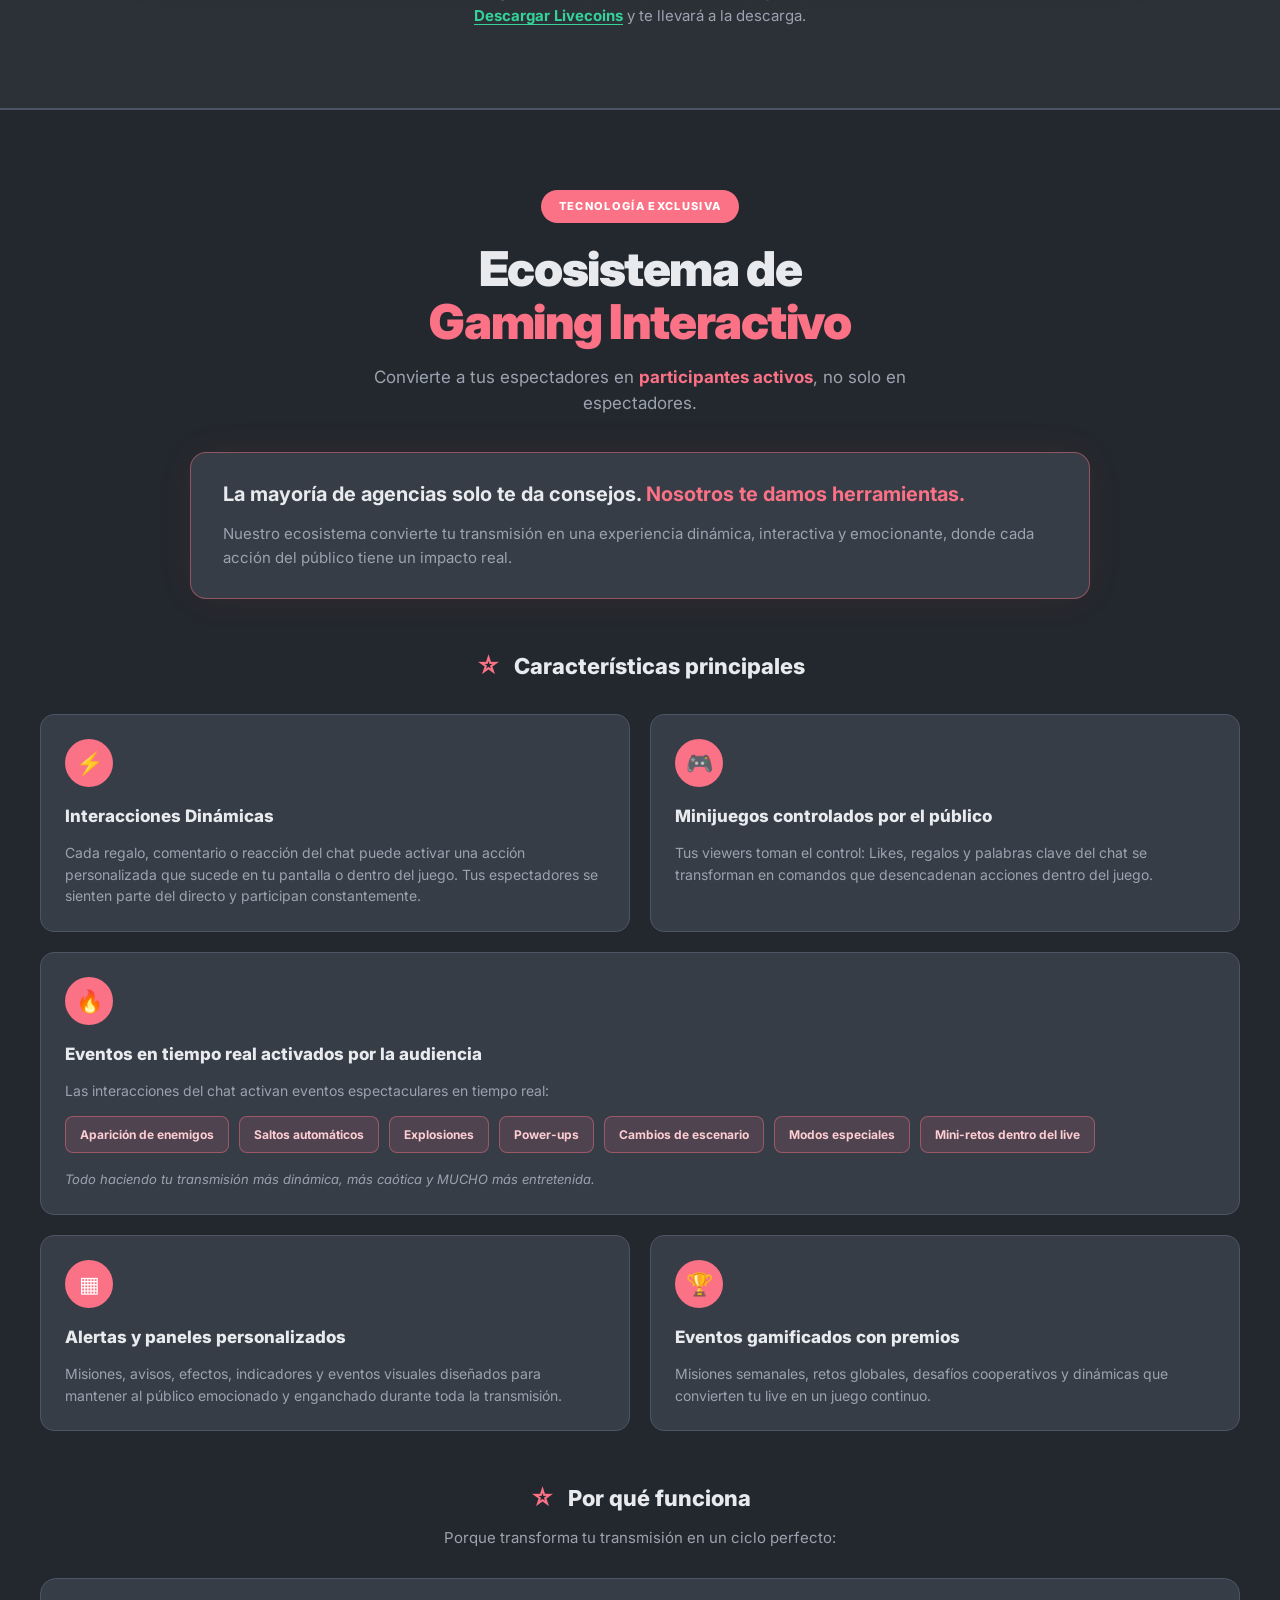
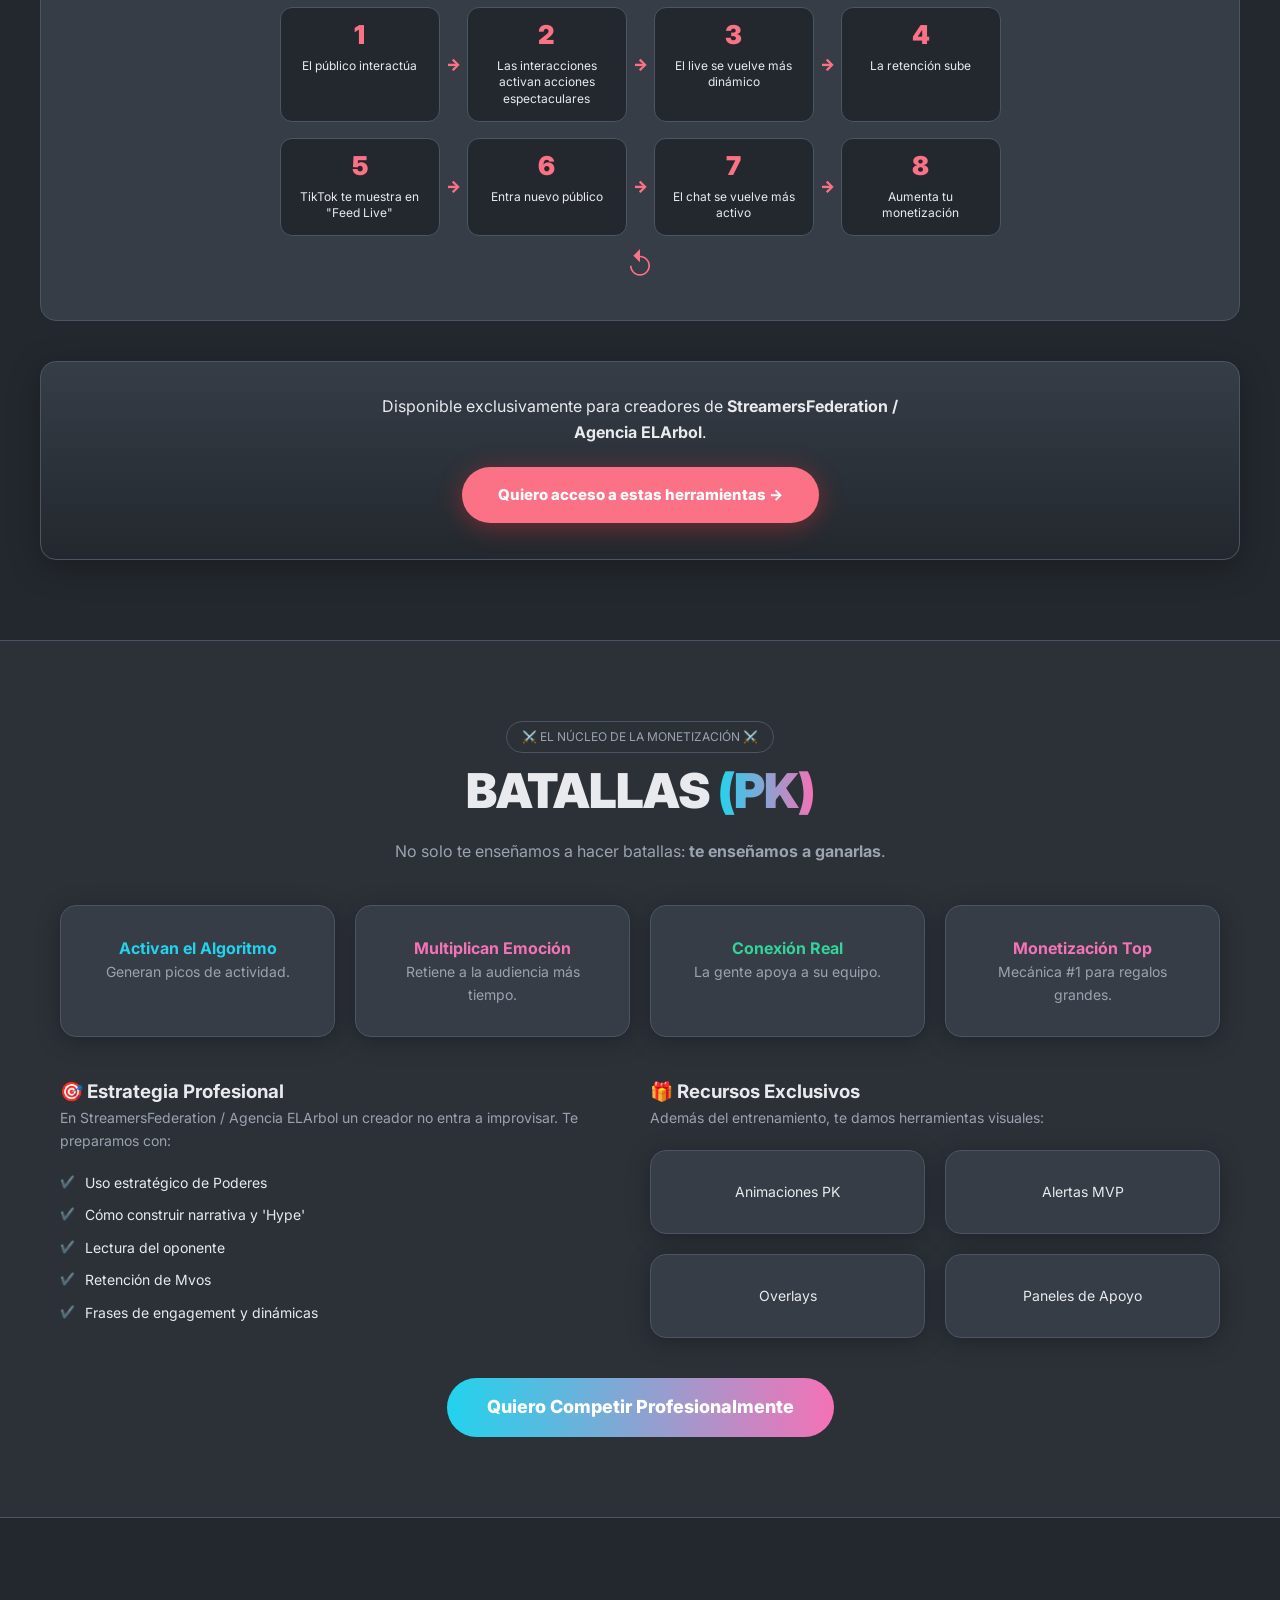
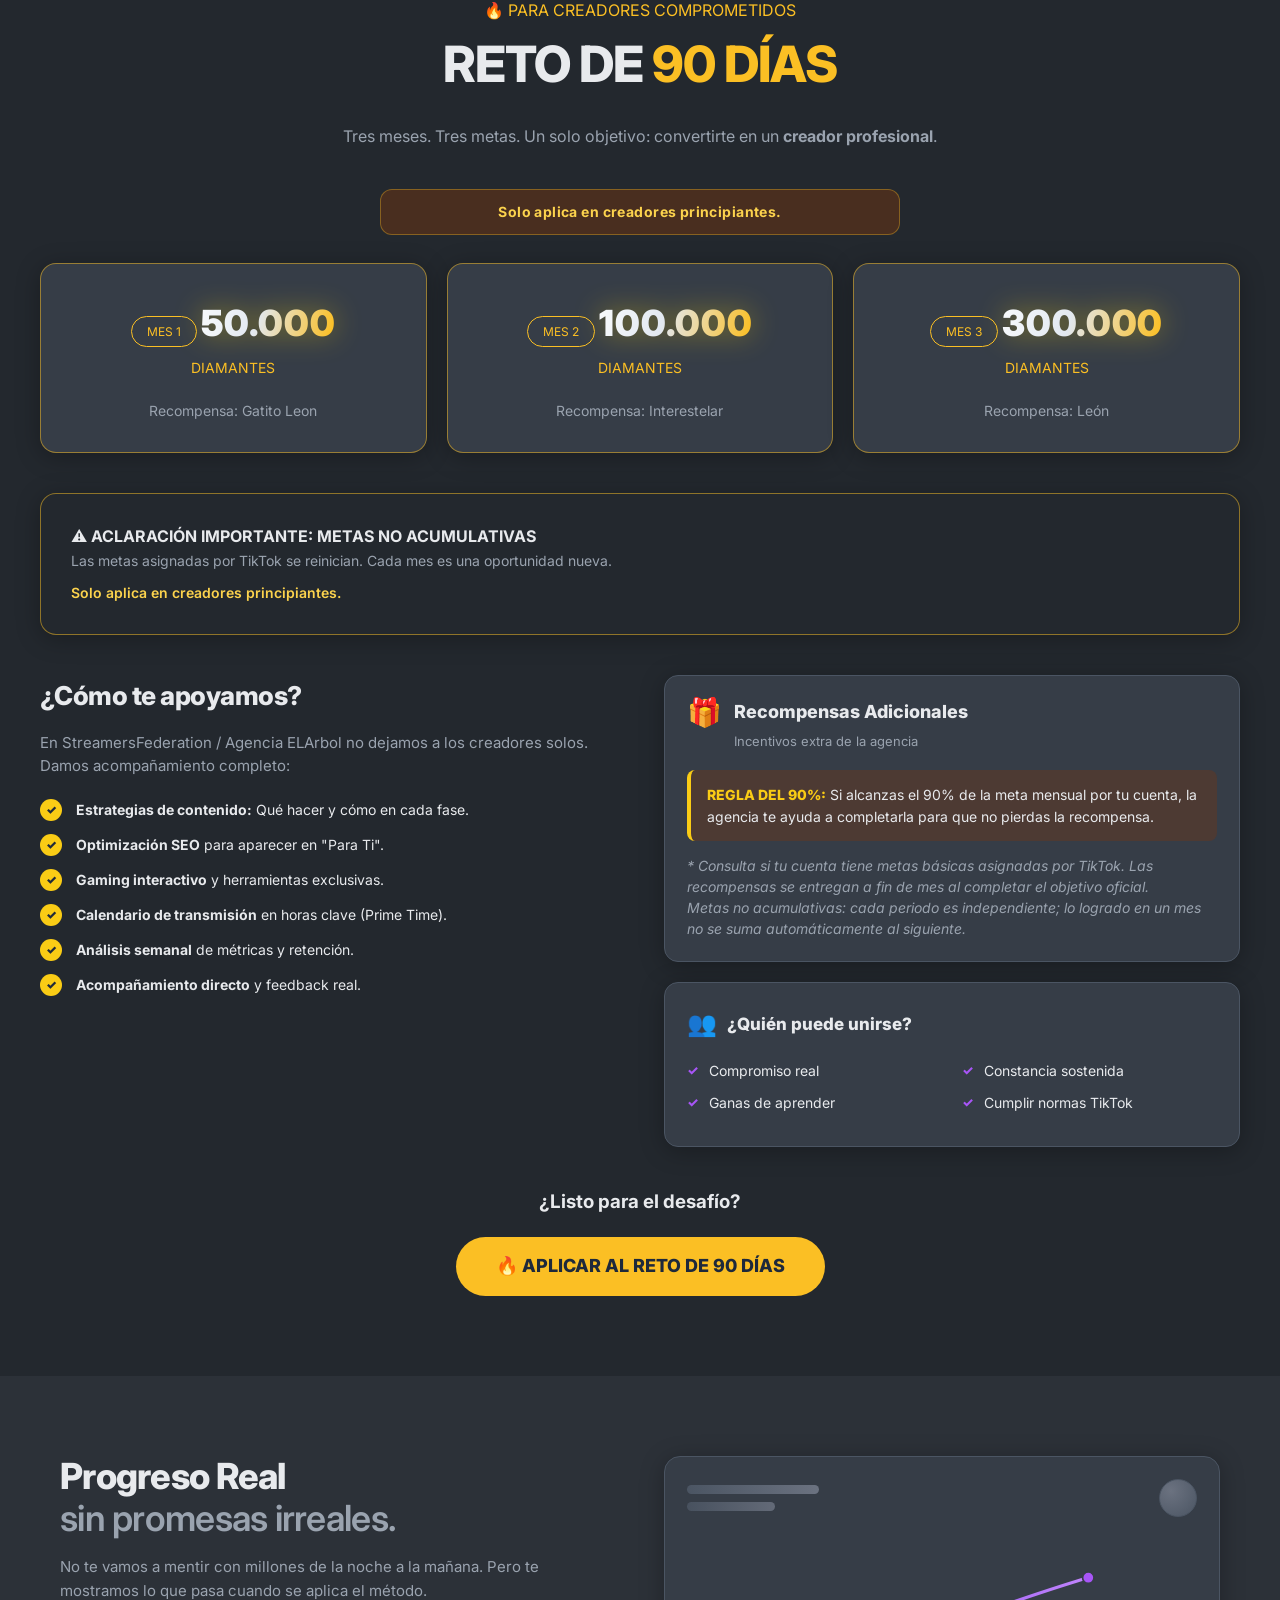
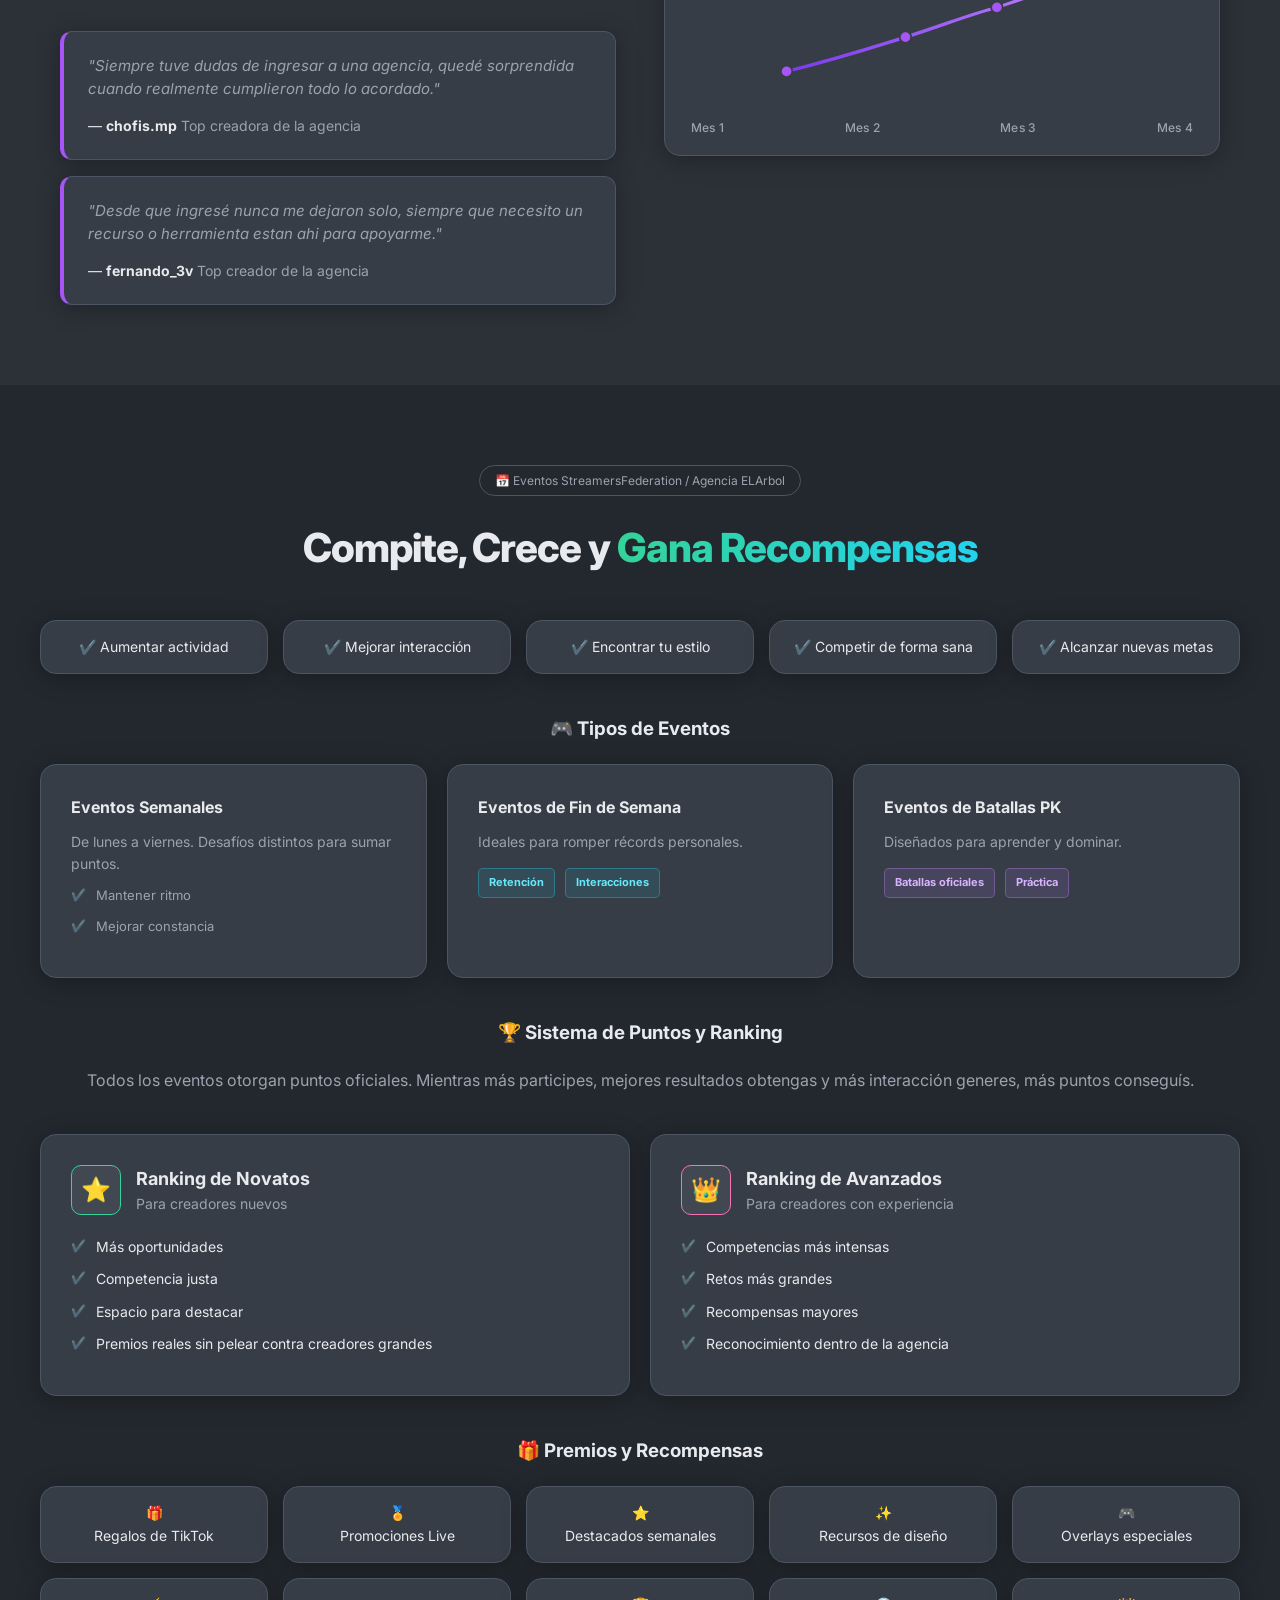
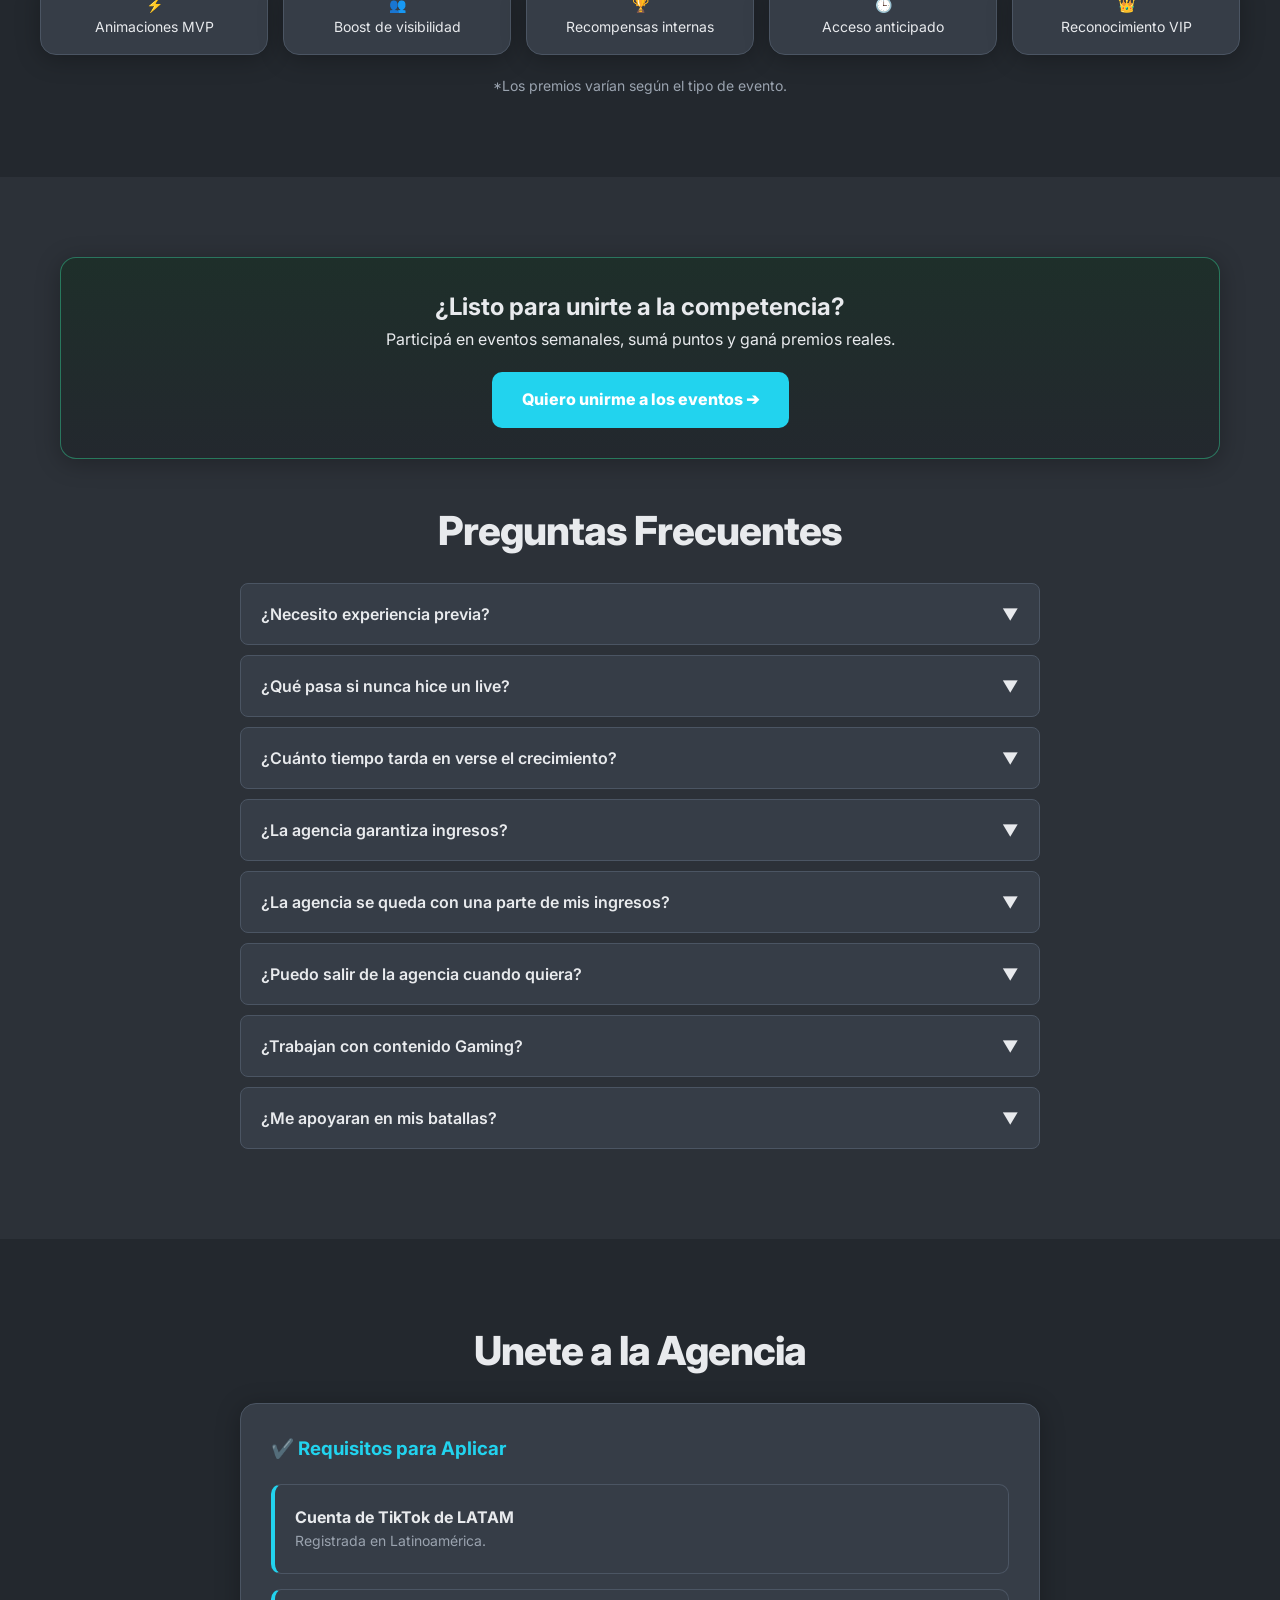
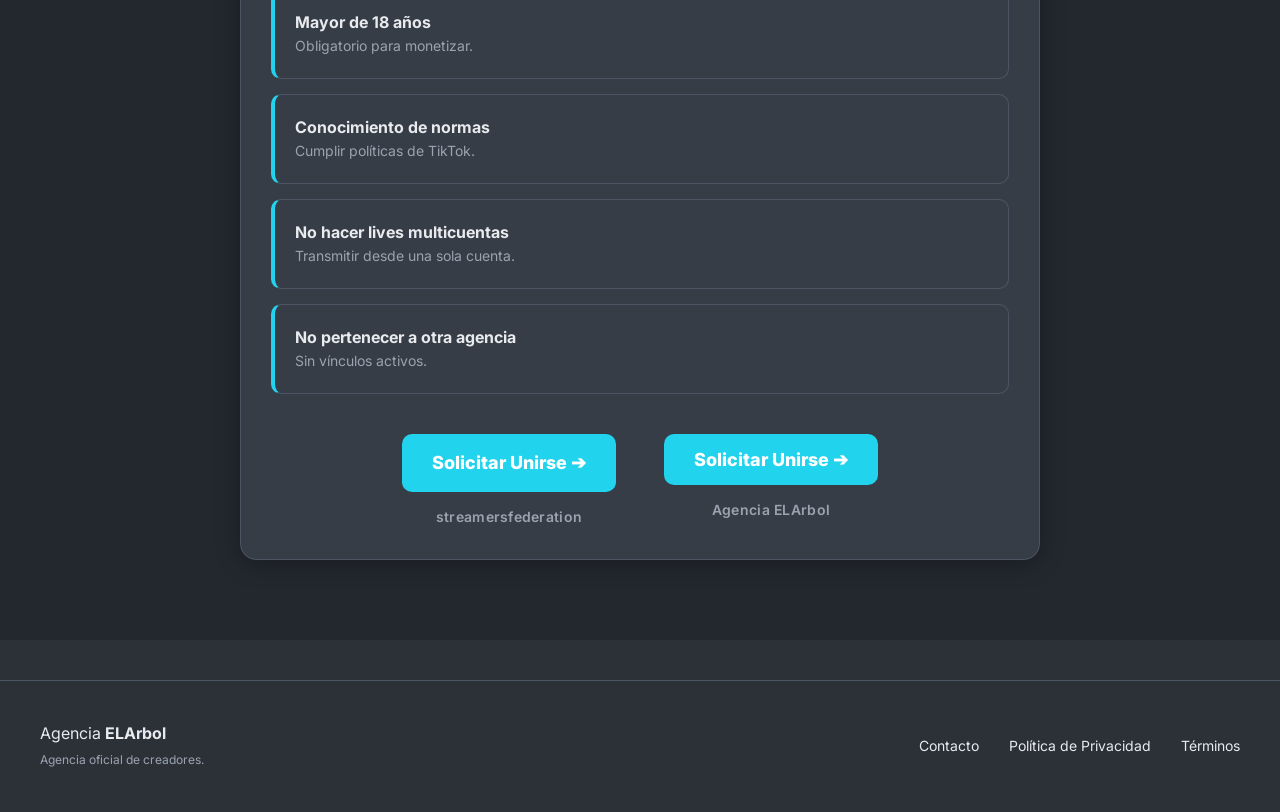
==== commit e95abe6d: "Update index.html" ====
--- a/index.html
+++ b/index.html
@@ -13,7 +13,10 @@
         <div class="logo">
             <span class="icon">🎮</span> StreamersFederation /  <strong>🌳Agencia ELArbol</strong>
         </div>
-        <a href="interactive.html#descarga" class="nav-livecoins" id="descargar-livecoins">Descargar Livecoins</a>
+        <div class="navbar-livecoins-actions">
+            <a href="interactive.html#descarga" class="nav-livecoins" id="descargar-livecoins">Descargar Livecoins</a>
+            <a href="https://livecoins.net" class="nav-livecoins nav-livecoins--web" target="_blank" rel="noopener noreferrer">Versión web</a>
+        </div>
     </nav>
 
     <header class="hero section-spacing">
